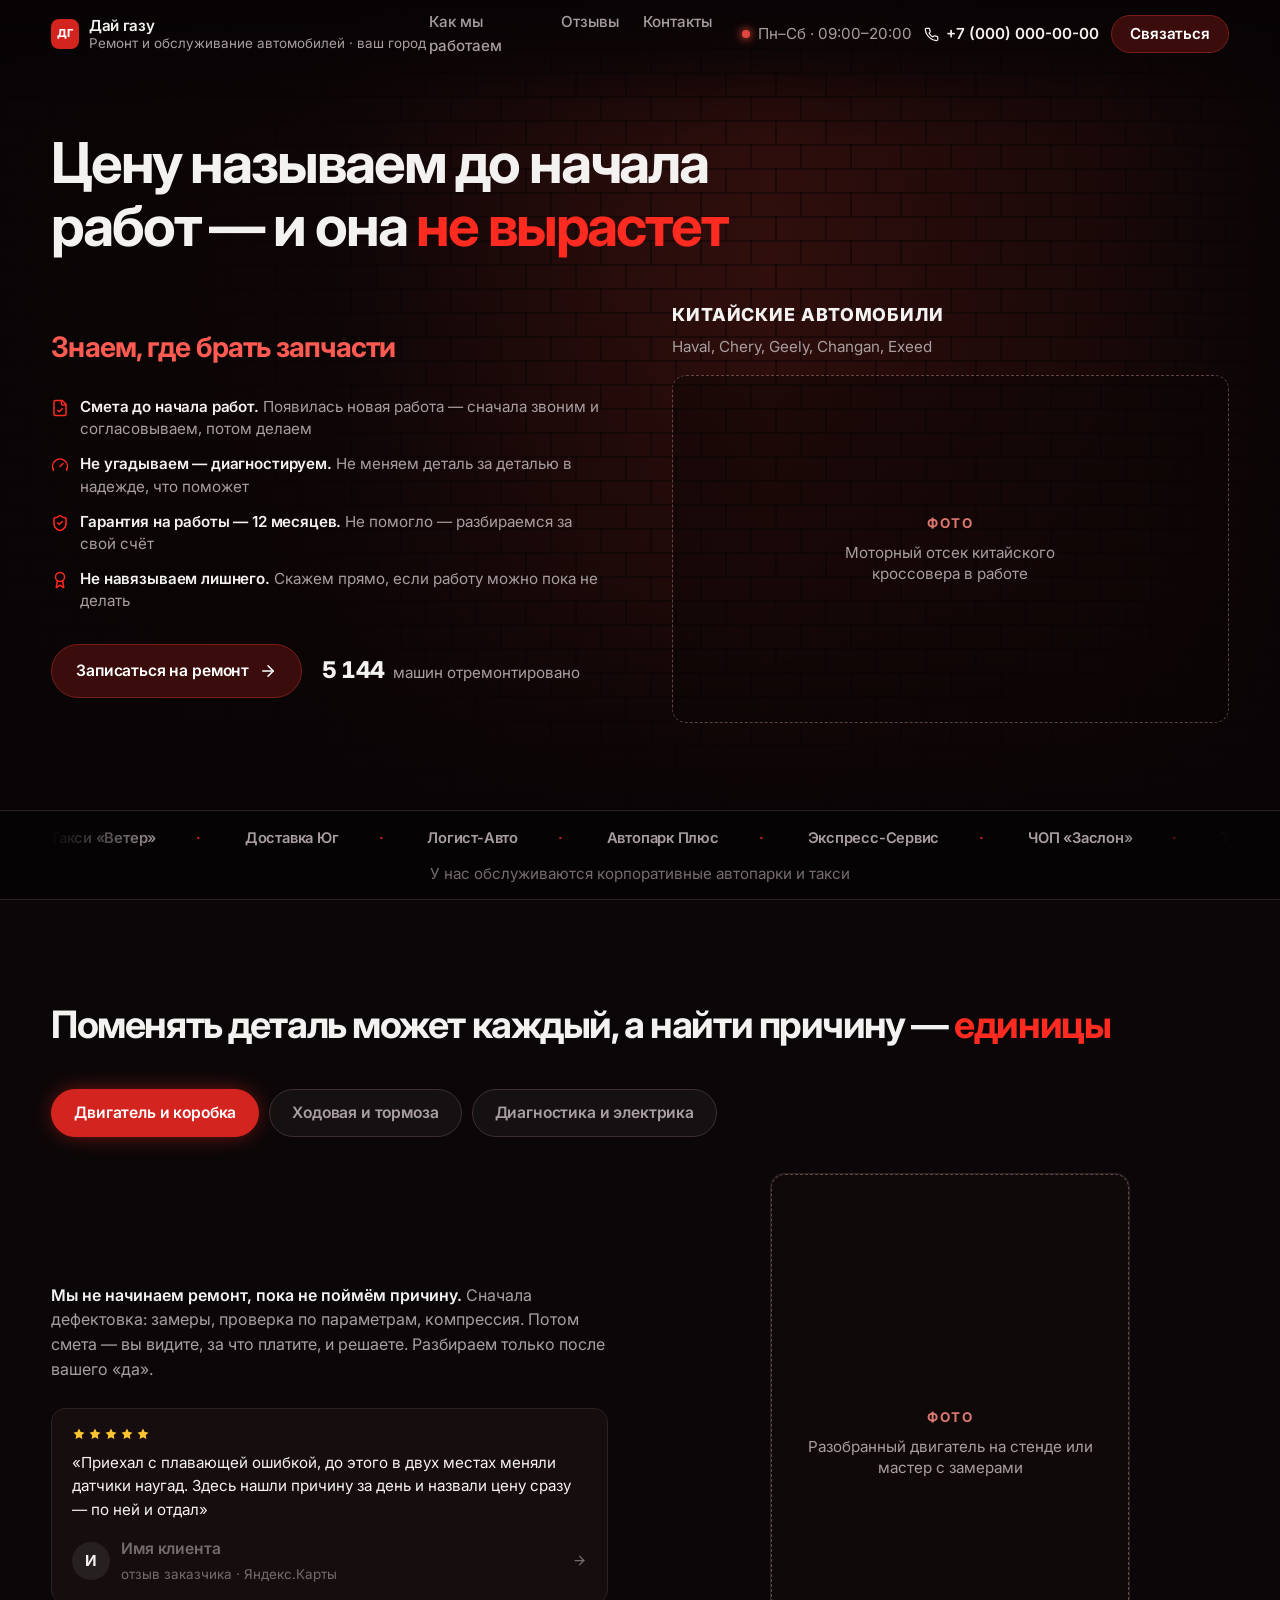
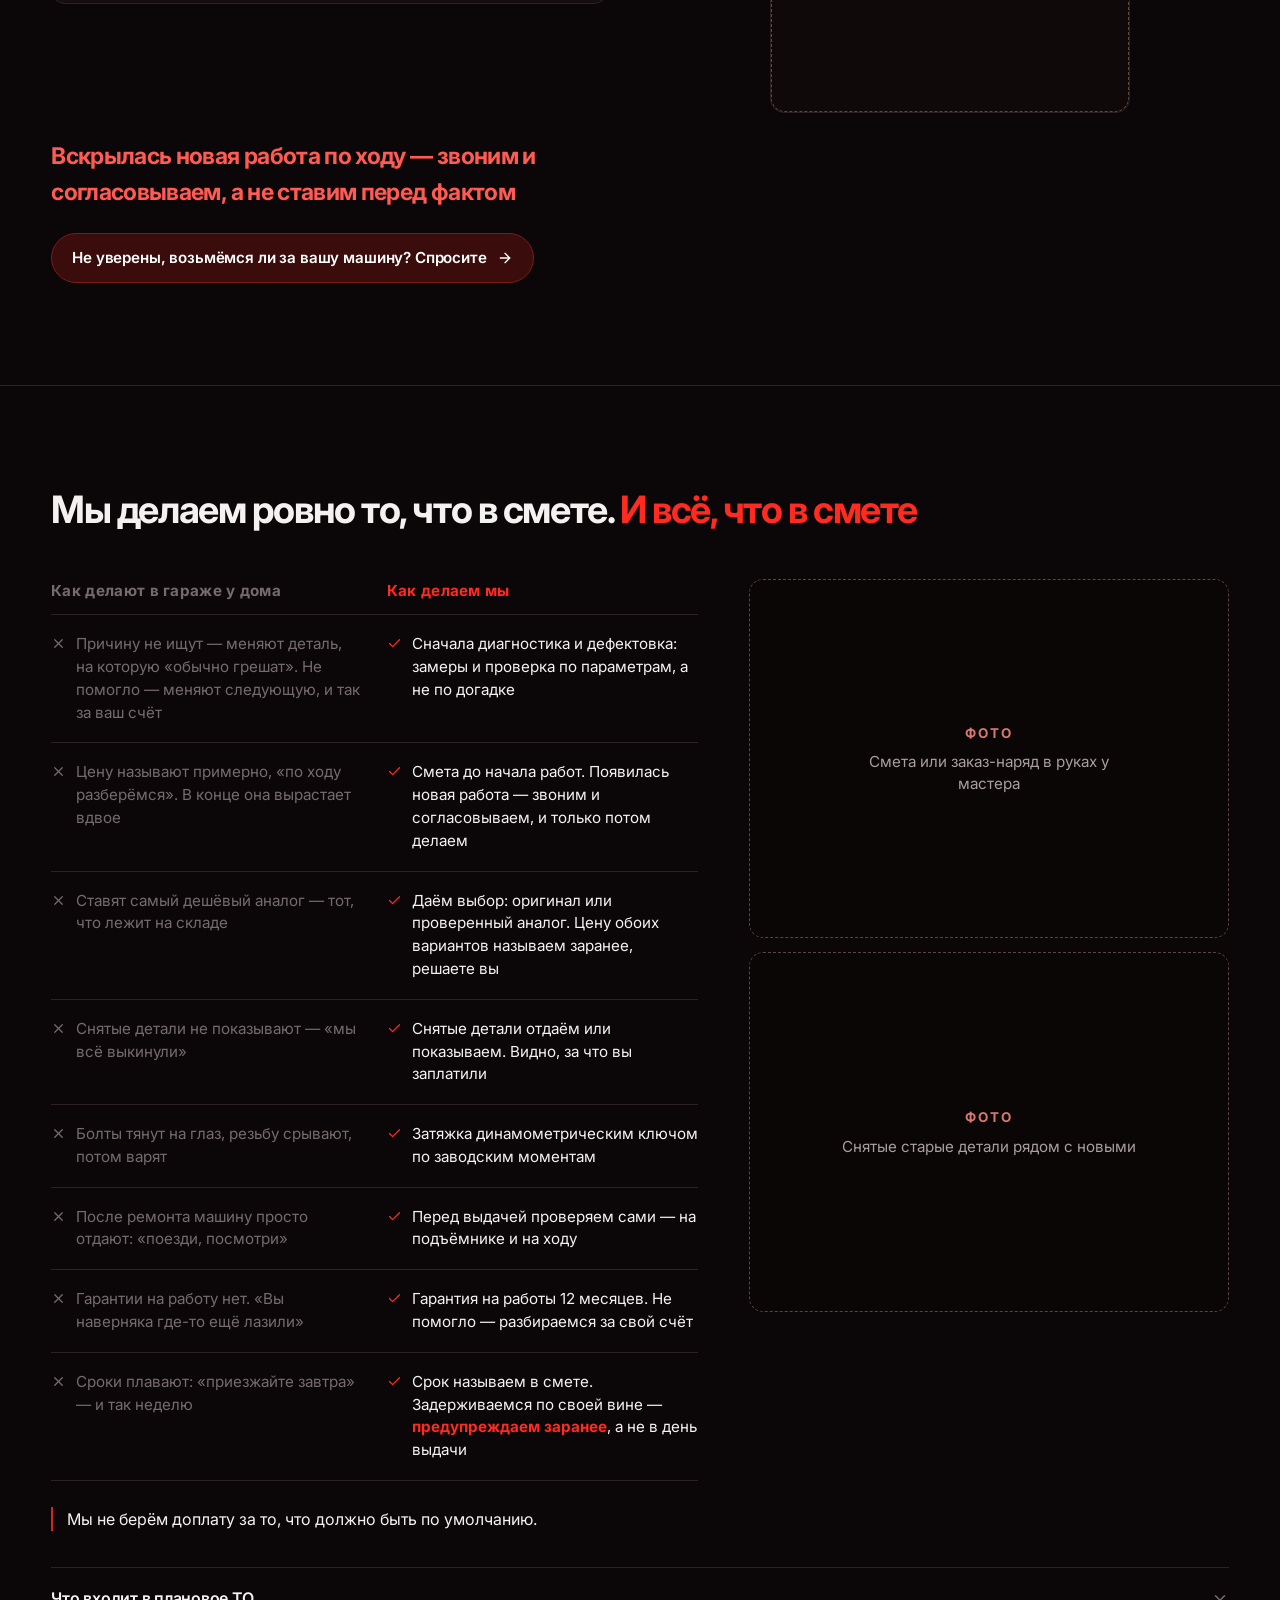
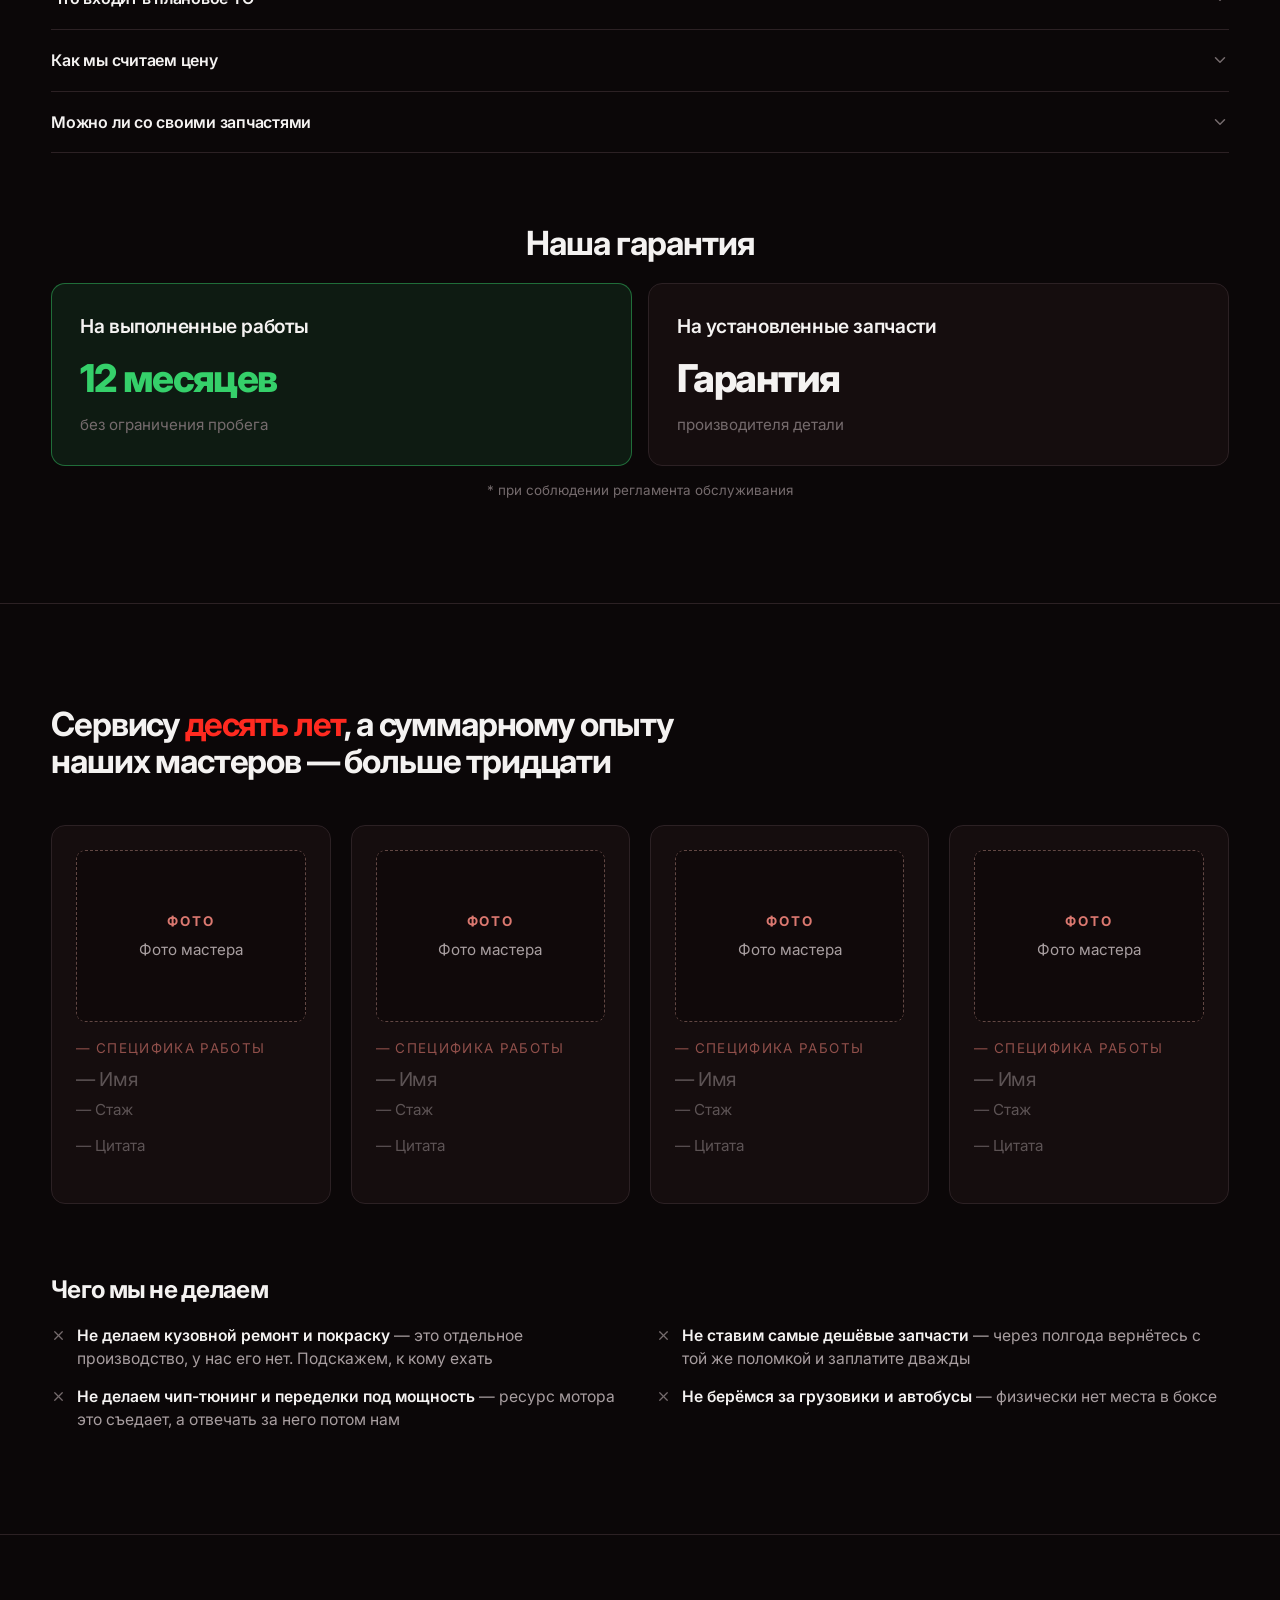
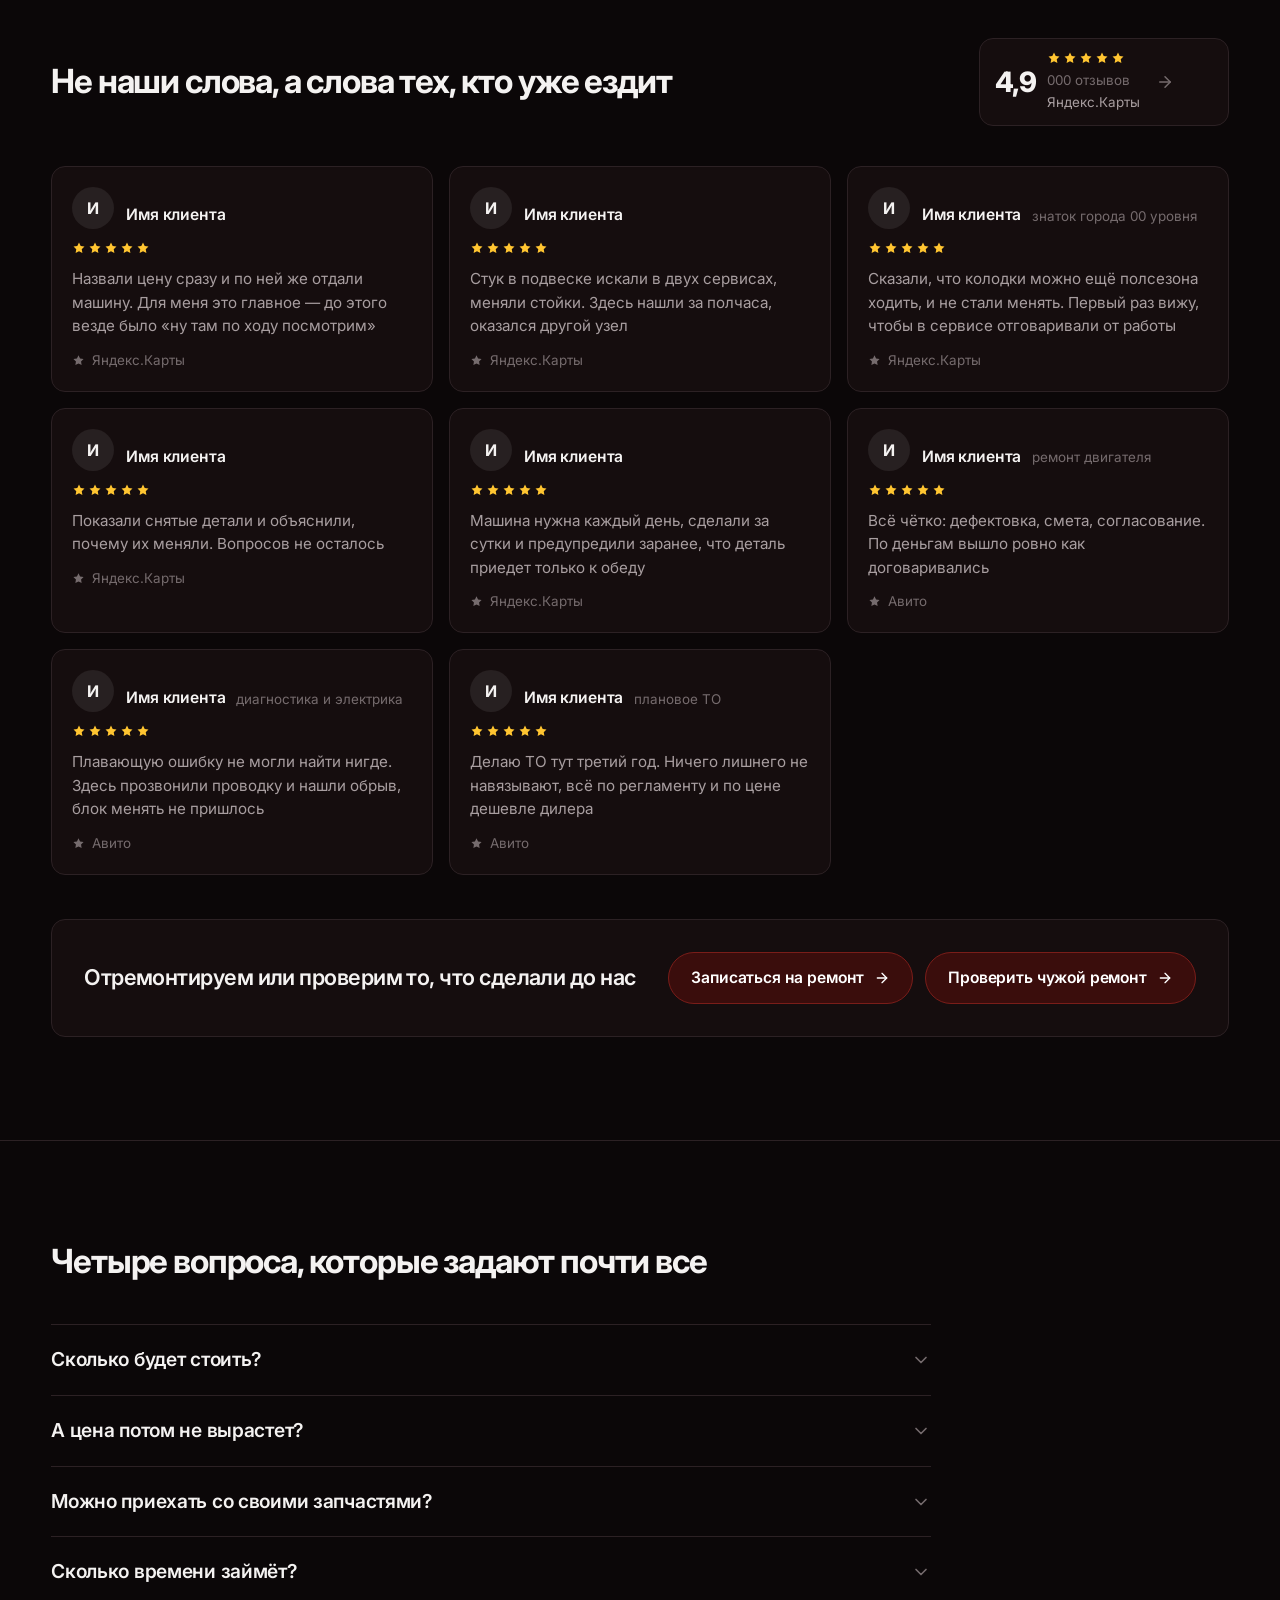
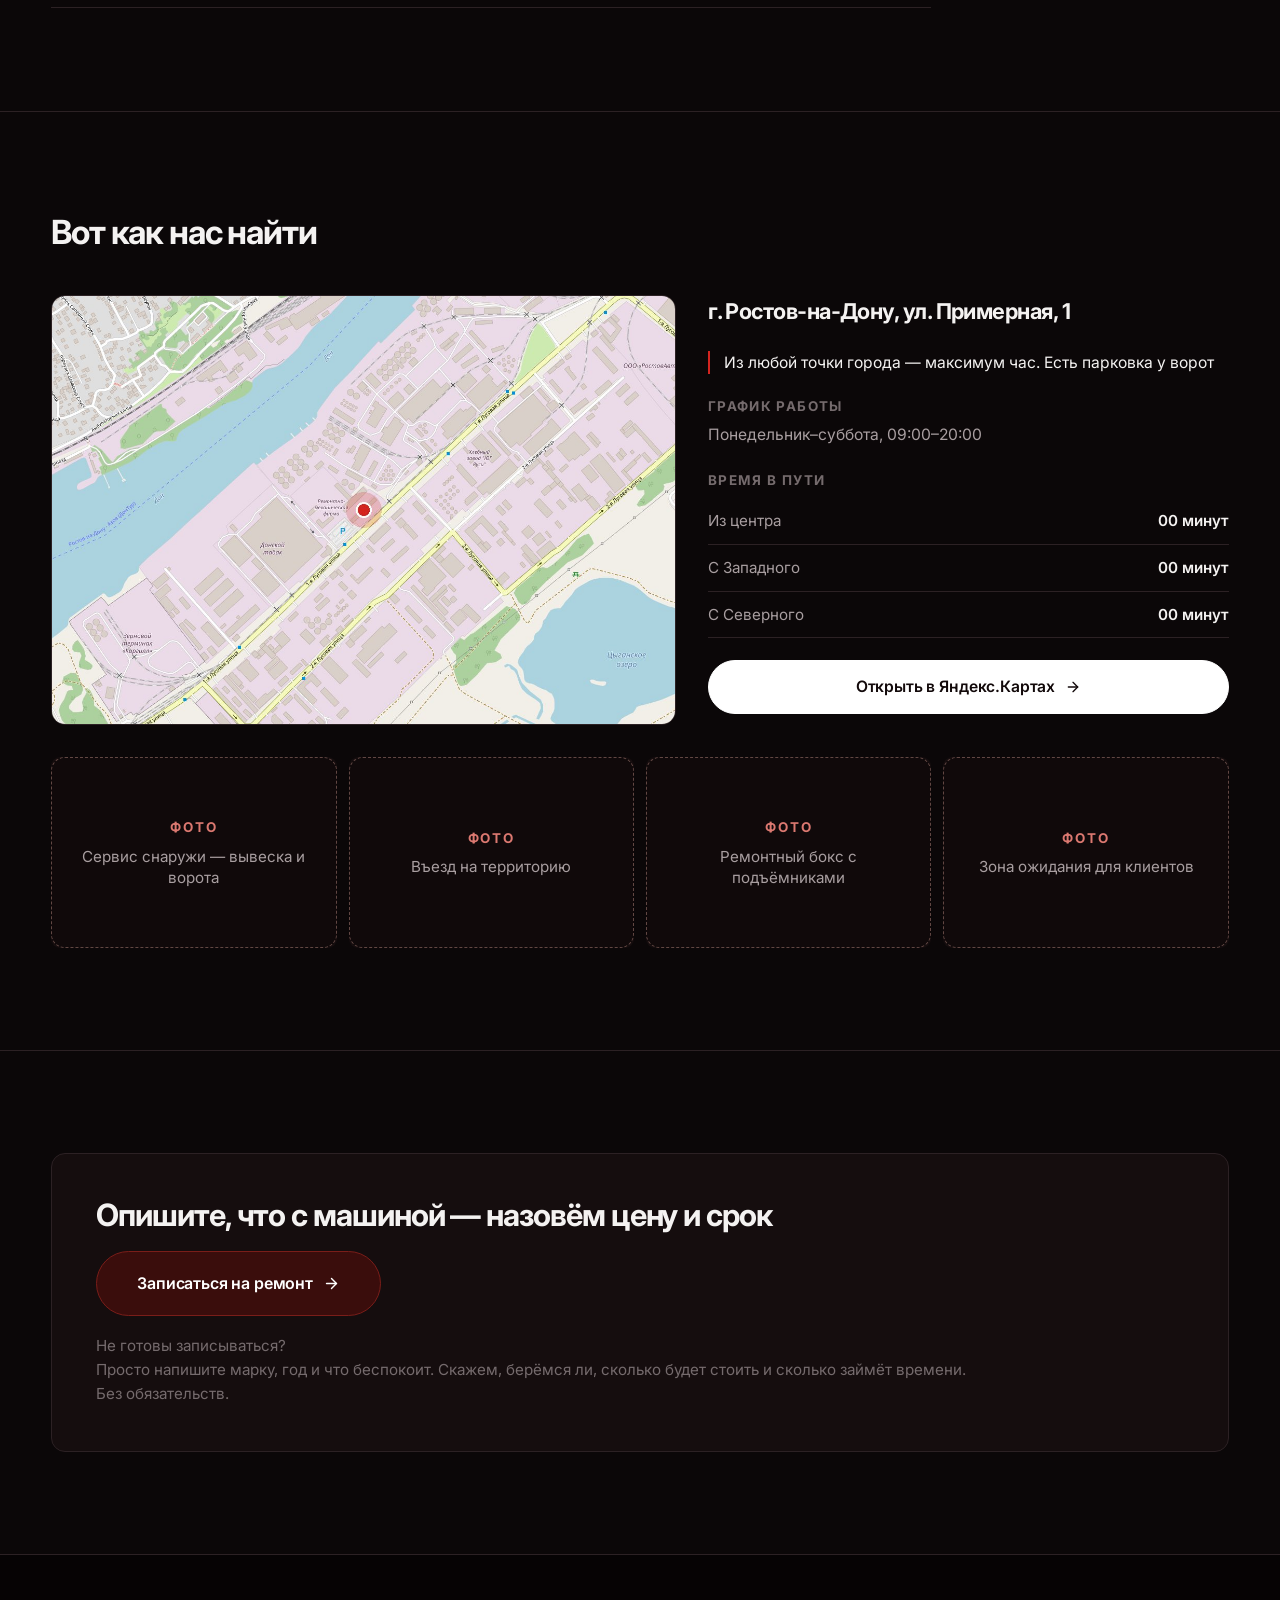
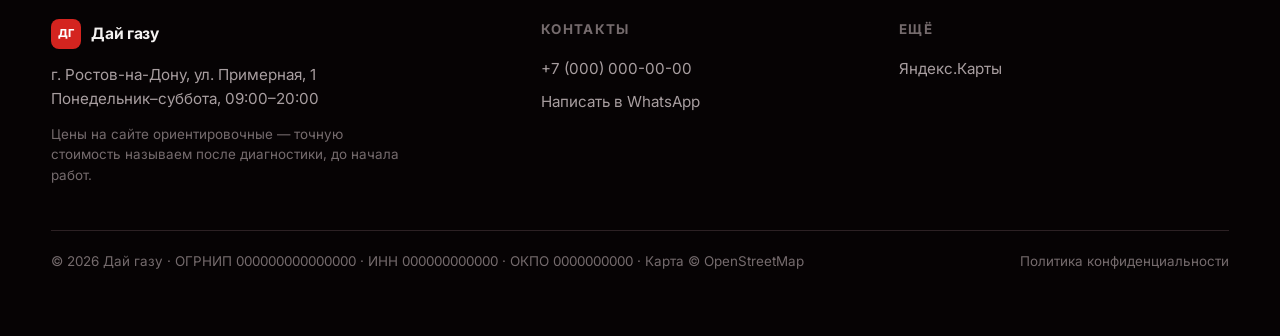
==== shablon-day-gazu/site/index.html @ addaffa5 "shablon-day-gazu: новый шаблон «Дай газу» на основе шаблона автосервиса Копия Shablon_Avtoservice с " ====
<!DOCTYPE html>
<html lang="ru">
<head>
  <meta charset="UTF-8">
  <meta name="viewport" content="width=device-width, initial-scale=1">
  <meta http-equiv="Cache-Control" content="no-cache, no-store, must-revalidate">

  <title>Ремонт и обслуживание автомобилей — Дай газу</title>
  <meta name="description" content="Цену ремонта называем до начала работ, и в конце она не вырастет. Сначала диагностика и дефектовка, потом смета. Гарантия на работы 12 месяцев.">

  <link rel="preconnect" href="https://fonts.googleapis.com">
  <link rel="preconnect" href="https://fonts.gstatic.com" crossorigin>
  <link rel="stylesheet" href="https://fonts.googleapis.com/css2?family=Inter:wght@400;600;800&display=swap">

  <link rel="stylesheet" href="theme.css?v=1789542797">
  <link rel="stylesheet" href="base.css?v=1789542797">
  <link rel="stylesheet" href="blocks.css?v=1789542797">
</head>
<body>
  <div id="app"></div>

  <noscript>
    <div style="max-width:620px;margin:48px auto;padding:0 20px;line-height:1.6">
      <h1>Дай газу — ремонт и обслуживание автомобилей</h1>
      <p>Для работы сайта нужен включённый JavaScript. Напишите нам в WhatsApp или Telegram.</p>
      <p>г. Ростов-на-Дону, ул. Примерная, 1. Понедельник–суббота, 09:00–20:00.</p>
    </div>
  </noscript>

  <script src="config.js?v=1789542797"></script>
  <script src="content.js?v=1789542797"></script>
  <script src="icons.js?v=1789542797"></script>
  <script src="app.js?v=1789542797"></script>
</body>
</html>
---- shablon-day-gazu/site/theme.css ----
/* =====================================================================
   ТЕМА — цвета, типографика, размеры.
   Правится только этот файл, если нужно поменять оформление целиком.
   ===================================================================== */
:root {
  /* --- Поверхности --- */
  --bg:            #0b0708;   /* фон страницы */
  --bg-elevated:   #150d0e;   /* карточки, панели */
  --line:          #2c2124;   /* линии и рамки */
  --line-strong:   #3d2e31;

  /* --- Текст --- */
  --text:          #f4f2f1;   /* основной */
  --text-muted:    #a89ea0;   /* второстепенный */
  --text-dim:      #756b6d;   /* сноски */

  /* --- Акцент --- */
  --accent:        #d4241f;   /* фирменный красный */
  --accent-hot:    #ff2a20;   /* ярко-красный: ховер кнопки */
  --accent-deep:   #3a0d0c;   /* тёмно-красный: кнопка в покое */
  --on-accent:     #ffffff;

  /* --- Зелёный: выгода и гарантия --- */
  --green:      #35d06a;
  --green-soft: rgba(53, 208, 106, .1);
  --green-line: rgba(53, 208, 106, .45);
  --green-dim:  #8fe3ae;

  /* --- Индикатор графика работы --- */
  --open:          #35d06a;
  --closed:        #e0483f;

  /* --- WhatsApp --- */
  --wa:            #25d366;
  --wa-hover:      #1fb855;

  /* --- Кирпичная стена гаража --- */
  --brick:         #571a15;   /* цвет кладки */
  --brick-deep:    #2a0c0a;   /* кладка в тени */

  /* --- Типографика --- */
  --font: 'Inter', system-ui, -apple-system, 'Segoe UI', Roboto, sans-serif;

  --fs-display: clamp(2.3rem, 4.4vw, 4.2rem);   /* h1 */
  --fs-lead:    clamp(1rem, 1.2vw, 1.18rem);
  --fs-body:    0.98rem;
  --fs-sm:      0.95rem;
  --fs-xs:      0.84rem;

  /* --- Ритм --- */
  --pad:       clamp(16px, 4vw, 64px);   /* отступ от края экрана, «резиновый» */
  --radius:    14px;
  --radius-sm: 9px;
  --radius-pill: 999px;

  --header-h: 68px;
}
---- shablon-day-gazu/site/base.css ----
/* =====================================================================
   БАЗА — сброс, типографика, кнопки, шапка, плавающая кнопка WhatsApp.
   Стили блоков — в blocks.css
   Никаких blur, blend и бесконечных анимаций: страница должна летать
   на телефоне.
   ===================================================================== */

/* ---------- сброс ---------- */
*, *::before, *::after { box-sizing: border-box; }
* { margin: 0; }
html {
  -webkit-text-size-adjust: 100%;
  scroll-behavior: smooth;
  scroll-padding-top: calc(var(--header-h) + 12px);
}
@media (prefers-reduced-motion: reduce) { html { scroll-behavior: auto; } }

body {
  background: var(--bg);
  color: var(--text);
  font-family: var(--font);
  font-size: var(--fs-body);
  line-height: 1.55;
  -webkit-font-smoothing: antialiased;
  -moz-osx-font-smoothing: grayscale;
  overflow-x: hidden;
}

img, svg, video { display: block; max-width: 100%; }
img { height: auto; }
button, input, select, textarea { font: inherit; color: inherit; }
button { background: none; border: 0; cursor: pointer; }
a { color: inherit; text-decoration: none; }
ul, ol { list-style: none; padding: 0; }
h1, h2, h3, h4 { font-weight: 700; line-height: 1.12; letter-spacing: -0.03em; }

:focus-visible { outline: 2px solid var(--accent-hot); outline-offset: 3px; border-radius: 4px; }

/* ---------- «резиновая» полоса на всю ширину экрана ---------- */
.wrap { width: 100%; padding-inline: var(--pad); }

/* ---------- кнопки ---------- */
.btn {
  display: inline-flex;
  align-items: center;
  justify-content: center;
  gap: 10px;
  height: 54px;
  padding-inline: 30px;
  border-radius: var(--radius-pill);
  font-size: var(--fs-body);
  font-weight: 600;
  letter-spacing: -0.01em;
  max-width: 100%;
  transition: background-color .2s ease, border-color .2s ease,
              box-shadow .2s ease, color .2s ease, transform .12s ease;
}
.btn:active { transform: translateY(1px); }
.btn svg { transition: transform .2s ease; }

/* Главная кнопка: в покое сдержанная тёмно-красная,
   на ховере заливается ярким красным. */
.btn--cta {
  background: var(--accent-deep);
  color: #fff;
  border: 1px solid #7a1d19;
}
.btn--cta:hover,
.btn--cta:focus-visible {
  background: var(--accent-hot);
  border-color: #ff7a72;
  color: #fff;
  text-shadow: 0 0 16px rgba(255, 255, 255, .85), 0 0 34px rgba(255, 255, 255, .4);
  box-shadow: 0 0 26px -4px rgba(255, 42, 32, .75);
}
.btn--cta:hover svg,
.btn--cta:focus-visible svg {
  transform: translateX(3px);
  filter: drop-shadow(0 0 6px rgba(255, 255, 255, .8));
}

.btn--sm { height: 38px; padding-inline: 18px; font-size: var(--fs-sm); }

/* Кнопка в шапке: в покое приглушённая, при наведении загорается. */
.btn--soft {
  background: var(--accent-deep);
  border: 1px solid #7a1d19;
  color: #fff;
}
.btn--soft:hover,
.btn--soft:focus-visible {
  background: var(--accent-hot);
  border-color: #ff7a72;
  color: #fff;
  text-shadow: 0 0 14px rgba(255, 255, 255, .8);
  box-shadow: 0 0 22px -4px rgba(255, 42, 32, .8);
}

/* Ссылка без номера телефона: выглядит как обычная кнопка,
   просто никуда не ведёт. Номер появится в config.js. */
a[data-no-phone] { cursor: default; }


/* ---------- белая кнопка (в стилистике Яндекс.Карт) ---------- */
.btn--map {
  background: #fff;
  color: #12090a;
  border: 1px solid #fff;
  font-weight: 600;
}
.btn--map svg { color: #12090a; }
.btn--map:hover,
.btn--map:focus-visible {
  background: #e9e6e4;
  border-color: #e9e6e4;
  color: #12090a;
}

/* ---------- телефон: кнопки записи всегда «горят» ----------
   На ПК подсветка появляется при наведении; на телефоне наводить нечем,
   поэтому там она включена постоянно. Только для сенсорных экранов. */
@media (hover: none), (pointer: coarse) {
  .btn--cta {
    background: var(--accent-hot);
    border-color: #ff7a72;
    color: #fff;
    text-shadow: 0 0 16px rgba(255, 255, 255, .85), 0 0 34px rgba(255, 255, 255, .4);
    box-shadow: 0 0 26px -4px rgba(255, 42, 32, .75);
  }
  .btn--cta svg { filter: drop-shadow(0 0 6px rgba(255, 255, 255, .8)); }
  .btn--soft {
    background: var(--accent-hot);
    border-color: #ff7a72;
    color: #fff;
    text-shadow: 0 0 14px rgba(255, 255, 255, .8);
    box-shadow: 0 0 22px -4px rgba(255, 42, 32, .8);
  }
  /* белая кнопка карты подсветку не получает */
  .btn--map, .btn--map:hover { background: #fff; color: #12090a; border-color: #fff; box-shadow: none; text-shadow: none; }
  .btn--map svg { filter: none; }
}

/* ---------- шапка ----------
   Висит поверх первого экрана. Своего фона нет — только мягкая
   растушёвка, чтобы не читалась отдельной панелью. Без backdrop-filter. */
.header {
  position: sticky;
  top: 0;
  z-index: 50;
  background: transparent;
}
.header::before {
  content: '';
  position: absolute;
  inset: 0 0 -30px 0;
  z-index: -1;
  pointer-events: none;
  background: linear-gradient(180deg, rgba(8,4,5,.88) 0%, rgba(8,4,5,.55) 48%, transparent 100%);
  transition: background .25s ease;
}
.header.is-scrolled::before {
  background: linear-gradient(180deg, rgba(8,4,5,.97) 0%, rgba(8,4,5,.9) 60%, rgba(8,4,5,.3) 100%);
}

.header__inner {
  position: relative;
  display: flex;
  align-items: center;
  gap: 14px;
  height: var(--header-h);
}
@media (min-width: 1080px) { .header__inner { gap: 30px; } }

.logo { display: flex; align-items: center; gap: 10px; min-width: 0; }
.logo__mark {
  display: grid; place-items: center;
  width: 30px; height: 30px;
  border-radius: 8px;
  background: var(--accent);
  color: var(--on-accent);
  font-size: 11px; font-weight: 800; letter-spacing: -0.02em;
}
.logo__name { display: flex; flex-direction: column; line-height: 1.25; min-width: 0; }
.logo__title { font-size: var(--fs-sm); font-weight: 600; letter-spacing: -0.02em; white-space: nowrap; }
.logo__sub { display: none; font-size: var(--fs-xs); color: var(--text-muted); white-space: nowrap; }
@media (min-width: 560px) { .logo__sub { display: block; } }

/* меню строго по центру шапки, независимо от ширины лого и правого блока */
.nav {
  display: none;
  align-items: center;
  gap: 26px;
  /* в потоке и с авто-полями: встаёт ровно посередине между названием
     сервиса и графиком работы, а не по центру всей шапки */
  margin-inline: auto;
}
.nav a { font-size: var(--fs-sm); font-weight: 500; color: var(--text-muted); transition: color .15s; }
.nav a:hover { color: var(--text); }

.header__side { display: flex; align-items: center; gap: 12px; margin-left: auto; flex-shrink: 0; }

.header__hours { display: none; align-items: center; gap: 8px; font-size: var(--fs-sm); color: var(--text-muted); }
.header__dot {
  width: 8px; height: 8px; border-radius: 50%;
  background: var(--closed); box-shadow: 0 0 9px 1px var(--closed);
  transition: background-color .3s, box-shadow .3s;
}
.header__hours.is-open .header__dot { background: var(--open); box-shadow: 0 0 9px 1px var(--open); }

.header__phone { display: none; align-items: center; gap: 7px; font-size: var(--fs-sm); font-weight: 600; }
.header__cta { display: none; }

.burger {
  display: grid; place-items: center; flex-shrink: 0;
  width: 40px; height: 40px;
  border: 1px solid var(--line-strong);
  border-radius: var(--radius-sm);
  color: var(--text);
}

@media (min-width: 700px)  { .header__phone { display: flex; } }
@media (min-width: 900px)  { .header__hours { display: flex; } .header__cta { display: inline-flex; } }
@media (min-width: 1080px) {
  .nav { display: flex; }
  .burger { display: none; }
  /* меню центрируется само — правой группе авто-поле больше не нужно,
     иначе меню уезжает влево от середины */
  .header__side { margin-left: 0; }
}

/* мобильное меню — раскрывается плавно, а не появляется рывком */
.mobile-menu {
  display: block;
  overflow: hidden;
  max-height: 0;
  opacity: 0;
  transform: translateY(-6px);
  border-top: 0 solid var(--line);
  background: var(--bg);
  padding: 0 var(--pad);
  transition: max-height .24s cubic-bezier(.22,.61,.36,1),
              padding .24s cubic-bezier(.22,.61,.36,1),
              opacity .16s ease,
              transform .24s cubic-bezier(.22,.61,.36,1);
}
.mobile-menu.is-open {
  max-height: 360px;
  opacity: 1;
  transform: translateY(0);
  border-top-width: 1px;
  padding: 12px var(--pad) 20px;
}
@media (min-width: 1080px) { .mobile-menu { display: none; } }
@media (prefers-reduced-motion: reduce) {
  .mobile-menu { transition: opacity .12s ease; transform: none; }
}
.mobile-menu a {
  display: block;
  padding: 11px 12px;
  border-radius: var(--radius-sm);
  font-size: var(--fs-body);
  font-weight: 500;
  color: var(--text-muted);
}
.mobile-menu a:hover { background: var(--bg-elevated); color: var(--text); }
.mobile-menu__cta { margin-top: 12px; width: 100%; }

/* ---------- плавающая кнопка WhatsApp (моб.) — ТЗ §3.4 ---------- */
.wa-float {
  position: fixed;
  right: 16px; bottom: 16px;
  z-index: 60;
  display: grid; place-items: center;
  width: 56px; height: 56px;
  border-radius: 50%;
  background: var(--wa);
  color: #fff;
  box-shadow: 0 8px 26px rgba(0,0,0,.5);
  transition: background-color .18s ease, transform .18s ease;
}
.wa-float:hover { background: var(--wa-hover); transform: scale(1.05); }
@media (min-width: 900px) { .wa-float { display: none; } }

.text-accent { color: var(--accent-hot); }

/* ---------- утилиты ---------- */
.visually-hidden {
  position: absolute; width: 1px; height: 1px;
  padding: 0; margin: -1px; overflow: hidden;
  clip: rect(0 0 0 0); white-space: nowrap; border: 0;
}
---- shablon-day-gazu/site/blocks.css ----
/* =====================================================================
   БЛОКИ. Растёт по мере согласования блоков ТЗ.
   ===================================================================== */

/* =====================================================================
   БЛОК 1 — Первый экран.
   Два слоя: сцена (кирпичная стена гаража) и контент.
   Света нет — только кладка и затемнение по краям.
   ===================================================================== */
.hero {
  position: relative;
  overflow: hidden;
  display: flex;
  align-items: center;
  min-height: 620px;
  margin-top: calc(-1 * var(--header-h));            /* сцена уходит под шапку */
  padding-block: calc(var(--header-h) + 32px) 56px;
}
@media (min-width: 1024px) {
  .hero { min-height: 90vh; padding-block: calc(var(--header-h) + 24px) 48px; }
}

/* ---------- сцена: кирпичная стена ----------
   Кладка — один тайл-SVG в data-URI: браузер размножает его сам,
   это один слой вместо четырёх градиентов с масками. */
.hero__scene { position: absolute; inset: 0; z-index: 0; pointer-events: none; }

.scene__wall {
  position: absolute;
  inset: 0;
  background-color: var(--brick-deep);
  background-image:
    url("data:image/svg+xml,%3Csvg xmlns='http://www.w3.org/2000/svg' width='100' height='48'%3E%3Cg fill='%23000' fill-opacity='0.42'%3E%3Crect width='100' height='2'/%3E%3Crect y='24' width='100' height='2'/%3E%3Crect width='2' height='24'/%3E%3Crect x='50' width='2' height='24'/%3E%3Crect x='25' y='24' width='2' height='24'/%3E%3Crect x='75' y='24' width='2' height='24'/%3E%3C/g%3E%3C/svg%3E"),
    radial-gradient(120% 90% at 50% 34%, var(--brick) 0%, #3d110e 46%, var(--brick-deep) 100%);
}

/* затемнение по краям — чтобы белый текст читался */
.scene__shade {
  position: absolute;
  inset: 0;
  background:
    linear-gradient(90deg, rgba(8,4,5,.96) 0%, rgba(8,4,5,.88) 26%, rgba(8,4,5,.55) 44%, rgba(8,4,5,.3) 60%, rgba(8,4,5,.62) 86%, rgba(8,4,5,.95) 100%),
    linear-gradient(180deg, rgba(8,4,5,.88) 0%, rgba(8,4,5,.2) 18%, rgba(8,4,5,.28) 72%, rgba(8,4,5,.96) 100%);
}

/* ---------- контент: заголовок на всю ширину, под ним текст и фото ---------- */
.hero__inner {
  position: relative;
  z-index: 1;
  width: 100%;
  display: grid;
  gap: clamp(28px, 4vw, 44px);
}
.hero__body {
  display: grid;
  gap: 40px;
  align-items: center;
}
@media (min-width: 1024px) {
  .hero__body { grid-template-columns: 1fr 1fr; gap: clamp(32px, 5vw, 88px); }
}

/* ---------- заголовок ---------- */
.hero__title { font-size: var(--fs-display); letter-spacing: -0.038em; text-wrap: balance; }
.hero__engines {
  display: block;
  margin-top: 16px;
  font-size: var(--fs-lead);
  font-weight: 500;
  letter-spacing: -0.01em;
  color: var(--text-muted);
}

/* Телефон: заголовок и строка впрыска по центру, впрыск — одной строкой */
@media (max-width: 1023px) {
  .hero__title,
  .hero__engines { text-align: center; }
  .hero__engines {
    font-size: clamp(0.82rem, 3.05vw, 1.05rem);
  }
}

/* плашка срока — переключается «роликом» */
.hero__term {
  margin-top: 0;
  font-size: clamp(1.4rem, 2.2vw, 2rem);
  font-weight: 700;
  letter-spacing: -0.028em;
  color: #ff5b52;
}
.hero__term a { color: inherit; border-bottom: 1px solid rgba(255, 91, 82, .42); }
.hero__term a:hover { border-bottom-color: #ff5b52; }

/* мини-хуки */
.hero__hooks { display: grid; gap: 13px; margin-top: 26px; }
.hero__hook { display: flex; gap: 11px; align-items: flex-start; }
.hero__hook svg { flex-shrink: 0; margin-top: 3px; color: var(--accent-hot); }
.hero__hook b { font-weight: 600; letter-spacing: -0.01em; }
.hero__hook span { color: var(--text-muted); }
.hero__hook p { font-size: var(--fs-sm); line-height: 1.45; }

/* кнопка и счётчик — в одну строку */
.hero__actions {
  display: flex;
  flex-wrap: wrap;
  align-items: center;
  gap: 14px 20px;
  margin-top: 32px;
}
.hero__actions .btn--cta { padding-inline: 24px; }
.hero__counter { display: flex; align-items: baseline; gap: 9px; flex-wrap: nowrap; }
.hero__counter b {
  font-size: clamp(1.4rem, 1.8vw, 1.7rem);
  font-weight: 800;
  letter-spacing: -0.035em;
  font-variant-numeric: tabular-nums;
}
.hero__counter span { font-size: var(--fs-sm); color: var(--text-muted); white-space: nowrap; }

/* ---------- правая колонка: надпись + фото одним блоком ---------- */
.hero__media { display: grid; gap: 16px; }

.hero__caption-title {
  display: block;
  font-size: clamp(1rem, 1.4vw, 1.22rem);
  font-weight: 800;
  letter-spacing: .05em;
  text-transform: uppercase;
}
.hero__caption-sub { display: block; margin-top: 6px; font-size: var(--fs-sm); color: var(--text-muted); }

.hero__photo {
  position: relative;
  aspect-ratio: 16 / 10;
  border-radius: var(--radius);
  overflow: hidden;
}
/* Переход между кадрами: растворение с микрозумом. Приходящий кадр
   чуть наезжает и успокаивается, уходящий чуть раздаётся и тает.
   Двигаются только opacity и transform — идёт на видеокарте. */
.hero__slide {
  position: absolute; inset: 0;
  opacity: 0;
  transform: scale(1.05);
  transition: opacity .55s ease, transform .9s cubic-bezier(.22, .61, .36, 1);
  will-change: opacity, transform;
}
.hero__slide.is-active { opacity: 1; transform: scale(1); }
.hero__slide img { width: 100%; height: 100%; object-fit: cover; }

/* заглушка вместо реального фото (ТЗ §3.1) */
.photo-stub {
  display: grid;
  place-items: center;
  align-content: center;
  gap: 8px;
  width: 100%; height: 100%;
  padding: 24px;
  border: 1px dashed rgba(255, 190, 180, .34);
  border-radius: var(--radius);
  background: rgba(10, 5, 6, .42);
  text-align: center;
}
.photo-stub__tag {
  font-size: var(--fs-xs); font-weight: 700; letter-spacing: .14em;
  text-transform: uppercase; color: rgba(255, 140, 130, .85);
}
.photo-stub__text { font-size: var(--fs-sm); line-height: 1.4; max-width: 30ch; color: var(--text-muted); }

/* =====================================================================
   Смена текста «роликом»: старая строка уезжает вверх, новая приходит
   снизу. Обе строки в одной ячейке grid — вёрстка не дёргается.
   Двигаем только transform и opacity: работает на композиторе.
   ===================================================================== */
.roll { display: grid; position: relative; overflow: hidden; }
.roll__line {
  grid-area: 1 / 1;
  display: block;
  transition: transform .55s cubic-bezier(.22,.61,.36,1), opacity .42s ease;
}
.roll__line--enter { transform: translateY(108%); opacity: 0; }
.roll__line--leave { transform: translateY(-108%); opacity: 0; }

@media (prefers-reduced-motion: reduce) {
  .roll__line, .hero__slide { transition: none; }
  .hero__slide { transform: none; }
}

/* =====================================================================
   БЛОК 2 — Бегущая строка: корпоративные клиенты
   Едет через transform: это идёт на видеокарте и почти ничего не стоит.
   За экраном и при выключенных анимациях останавливается.
   ===================================================================== */
.clients {
  border-block: 1px solid var(--line);
  padding-block: 16px 14px;
  background: #060304;
}
.clients__strip {
  width: 100%;
  max-width: 1180px;
  margin-inline: auto;
  overflow: hidden;
  -webkit-mask-image: linear-gradient(90deg, transparent, #000 10%, #000 90%, transparent);
  mask-image: linear-gradient(90deg, transparent, #000 10%, #000 90%, transparent);
}
.clients__track {
  display: flex;
  width: max-content;
  animation: clients-run 42s linear infinite;
}
/* Две одинаковые группы. Сдвиг на -50% = ровно одна группа,
   поэтому лента идёт по кругу без разрыва и пустоты. */
.clients__group { display: flex; align-items: center; gap: 44px; padding-right: 44px; }
.clients__strip:hover .clients__track,
.clients__track.is-paused { animation-play-state: paused; }
.clients__item {
  display: flex; align-items: center; gap: 40px;
  font-size: clamp(0.9rem, 1.15vw, 1.05rem);
  font-weight: 600;
  letter-spacing: -0.015em;
  color: var(--text-muted);
  white-space: nowrap;
}
.clients__item::after { content: '·'; color: var(--accent); }
.clients__note {
  margin-top: 12px;
  text-align: center;
  font-size: var(--fs-sm);
  color: var(--text-dim);
}
@keyframes clients-run { to { transform: translateX(-50%); } }
@media (prefers-reduced-motion: reduce) { .clients__track { animation: none; } }

/* =====================================================================
   БЛОК 3 — Что мы делаем. Три переключаемых подблока.
   Фон чёрный, без кирпича.
   ===================================================================== */
.tuning { background: var(--bg); padding-block: clamp(56px, 8vw, 104px); }

.tuning__title {
  font-size: clamp(1.5rem, 2.95vw, 3.4rem);
  letter-spacing: -0.038em;
  text-wrap: balance;
}
@media (min-width: 1024px) { .tuning__title { white-space: nowrap; } }

/* ---------- плашки-переключатели ---------- */
.tabs { display: flex; flex-wrap: wrap; gap: 10px; margin-top: clamp(28px, 4vw, 44px); }
.tab {
  height: 48px;
  padding-inline: 22px;
  border: 1px solid var(--line-strong);
  border-radius: var(--radius-pill);
  background: rgba(255,255,255,.04);
  color: var(--text-muted);
  font-size: var(--fs-body);
  font-weight: 600;
  letter-spacing: -0.01em;
  transition: background-color .2s, color .2s, border-color .2s, box-shadow .2s;
}
.tab:hover { color: var(--text); border-color: var(--text-dim); }
.tab.is-active {
  background: var(--accent);
  border-color: var(--accent);
  color: #fff;
  box-shadow: 0 0 24px -6px rgba(212,36,31,.85);
}

/* ---------- сцена подблока ---------- */
.tuning__stage { position: relative; margin-top: clamp(24px, 3vw, 36px); }

.tuning__arrow {
  position: absolute;
  top: 50%;
  translate: 0 -50%;
  z-index: 2;
  display: none;
  place-items: center;
  width: 40px; height: 56px;
  color: var(--text-muted);
  opacity: .4;
  transition: opacity .2s, color .2s, transform .2s;
}
.tuning__arrow svg { stroke-width: 1.5; }
.tuning__arrow:hover { opacity: 1; color: var(--text); }
.tuning__arrow--prev:hover { transform: translateX(-3px); }
.tuning__arrow--next:hover { transform: translateX(3px); }
.tuning__arrow--prev { left: calc(-1 * var(--pad) + 4px); }
.tuning__arrow--next { right: calc(-1 * var(--pad) + 4px); }
@media (min-width: 1320px) { .tuning__arrow { display: grid; } }

/* ---------- содержимое подблока: слева текст, справа фото ---------- */
.panel { display: grid; row-gap: 26px; column-gap: clamp(32px, 5vw, 88px); align-items: start; }
/* без этого содержимое колонок вылезает за край подблока: у элемента сетки
   минимальная ширина по умолчанию равна ширине содержимого, а не нулю */
.panel > * { min-width: 0; }
@media (min-width: 1024px) {
  .panel { grid-template-columns: 1fr 1fr; align-items: center; }
  /* строка-вывод и сноска идут во всю ширину — чтобы влезали в одну строку */
  .panel__foot { grid-column: 1 / -1; }
  /* подблок с панелями: слева плашки с текстом, справа фото */
  .panel--cards .panel__cards-wrap { grid-column: 1; grid-row: 1; }
  .panel--cards .panel__media      { grid-column: 2; grid-row: 1; }

  /* Подблоки с фото (не с панелями): вывод и кнопка остаются в левой
     колонке, на уровне с фотографией. Раньше они уходили во всю ширину
     под высокое фото — слева зиял пустой кусок, страница растягивалась. */
  .panel--shots .panel__foot { grid-column: 1; }
  /* фото стоит по центру своей колонки, не прижимаясь ни к тексту, ни к краю.
     Центрируем саму ленту, а не колонку: justify-self схлопывал колонку
     до ширины содержимого, и кадры сжимались почти в ноль. */
  .panel--shots .panel__media { justify-self: stretch; }
}

.panel__heading {
  font-size: clamp(1.3rem, 2vw, 1.75rem);
  letter-spacing: -0.03em;
  margin-bottom: 22px;
}
.panel__group + .panel__group { margin-top: 24px; }
.panel__h {
  display: block;
  font-size: clamp(1.1rem, 1.6vw, 1.35rem);
  font-weight: 700;
  letter-spacing: -0.025em;
  margin-bottom: 8px;
}
/* приглушённый текст, ключевая мысль — белым */
.panel__text { font-size: var(--fs-lead); line-height: 1.55; color: var(--text-muted); }
.panel__text b { font-weight: 600; color: var(--text); }

/* ---------- две панели «тип впрыска» вместо сплошных абзацев ---------- */
.panel__cards-wrap { display: grid; gap: 16px; }
.panel__cards-lead {
  font-size: var(--fs-xs);
  font-weight: 700;
  letter-spacing: .12em;
  text-transform: uppercase;
  color: var(--text-dim);
}
.panel__cards { display: grid; gap: 14px; align-items: start; }
/* одна под другой — так задал заказчик */

.panel__card {
  display: grid;
  gap: 8px;
  align-content: start;
  padding: clamp(18px, 2.4vw, 24px);
  border: 1px solid var(--line);
  border-radius: var(--radius);
  background: var(--bg-elevated);
}
.panel__card-h {
  font-size: clamp(1rem, 1.35vw, 1.15rem);
  font-weight: 700;
  letter-spacing: -0.02em;
  color: var(--text);
}
.panel__card-sub {
  font-size: var(--fs-xs);
  font-weight: 600;
  letter-spacing: .04em;
  color: var(--accent-hot);
}
.panel__card-text { font-size: var(--fs-sm); line-height: 1.6; color: var(--text-muted); }
.panel__card-text b { font-weight: 600; color: var(--text); }
.panel__card-note { font-size: var(--fs-xs); line-height: 1.5; color: var(--text); }
.panel__count {
  margin-top: 4px;
  padding-top: 12px;
  border-top: 1px solid var(--line);
  font-size: var(--fs-sm);
  font-weight: 700;
  letter-spacing: -0.015em;
  color: var(--text);
}
.panel__cards-out {
  font-size: var(--fs-sm);
  font-style: italic;
  line-height: 1.5;
  color: var(--text-muted);
}

/* ---------- термин со всплывающей подсказкой ----------
   На компьютере открывается наведением, на телефоне — тапом (класс is-open).
   Никаких модалок и библиотек: одна плашка на CSS. */
.term {
  position: relative;
  display: inline;
  padding: 0;
  font: inherit;
  color: var(--text);
  font-weight: 600;
  border-bottom: 1px dashed var(--accent-hot);
  cursor: help;
}
.term__tip {
  position: absolute;
  left: 0;
  bottom: calc(100% + 10px);
  z-index: 20;
  width: max-content;
  max-width: min(280px, 78vw);
  padding: 11px 14px;
  border: 1px solid var(--line-strong);
  border-radius: var(--radius-sm);
  background: #150d0e;
  box-shadow: 0 14px 34px rgba(0, 0, 0, .55);
  font-size: var(--fs-xs);
  font-weight: 400;
  line-height: 1.45;
  text-align: left;
  white-space: normal;
  color: var(--text-muted);
  opacity: 0;
  visibility: hidden;
  transform: translateY(4px);
  transition: opacity .16s ease, transform .16s ease, visibility .16s;
}
.term.is-open .term__tip,
.term:focus-visible .term__tip { opacity: 1; visibility: visible; transform: translateY(0); }
@media (hover: hover) and (pointer: fine) {
  .term:hover .term__tip { opacity: 1; visibility: visible; transform: translateY(0); }
}
@media (prefers-reduced-motion: reduce) { .term__tip { transition: none; } }


.panel__note {
  margin-top: 0;
  padding-left: 14px;
  border-left: 2px solid var(--accent);
  font-size: var(--fs-lead);
  line-height: 1.5;
  color: var(--text);           /* видимая строка перед кнопкой, а не серая сноска */
}

.panel__foot { display: grid; gap: 18px; justify-items: start; }
.panel__accent {
  margin-top: 0;
  font-size: clamp(1.15rem, 1.8vw, 1.5rem);
  font-weight: 700;
  letter-spacing: -0.028em;
  color: #ff5b52;
}

/* отзыв карточкой */
.panel__review {
  margin-top: 26px;
  padding: 18px 20px;
  border: 1px solid var(--line);
  border-radius: var(--radius);
  background: var(--bg-elevated);
}
.review__stars { display: flex; gap: 2px; color: #ffc531; }
.review__text { margin-top: 10px; font-size: var(--fs-sm); line-height: 1.55; }
.review__who { display: flex; align-items: center; gap: 11px; margin-top: 14px; }
/* .panel__review — иначе более общее правило .review__who span (блок 7)
   перебивает по специфичности и роняет букву в угол кружка */
.panel__review .review__avatar {
  display: flex; align-items: center; justify-content: center;
  width: 38px; height: 38px; flex-shrink: 0;
  border-radius: 50%;
  background: rgba(255,255,255,.08);
  font-size: 0.95rem; font-weight: 700; line-height: 1;
  color: var(--text);
  text-transform: uppercase;
}
.review__name { display: block; font-size: var(--fs-sm); font-weight: 600; }
.review__meta { display: block; font-size: var(--fs-xs); color: var(--text-dim); }

.panel__ctas { display: flex; flex-wrap: wrap; gap: 12px; margin-top: 4px; }
.panel__ctas .btn {
  height: auto;
  min-height: 50px;
  padding: 13px 20px;
  font-size: clamp(0.76rem, 2.5vw, var(--fs-sm));
  white-space: normal;      /* длинную подпись переносим, а не обрезаем */
  line-height: 1.3;
  text-align: center;
}
.panel__ctas .btn { max-width: 100%; }

/* ---------- фото в скруглённых плашках (блок 3) ----------
   Плашка скруглена так же, как заглушка и кадр на первом экране.
   Кадры вертикальные, пропорция 2/3 — ближе всего к исходникам,
   поэтому object-fit подрезает минимально. */
.shots { display: grid; gap: 14px; width: 100%; }
.shots--2 { grid-template-columns: 1fr 1fr; }
/* одиночный кадр не растягиваем на всю колонку и ставим по её центру */
.shots--1 { max-width: 360px; margin-inline: auto; }

.shot { margin: 0; display: grid; gap: 8px; }
.shot__frame {
  display: block;
  aspect-ratio: 2 / 3;
  border-radius: var(--radius);
  overflow: hidden;
  background: var(--bg-elevated);
  border: 1px solid var(--line);
}
.shot__frame img { width: 100%; height: 100%; object-fit: cover; display: block; }
.shot__cap {
  font-size: var(--fs-xs);
  font-weight: 700;
  letter-spacing: .1em;
  text-transform: uppercase;
  color: var(--text-dim);
  text-align: center;
}

/* телефон: плашки одна под другой, чтобы кадры было видно крупно */
@media (max-width: 700px) {
  .shots--2 { grid-template-columns: 1fr; }
  .shots--1 { max-width: none; }
  .shot__frame { aspect-ratio: 4 / 5; }
}

/* правая колонка */
.panel__media { display: grid; gap: 16px; }
.panel__figure {
  position: relative;
  aspect-ratio: 16 / 10;
  max-height: 360px;
  border-radius: var(--radius);
  overflow: hidden;
}
.panel__figure img { width: 100%; height: 100%; object-fit: cover; }

.panel__figure .photo-stub { width: 100%; height: 100%; }

/* смена подблока — мягкое проявление */
.panel { animation: panel-in .35s ease both; }
@keyframes panel-in { from { opacity: 0; transform: translateY(10px); } }
@media (prefers-reduced-motion: reduce) { .panel { animation: none; } }

/* карточка отзыва как ссылка на Яндекс.Карты */
.panel__review.is-link { display: block; transition: border-color .2s, background-color .2s; }
.panel__review.is-link:hover { border-color: var(--text-dim); background: #1b1214; }
.review__go { margin-left: auto; color: var(--text-dim); transition: color .2s, transform .2s; }
.panel__review.is-link:hover .review__go { color: var(--text); transform: translateX(3px); }

/* =====================================================================
   БЛОК 4 — Сравнение подходов.
   Слева таблица «как делают все / как делаем мы», справа фото работ.
   ===================================================================== */
.compare { background: var(--bg); padding-block: clamp(56px, 8vw, 104px); border-top: 1px solid var(--line); }

.compare__title {
  font-size: clamp(1.5rem, 2.95vw, 3.4rem);
  letter-spacing: -0.038em;
  text-wrap: balance;
}
@media (min-width: 1024px) { .compare__title { white-space: nowrap; } }

.compare__grid { display: grid; gap: clamp(28px, 4vw, 56px); margin-top: clamp(28px, 4vw, 48px); }
@media (min-width: 1180px) { .compare__grid { grid-template-columns: 1.35fr 1fr; align-items: start; } }

/* ---------- таблица ---------- */
.compare__head { display: none; }
@media (min-width: 720px) {
  .compare__head {
    display: grid;
    grid-template-columns: 1fr 1fr;
    gap: 24px;
    padding-bottom: 12px;
    border-bottom: 1px solid var(--line);
  }
}
.compare__head span { font-size: var(--fs-sm); font-weight: 700; letter-spacing: .02em; }
.compare__head span:first-child { color: var(--text-dim); }
.compare__head span:last-child  { color: var(--accent-hot); }

.compare__row {
  display: grid;
  gap: 10px 24px;
  padding-block: 18px;
  border-bottom: 1px solid var(--line);
}
@media (min-width: 720px) { .compare__row { grid-template-columns: 1fr 1fr; gap: 24px; } }

.compare__them,
.compare__us { display: flex; gap: 10px; font-size: var(--fs-sm); line-height: 1.5; }
.compare__them { color: var(--text-dim); }
.compare__us   { color: var(--text); }
.compare__them svg { flex-shrink: 0; margin-top: 3px; color: var(--text-dim); }
.compare__us   svg { flex-shrink: 0; margin-top: 3px; color: var(--accent-hot); }
.compare__us b { font-weight: 700; color: var(--accent-hot); }

/* на телефоне колонки идут друг под другом — подписываем, где чей подход */
@media (max-width: 719px) {
  .compare__them, .compare__us { display: grid; grid-template-columns: auto 1fr; column-gap: 10px; }
  .compare__head + .compare__row .compare__them::before,
  .compare__head + .compare__row .compare__us::before {
    content: attr(data-label);
    grid-column: 1 / -1;
    margin-bottom: 4px;
    font-size: var(--fs-xs);
    font-weight: 700;
    letter-spacing: .04em;
    text-transform: uppercase;
  }
  .compare__them::before { color: var(--text-dim); }
  .compare__us::before   { color: var(--accent-hot); }
}

.compare__closing {
  margin-top: 26px;
  padding-left: 14px;
  border-left: 2px solid var(--accent);
  font-size: var(--fs-lead);
  line-height: 1.5;
  color: var(--text);
}

/* ---------- фото работ ---------- */
.compare__photos { display: grid; gap: 14px; }
@media (min-width: 560px) and (max-width: 1179px) { .compare__photos { grid-template-columns: 1fr 1fr; } }
.compare__figure {
  position: relative;
  aspect-ratio: 4 / 3;
  border-radius: var(--radius);
  overflow: hidden;
}
.compare__figure img { width: 100%; height: 100%; object-fit: cover; }
.compare__figure .photo-stub { width: 100%; height: 100%; }

/* ---------- телефон: фото наслаиваются при прокрутке ----------
   Эффект из «золотого репо» (липкие карточки с уменьшением), переписанный
   на чистый CSS: стопку даёт position: sticky — без единой строчки JS,
   уменьшение — скролл-анимация. Где браузер её не понимает, карточки
   просто останутся стопкой, блок не сломается. */
@media (max-width: 700px) {
  .compare__photos {
    display: block;
    padding-bottom: 26vh;          /* запас, чтобы последний кадр успел приклеиться */
  }
  .compare__figure {
    position: sticky;
    aspect-ratio: 4 / 5;           /* все кадры одного размера */
    margin-bottom: 20px;
    transform-origin: top center;
    box-shadow: 0 -18px 34px rgba(0, 0, 0, .6);
    border: 1px solid var(--line);
  }
  .compare__figure:nth-child(1) { top: calc(var(--header-h) + 14px); }
  .compare__figure:nth-child(2) { top: calc(var(--header-h) + 28px); }
  .compare__figure:nth-child(3) { top: calc(var(--header-h) + 42px); }
  .compare__figure:nth-child(4) { top: calc(var(--header-h) + 56px); }

  @supports (animation-timeline: view()) {
    .compare__figure {
      animation: shot-shrink linear both;
      animation-timeline: view();
      animation-range: exit-crossing 0% exit-crossing 100%;
    }
    @keyframes shot-shrink { to { transform: scale(.9); } }
  }
}

@media (prefers-reduced-motion: reduce) {
  .compare__figure { animation: none; position: static; }
}

/* =====================================================================
   БЛОК 5 — Калькулятор, гарантия, состав комплекта
   ===================================================================== */
/* Калькулятор из шаблона убран: нормо-часы клиенту ни о чём не говорят.
   Раскрывающиеся пункты и гарантия переехали в блок сравнения. */

.acc { margin-top: clamp(24px, 3vw, 36px); border-top: 1px solid var(--line); }
.acc__item { border-bottom: 1px solid var(--line); }
.acc__head {
  display: flex; align-items: center; justify-content: space-between; gap: 14px;
  width: 100%;
  padding: 18px 0;
  text-align: left;
  font-size: var(--fs-lead);
  font-weight: 600;
  letter-spacing: -0.015em;
  color: var(--text);
  transition: color .2s;
}
.acc__head:hover { color: var(--accent-hot); }
.acc__head svg { flex-shrink: 0; color: var(--text-dim); transition: transform .25s, color .2s; }
.acc__item.is-open .acc__head svg { transform: rotate(180deg); color: var(--accent-hot); }
.acc__panel { overflow: hidden; max-height: 0; transition: max-height .3s ease; }
.acc__inner { padding-bottom: 22px; display: grid; gap: 12px; }
.acc__list { display: grid; gap: 10px; }
.acc__list li { display: flex; gap: 10px; font-size: var(--fs-sm); line-height: 1.5; color: var(--text-muted); }
.acc__list svg { flex-shrink: 0; margin-top: 3px; color: var(--accent-hot); }
.acc__list b { color: var(--text); font-weight: 600; }
.acc__text { font-size: var(--fs-sm); line-height: 1.6; color: var(--text-muted); }
.acc__closing {
  padding-left: 14px;
  border-left: 2px solid var(--accent);
  font-size: var(--fs-sm);
  line-height: 1.5;
  color: var(--text);
}
@media (prefers-reduced-motion: reduce) { .acc__panel { transition: none; } }

/* ---------- гарантия ---------- */
.warranty { margin-top: clamp(40px, 6vw, 72px); }
.warranty__title {
  font-size: clamp(1.55rem, 2.6vw, 2.15rem);
  letter-spacing: -0.03em;
  text-align: center;
  margin-bottom: 20px;
}
.warranty__note {
  margin-top: 14px;
  font-size: var(--fs-xs);
  color: var(--text-dim);
  text-align: center;
}
.warranty__cards { display: grid; gap: 16px; }
@media (min-width: 720px) { .warranty__cards { grid-template-columns: 1fr 1fr; } }
.warranty__card {
  padding: clamp(20px, 3vw, 28px);
  border: 1px solid var(--line);
  border-radius: var(--radius);
  background: var(--bg-elevated);
}
.warranty__card.is-good { border-color: var(--green-line); background: var(--green-soft); }
.warranty__type { display: block; font-size: clamp(1.05rem, 1.5vw, 1.25rem); font-weight: 600; letter-spacing: -0.02em; color: var(--text); }
.warranty__km {
  display: block; margin-top: 8px;
  font-size: clamp(1.8rem, 3vw, 2.5rem);
  font-weight: 800; letter-spacing: -0.04em;
}
.warranty__card.is-good .warranty__km { color: var(--green); }
.warranty__or { display: block; margin-top: 4px; font-size: var(--fs-sm); color: var(--text-dim); }


/* =====================================================================
   БЛОК 6 — Мастера и «Чего мы не делаем»
   ===================================================================== */
.team { background: var(--bg); padding-block: clamp(56px, 8vw, 104px); border-top: 1px solid var(--line); }

.team__title {
  font-size: clamp(1.5rem, 2.6vw, 2.7rem);
  letter-spacing: -0.035em;
  text-wrap: balance;
}

.team__grid { display: grid; gap: 20px; margin-top: clamp(28px, 4vw, 44px); }
@media (min-width: 620px) {
  .team__grid { grid-template-columns: repeat(2, 1fr); }
}
@media (min-width: 1024px) {
  /* все мастера в одну строку, а не в две */
  .team__grid { grid-template-columns: repeat(4, 1fr); gap: clamp(14px, 1.6vw, 20px); }
}

.person {
  display: grid;
  gap: 16px;
  padding: clamp(18px, 2.5vw, 24px);
  border: 1px solid var(--line);
  border-radius: var(--radius);
  background: var(--bg-elevated);
}
.person__figure {
  position: relative;
  aspect-ratio: 4 / 3;
  max-height: 240px;
  border-radius: var(--radius-sm);
  overflow: hidden;
}
.person__figure img { width: 100%; height: 100%; object-fit: cover; }
.person__figure .photo-stub { width: 100%; height: 100%; border-radius: var(--radius-sm); }
.person__role { display: block; min-height: 1.2em; font-size: var(--fs-xs); font-weight: 700; letter-spacing: .1em; text-transform: uppercase; color: var(--accent-hot); }
.person__name { display: block; margin-top: 6px; min-height: 1.4em; font-size: 1.2rem; font-weight: 700; letter-spacing: -0.02em; }
.person__years { display: block; margin-top: 4px; min-height: 1.4em; font-size: var(--fs-sm); color: var(--text-muted); }
.person__slot {
  font-style: normal;
  font-weight: 400;
  color: var(--text-dim);
  opacity: .75;
}
.person__slot::before { content: '— '; }
.person--empty .person__role .person__slot { color: rgba(255,140,130,.7); }
.person__quote { margin-top: 12px; min-height: 3em; font-size: var(--fs-sm); line-height: 1.55; color: var(--text-muted); }

/* ---------- чего мы не делаем ---------- */
.not { margin-top: clamp(40px, 6vw, 72px); }
.not__title {
  font-size: clamp(1.25rem, 1.9vw, 1.7rem);
  letter-spacing: -0.03em;
}
.not__list { display: grid; gap: 14px; margin-top: 20px; }
@media (min-width: 900px) { .not__list { grid-template-columns: 1fr 1fr; gap: 14px 32px; } }
.not__item { display: flex; gap: 11px; align-items: flex-start; font-size: var(--fs-body); line-height: 1.5; }
.not__item svg { flex-shrink: 0; margin-top: 4px; color: var(--text-dim); }
.not__item b { font-weight: 600; color: var(--text); }
.not__item span { color: var(--text-muted); }
.not__item a { color: var(--accent-hot); border-bottom: 1px solid rgba(255,42,32,.4); }
.not__item a:hover { border-bottom-color: var(--accent-hot); }

/* =====================================================================
   БЛОК 7 — Отзывы. Оформление под Яндекс.Карты.
   ===================================================================== */
.reviews { background: var(--bg); padding-block: clamp(56px, 8vw, 104px); border-top: 1px solid var(--line); }

.reviews__head { display: grid; gap: 20px; }
@media (min-width: 1000px) {
  .reviews__head { grid-template-columns: 1fr auto; align-items: center; gap: 28px; }
  /* Яндекс слева, Авито справа — строго в одну линию, не друг под другом */
  .reviews__ratings { flex-wrap: nowrap; }
  .reviews__ratings .rating { flex: 0 0 auto; width: 250px; max-width: none; }
}
.reviews__lead {
  font-size: clamp(1.5rem, 2.6vw, 2.6rem);
  font-weight: 700;
  letter-spacing: -0.035em;
  text-wrap: balance;
}

/* две плашки рейтинга (сначала Яндекс, затем Авито) — в один ряд справа от заголовка */
.reviews__ratings { display: flex; flex-wrap: wrap; gap: 10px; }
.reviews__ratings .rating { flex: 1 1 210px; max-width: 280px; }

/* карточка рейтинга — как в карточке организации */
.rating {
  display: flex; align-items: center; gap: 12px;
  padding: 12px 15px;
  border: 1px solid var(--line);
  border-radius: var(--radius);
  background: var(--bg-elevated);
  transition: border-color .2s, background-color .2s;
}
a.rating:hover { border-color: var(--text-dim); background: #1b1214; }
.rating__value { font-size: 1.75rem; font-weight: 800; letter-spacing: -0.04em; line-height: 1; }
.rating__stars { display: flex; gap: 2px; color: #ffc531; }
.rating__counts { display: block; margin-top: 5px; font-size: var(--fs-xs); color: var(--text-dim); }
.rating__src { display: block; margin-top: 2px; font-size: var(--fs-xs); color: var(--text-muted); }
.rating__go { margin-left: 4px; color: var(--text-dim); transition: color .2s, transform .2s; }
a.rating:hover .rating__go { color: var(--text); transform: translateX(3px); }

/* сетка отзывов */
.reviews__grid { display: grid; gap: 16px; margin-top: clamp(26px, 3.5vw, 40px); }
@media (min-width: 700px)  { .reviews__grid { grid-template-columns: 1fr 1fr; } }
@media (min-width: 1180px) { .reviews__grid { grid-template-columns: repeat(3, 1fr); } }

.review {
  display: grid;
  gap: 12px;
  align-content: start;
  padding: 20px;
  border: 1px solid var(--line);
  border-radius: var(--radius);
  background: var(--bg-elevated);
  transition: border-color .2s, background-color .2s;
}
a.review:hover { border-color: var(--text-dim); background: #1b1214; }
.review__top { display: flex; align-items: center; gap: 12px; }
.review__ava {
  display: flex; align-items: center; justify-content: center;
  width: 42px; height: 42px; flex-shrink: 0;
  border-radius: 50%;
  background: rgba(255,255,255,.08);
  font-size: 1rem; font-weight: 700; line-height: 1;
  text-transform: uppercase;
}
.review__who b { display: block; font-size: var(--fs-body); font-weight: 600; letter-spacing: -0.01em; }
.review__who span { display: block; margin-top: 2px; font-size: var(--fs-xs); color: var(--text-dim); }
.review__body { font-size: var(--fs-sm); line-height: 1.55; color: var(--text-muted); }
.review__foot { display: flex; align-items: center; gap: 7px; font-size: var(--fs-xs); color: var(--text-dim); }
.review__foot svg { color: var(--text-dim); }
a.review:hover .review__foot { color: var(--text-muted); }


/* CTA после отзывов */
.reviews__cta {
  display: grid; gap: 16px;
  margin-top: clamp(28px, 4vw, 44px);
  padding: clamp(22px, 3vw, 32px);
  border: 1px solid var(--line);
  border-radius: var(--radius);
  background: var(--bg-elevated);
}
@media (min-width: 900px) { .reviews__cta { grid-template-columns: 1fr auto; align-items: center; } }
.reviews__cta p { font-size: clamp(1.1rem, 1.7vw, 1.4rem); font-weight: 600; letter-spacing: -0.025em; }
.reviews__buttons { display: flex; flex-wrap: wrap; gap: 12px; }
.reviews__buttons .btn { height: auto; min-height: 52px; padding: 13px 22px; white-space: normal; text-align: center; }

/* =====================================================================
   БЛОК 8 — Частые вопросы. Открытые карточки вопрос-ответ.
   ===================================================================== */
.faq { background: var(--bg); padding-block: clamp(56px, 8vw, 104px); border-top: 1px solid var(--line); }

.faq__lead {
  font-size: clamp(1.5rem, 2.6vw, 2.6rem);
  font-weight: 700;
  letter-spacing: -0.035em;
  text-wrap: balance;
}

/* Список-«гармошка»: вопрос виден всегда, ответ раскрывается по клику
   на строку. Поведение и стрелка — общие с блоком 5 (класс .acc). */
.faq__acc {
  max-width: 880px;
  margin-top: clamp(28px, 4vw, 44px);
}
.faq__acc .acc__head {
  gap: 20px;
  padding: 20px 0;
  font-size: clamp(1.05rem, 1.5vw, 1.25rem);
  font-weight: 600;
}
.faq__acc .acc__head > span { flex: 1; }
.faq__acc .acc__text { font-size: var(--fs-body); line-height: 1.65; }
.faq__acc .acc__inner { padding-bottom: 24px; gap: 16px; }

/* фото к вопросу про багажник — лента внутри раскрытого ответа */
.faq__acc .strip { margin-top: 4px; }

/* =====================================================================
   БЛОК 9 — Как доехать
   ===================================================================== */
.loc { background: var(--bg); padding-block: clamp(56px, 8vw, 104px); border-top: 1px solid var(--line); }

.loc__lead {
  font-size: clamp(1.5rem, 2.6vw, 2.6rem);
  font-weight: 700;
  letter-spacing: -0.035em;
  text-wrap: balance;
}

.loc__grid { display: grid; gap: clamp(20px, 3vw, 32px); margin-top: clamp(28px, 4vw, 44px); }
@media (min-width: 1000px) { .loc__grid { grid-template-columns: 1.2fr 1fr; align-items: start; } }

/* Карта — статичная картинка (OpenStreetMap) со ссылкой на Яндекс.Карты.
   Встраиваемый iframe Яндекса не отрисовывался, поэтому здесь картинка:
   она видна всегда, а по клику открывается настоящая карта. */
.loc__map {
  position: relative;
  display: block;
  border: 1px solid var(--line);
  border-radius: var(--radius);
  overflow: hidden;
  background: var(--bg-elevated);
}
.loc__map-img { display: block; width: 100%; height: auto; }
.loc__map:hover { border-color: var(--text-dim); }

/* ---------- лента фото (блок 9 и блок 8): листается влево-вправо ---------- */
.strip { position: relative; margin-top: 14px; }
.strip__track {
  display: flex;
  gap: 10px;
  overflow-x: auto;
  scroll-snap-type: x mandatory;
  scrollbar-width: thin;
  -webkit-overflow-scrolling: touch;
  padding-bottom: 2px;
}
.strip__track::-webkit-scrollbar { height: 6px; }
.strip__track::-webkit-scrollbar-thumb { background: var(--line-strong); border-radius: 3px; }
.strip__item {
  flex: 0 0 auto;
  scroll-snap-align: start;
  border-radius: var(--radius-sm);
  overflow: hidden;
  background: var(--bg-elevated);
}
.strip__item img {
  display: block;
  width: 100%;
  height: 100%;
  object-fit: cover;   /* кадры одного размера — фото аккуратно подрезаются */
}
.strip__item .photo-stub { width: 100%; height: 100%; }

/* пропорции плиток под каждый блок */
.strip--faq .strip__item { width: clamp(132px, 30%, 158px); aspect-ratio: 3 / 4; }

/* стрелки — на десктопе; на телефоне листаем свайпом */
.strip__nav {
  position: absolute; top: 50%; transform: translateY(-50%);
  z-index: 2;
  display: none;
  place-items: center;
  width: 40px; height: 40px;
  border-radius: 50%;
  border: 1px solid var(--line-strong);
  background: rgba(11, 7, 8, .82);
  color: var(--text);
  cursor: pointer;
  transition: background-color .2s, border-color .2s;
}
.strip__nav:hover { background: var(--accent); border-color: var(--accent); }
.strip__nav--prev { left: 8px; }
.strip__nav--next { right: 8px; }
@media (hover: hover) and (pointer: fine) {
  .strip__nav:not([hidden]) { display: grid; }
}

/* правая колонка */
.loc__info { display: grid; gap: 22px; align-content: start; }
.loc__addr {
  font-size: clamp(1.15rem, 1.7vw, 1.4rem);
  font-weight: 700;
  letter-spacing: -0.025em;
}
.loc__note {
  padding-left: 14px;
  border-left: 2px solid var(--accent);
  font-size: var(--fs-body);
  line-height: 1.5;
  color: var(--text);
}
.loc__block b { display: block; font-size: var(--fs-xs); font-weight: 700; letter-spacing: .1em; text-transform: uppercase; color: var(--text-dim); }
.loc__hours { margin-top: 6px; font-size: var(--fs-body); color: var(--text-muted); }

.loc__routes { margin-top: 8px; display: grid; gap: 0; }
.loc__route {
  display: flex; justify-content: space-between; gap: 12px;
  padding-block: 11px;
  border-bottom: 1px solid var(--line);
  font-size: var(--fs-sm);
}
.loc__route span:first-child { color: var(--text-muted); }
.loc__route span:last-child { color: var(--text); font-weight: 600; }
.loc__route span:last-child:empty::before { content: '— мин'; color: var(--text-dim); font-weight: 400; }


/* фото гаража — во всю ширину блока, все четыре сразу видно */
.loc__gallery {
  display: grid;
  gap: 12px;
  grid-template-columns: 1fr 1fr;
  margin-top: clamp(20px, 3vw, 32px);
}
@media (min-width: 860px) { .loc__gallery { grid-template-columns: repeat(4, 1fr); } }
.loc__shot {
  aspect-ratio: 3 / 2;
  border-radius: var(--radius-sm);
  overflow: hidden;
  background: var(--bg-elevated);
}
.loc__shot img { display: block; width: 100%; height: 100%; object-fit: cover; }
.loc__shot .photo-stub { width: 100%; height: 100%; }

/* =====================================================================
   БЛОК 10 — Форма записи. Одна плашка, чуть уже основного экрана.
   ===================================================================== */
.form { background: var(--bg); padding-block: clamp(56px, 8vw, 104px); border-top: 1px solid var(--line); }

.form__card {
  max-width: 1180px;
  margin-inline: auto;
  padding: clamp(26px, 4vw, 44px);
  border: 1px solid var(--line);
  border-radius: var(--radius);
  background: var(--bg-elevated);
  display: grid;
  gap: 18px;
  justify-items: start;
}
.form__lead {
  font-size: clamp(1.4rem, 2.4vw, 2.4rem);
  font-weight: 700;
  letter-spacing: -0.035em;
}
@media (min-width: 760px) { .form__lead { white-space: nowrap; } }

.form__submit {
  height: auto; min-height: 62px;
  padding: 19px 40px;
  font-size: 1rem;
  justify-content: center;
  text-align: center;
  white-space: nowrap;      /* «Записаться на установку» — одной строкой */
}
@media (max-width: 400px) {
  .form__submit { padding-inline: 22px; font-size: .95rem; }
}

.form__note {
  font-size: var(--fs-sm);
  line-height: 1.6;
  color: var(--text-dim);
}

/* =====================================================================
   БЛОК 11 — Подвал
   ===================================================================== */
.footer { background: #060304; border-top: 1px solid var(--line); padding-block: clamp(40px, 6vw, 64px); }

.footer__grid { display: grid; gap: 28px; }
@media (min-width: 720px) { .footer__grid { grid-template-columns: 1.4fr 1fr 1fr; } }

.footer__brand { display: flex; align-items: center; gap: 10px; }
.footer__brand .logo__mark { width: 30px; height: 30px; }
.footer__brand b { font-size: var(--fs-body); font-weight: 700; letter-spacing: -0.02em; }
.footer__addr { margin-top: 14px; font-size: var(--fs-sm); line-height: 1.6; color: var(--text-muted); }
.footer__disc { margin-top: 12px; font-size: var(--fs-xs); line-height: 1.55; color: var(--text-dim); max-width: 44ch; }

.footer__col b { display: block; font-size: var(--fs-xs); font-weight: 700; letter-spacing: .1em; text-transform: uppercase; color: var(--text-dim); margin-bottom: 12px; }
.footer__col a, .footer__col span { display: block; font-size: var(--fs-sm); color: var(--text-muted); padding-block: 5px; }
.footer__col a { transition: color .15s; }
.footer__col a:hover { color: var(--text); }

.footer__bottom {
  margin-top: clamp(28px, 4vw, 44px);
  padding-top: 20px;
  border-top: 1px solid var(--line);
  display: flex; flex-wrap: wrap; gap: 8px 20px; justify-content: space-between;
  font-size: var(--fs-xs);
  color: var(--text-dim);
}
.footer__bottom a { color: var(--text-dim); transition: color .15s; }
.footer__bottom a:hover { color: var(--text-muted); }
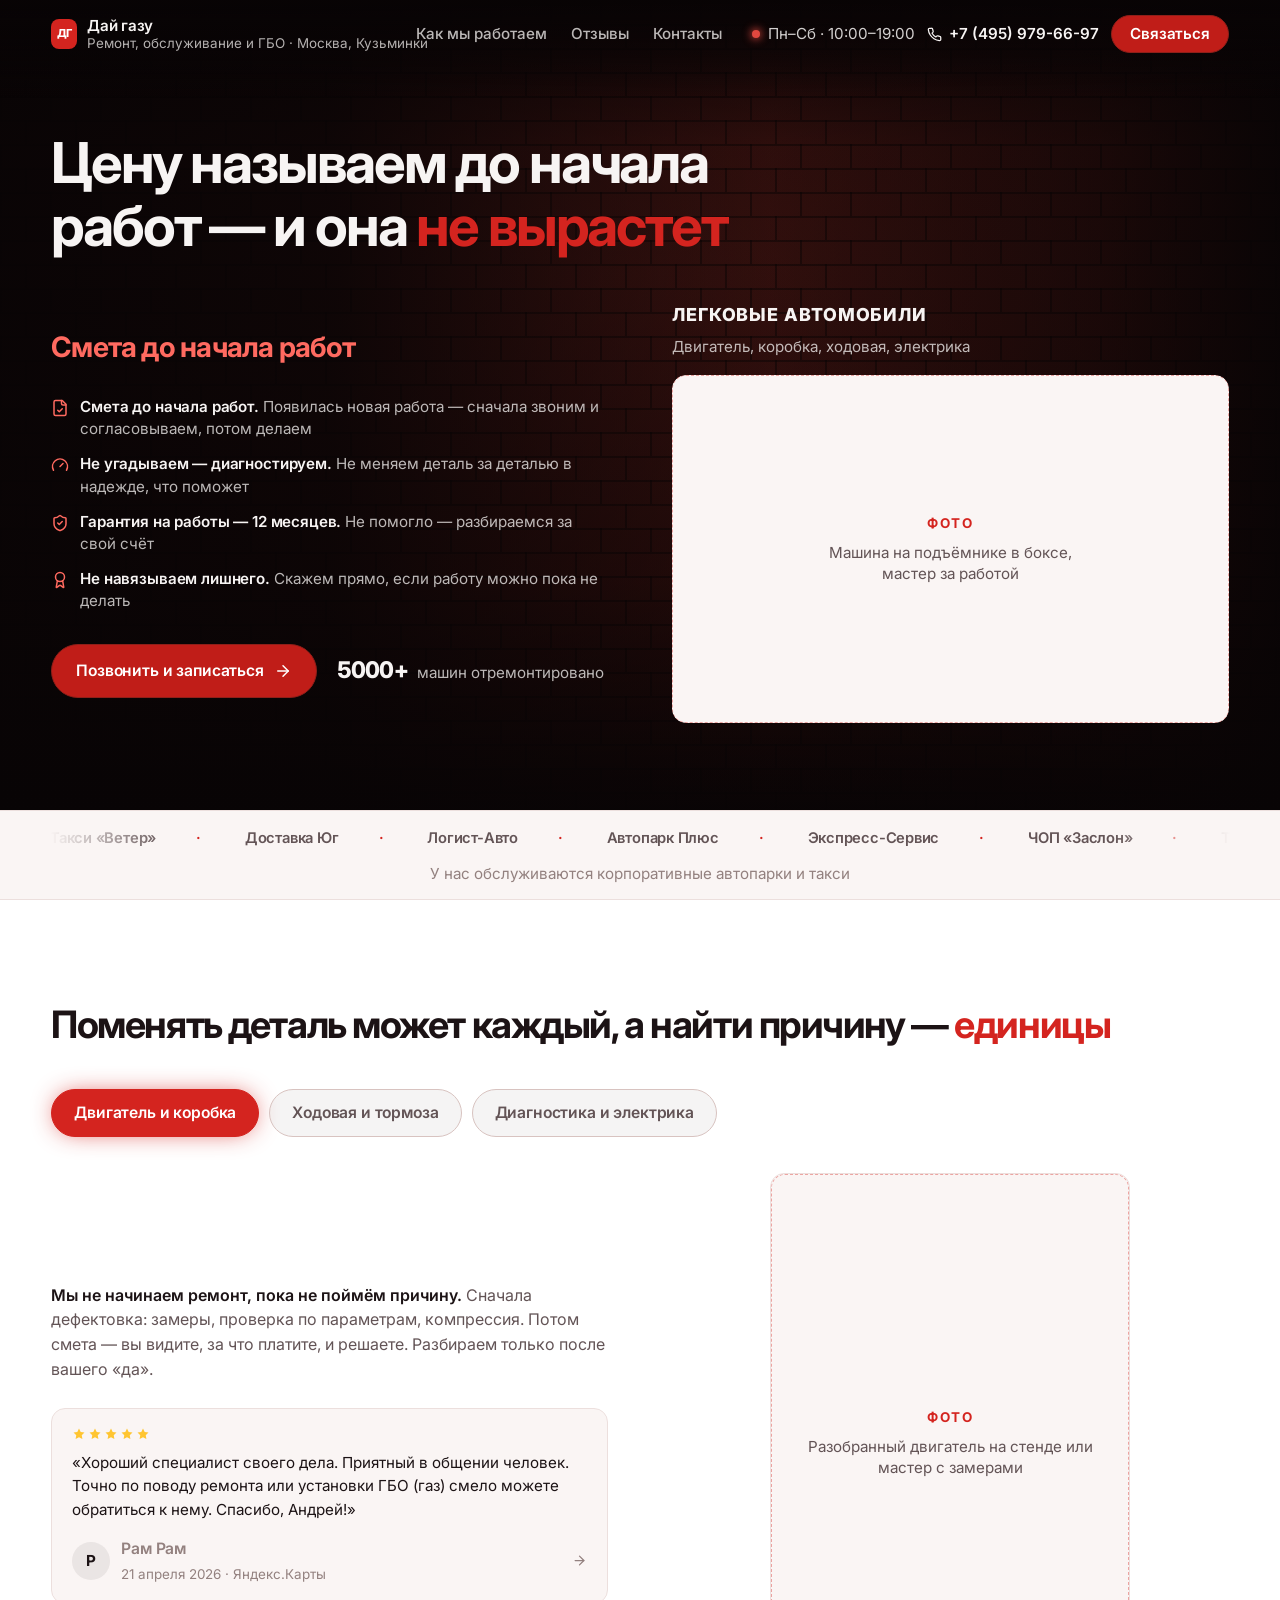
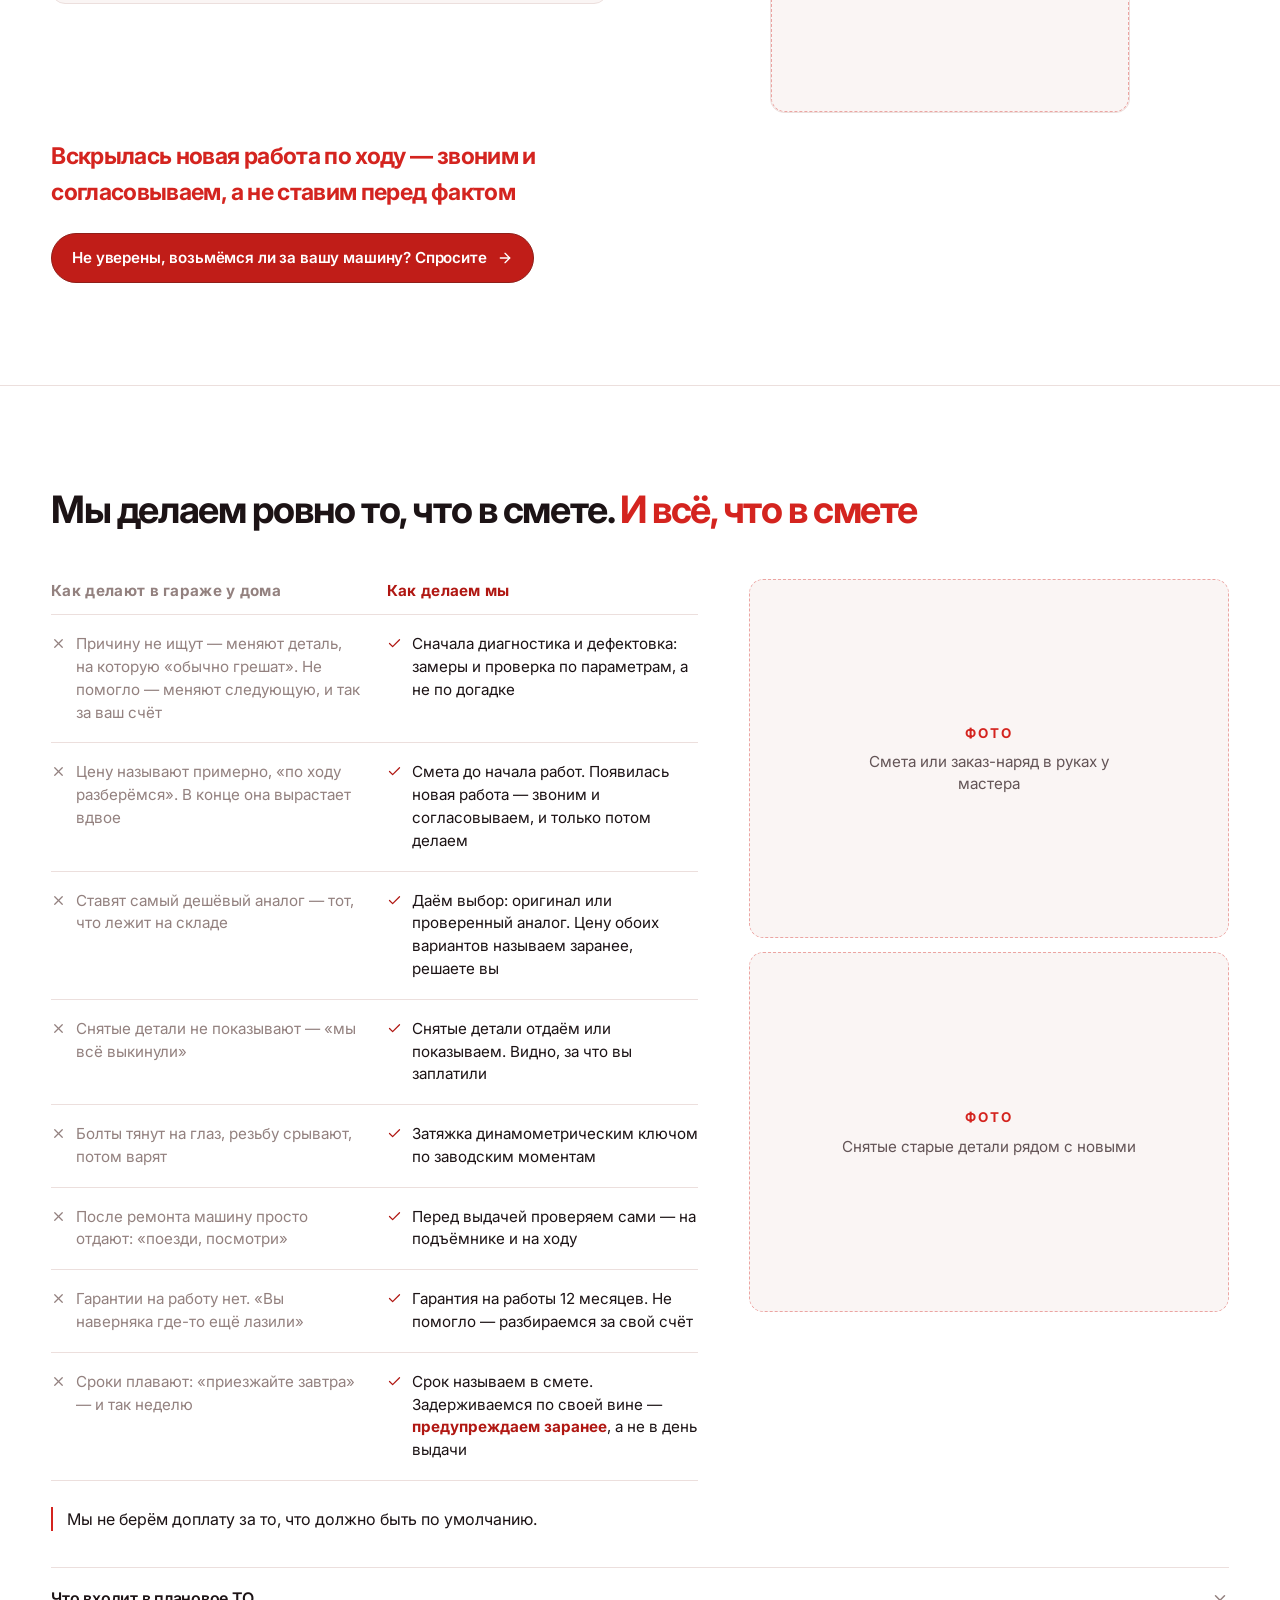
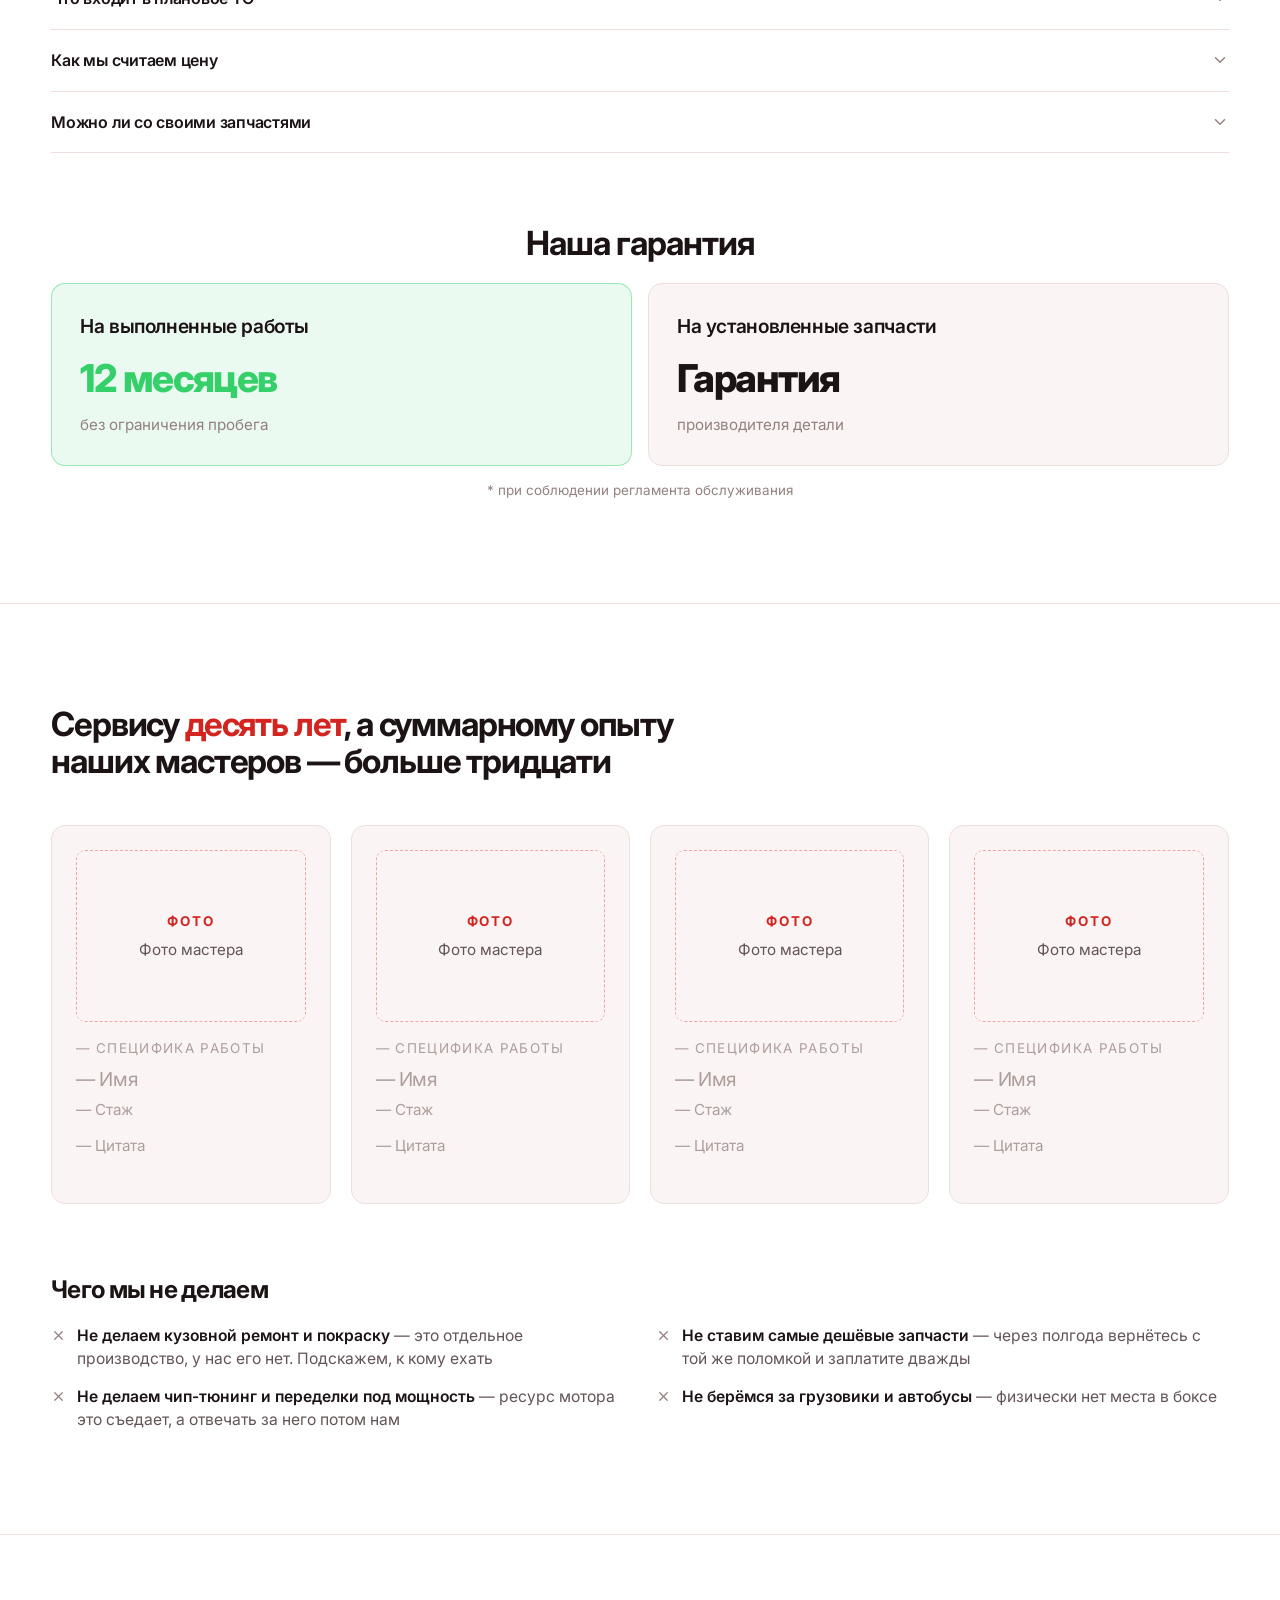
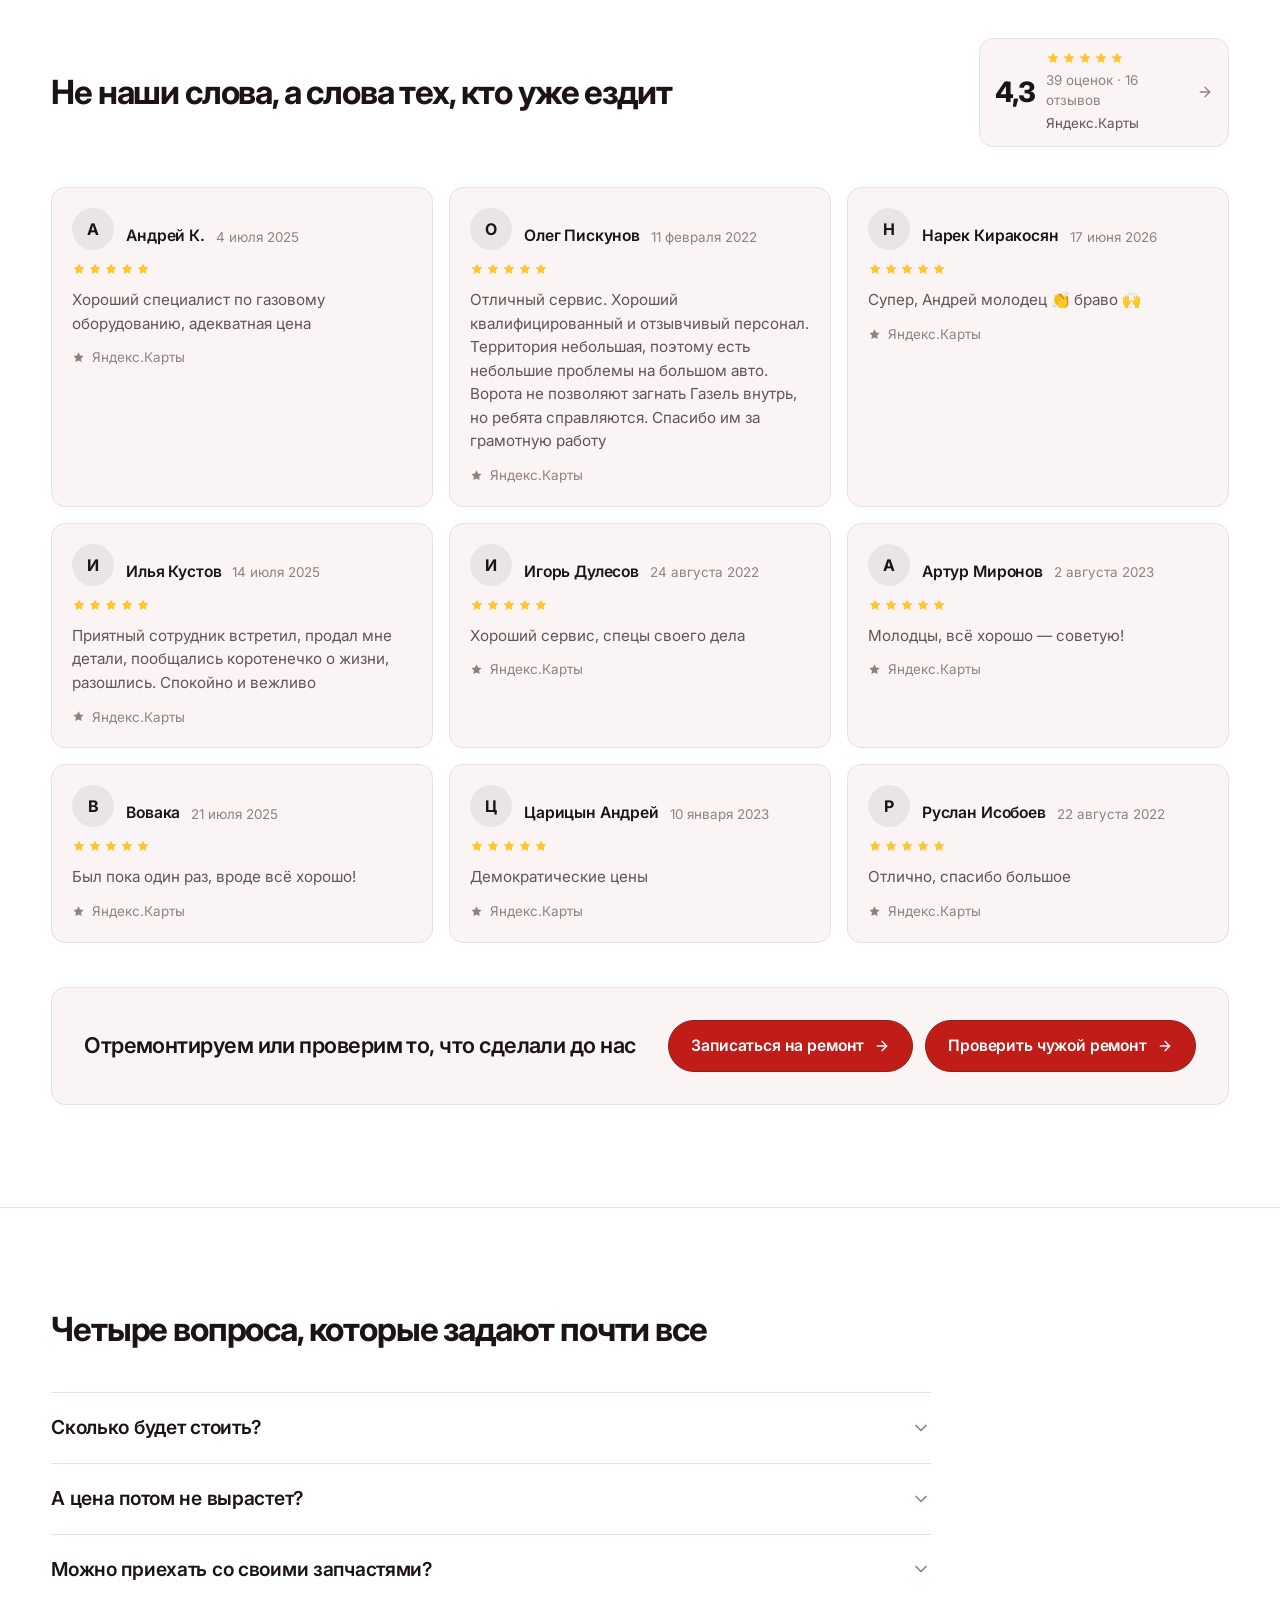
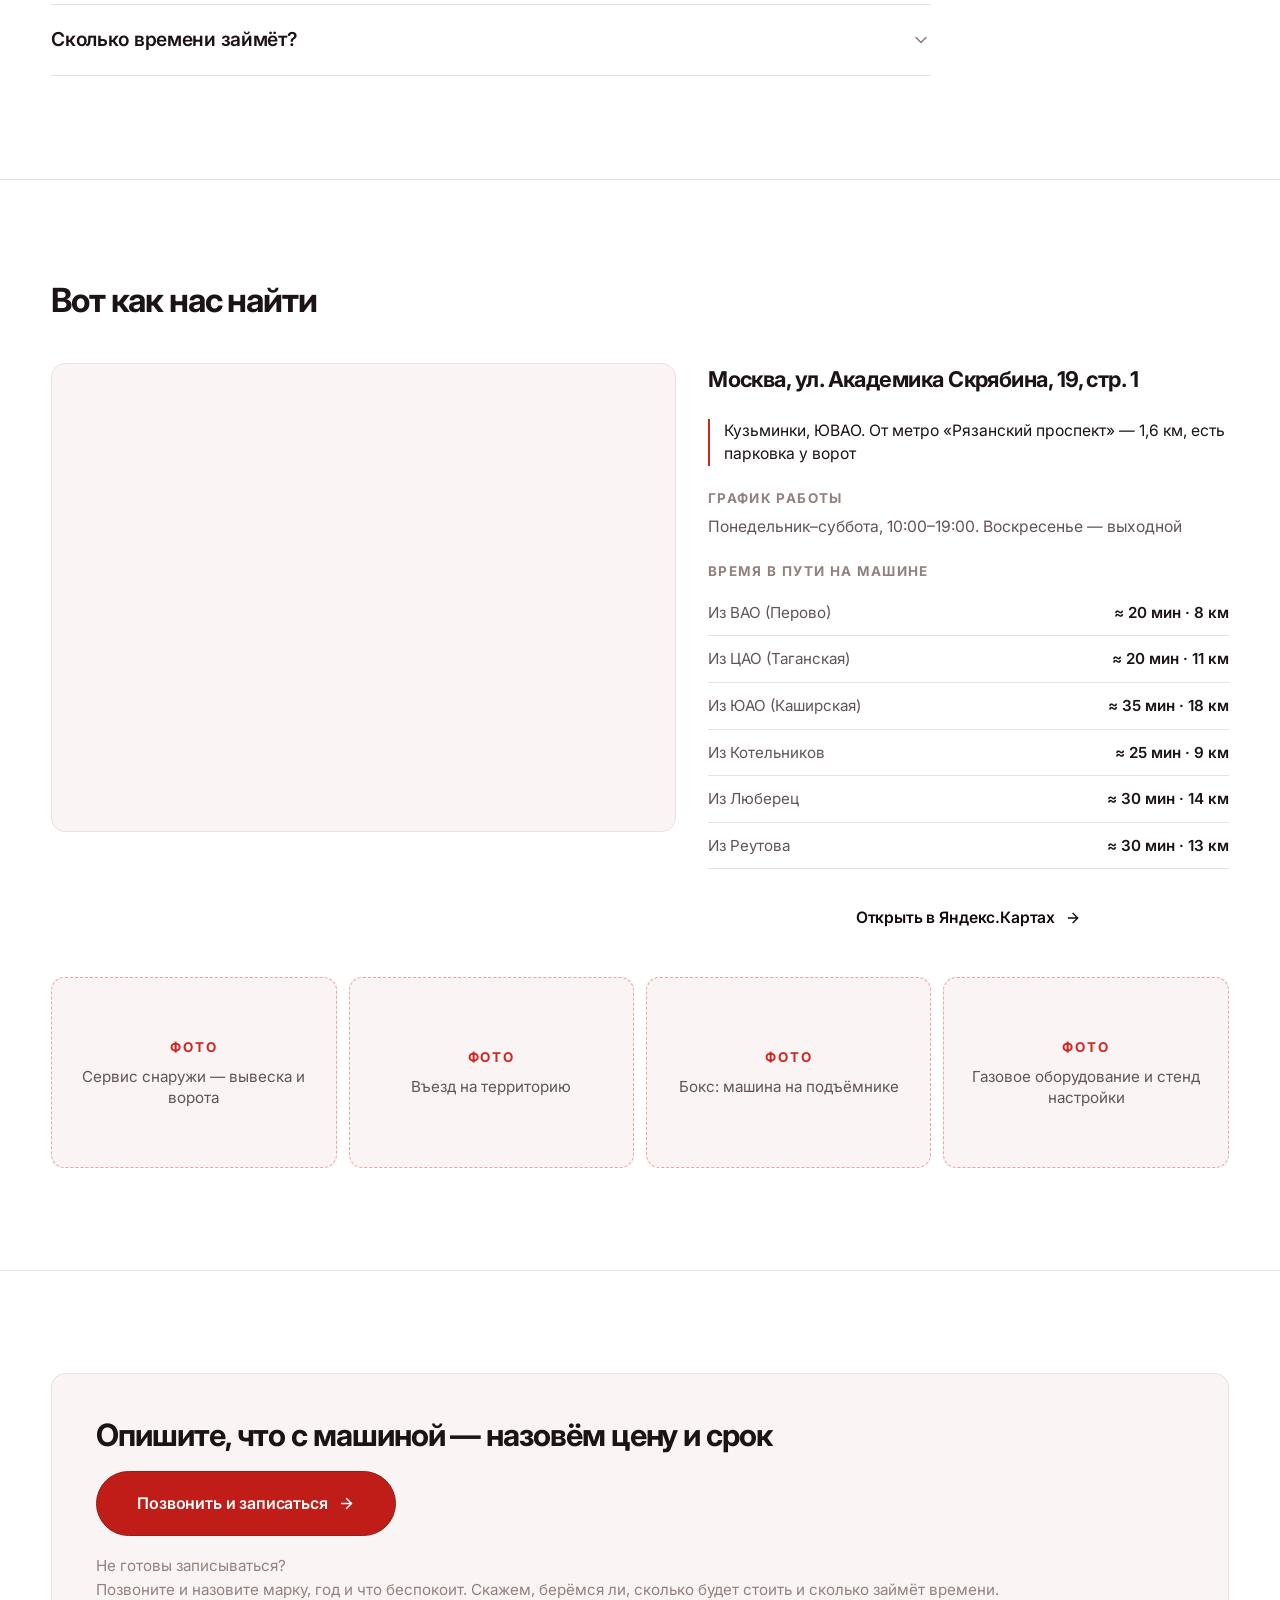
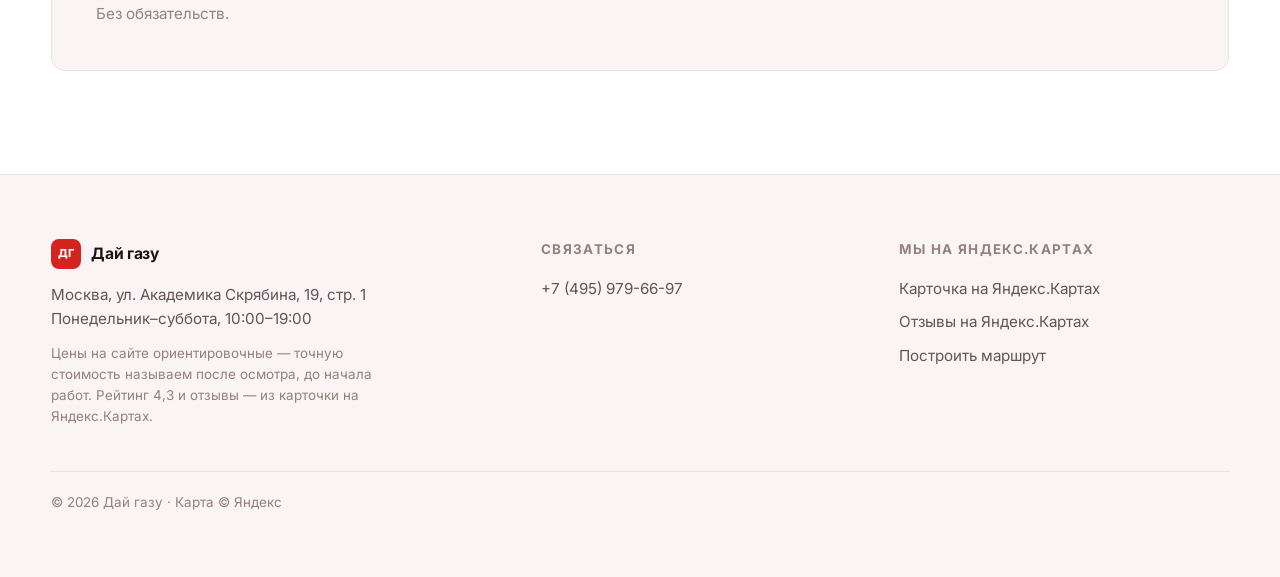
==== commit a21e36d1: "shablon-day-gazu: белая тема и реальные данные «Дай газу» с Яндекс.Карт - светлая тема (белый фон, к" ====
--- a/shablon-day-gazu/site/index.html
+++ b/shablon-day-gazu/site/index.html
@@ -5,31 +5,31 @@
   <meta name="viewport" content="width=device-width, initial-scale=1">
   <meta http-equiv="Cache-Control" content="no-cache, no-store, must-revalidate">
 
-  <title>Ремонт и обслуживание автомобилей — Дай газу</title>
-  <meta name="description" content="Цену ремонта называем до начала работ, и в конце она не вырастет. Сначала диагностика и дефектовка, потом смета. Гарантия на работы 12 месяцев.">
+  <title>Дай газу — ремонт, обслуживание и ГБО · Москва, Кузьминки</title>
+  <meta name="description" content="Цену называем до начала работ, и в конце она не вырастет. Москва, ул. Академика Скрябина, 19, стр. 1. Пн–Сб 10:00–19:00. Рейтинг 4,3 на Яндекс.Картах, 39 оценок.">
 
   <link rel="preconnect" href="https://fonts.googleapis.com">
   <link rel="preconnect" href="https://fonts.gstatic.com" crossorigin>
   <link rel="stylesheet" href="https://fonts.googleapis.com/css2?family=Inter:wght@400;600;800&display=swap">
 
-  <link rel="stylesheet" href="theme.css?v=1789542797">
-  <link rel="stylesheet" href="base.css?v=1789542797">
-  <link rel="stylesheet" href="blocks.css?v=1789542797">
+  <link rel="stylesheet" href="theme.css?v=1789544426">
+  <link rel="stylesheet" href="base.css?v=1789544426">
+  <link rel="stylesheet" href="blocks.css?v=1789544426">
 </head>
 <body>
   <div id="app"></div>
 
   <noscript>
     <div style="max-width:620px;margin:48px auto;padding:0 20px;line-height:1.6">
-      <h1>Дай газу — ремонт и обслуживание автомобилей</h1>
-      <p>Для работы сайта нужен включённый JavaScript. Напишите нам в WhatsApp или Telegram.</p>
-      <p>г. Ростов-на-Дону, ул. Примерная, 1. Понедельник–суббота, 09:00–20:00.</p>
+      <h1>Дай газу — ремонт, обслуживание и ГБО</h1>
+      <p>Для работы сайта нужен включённый JavaScript. Позвоните нам: <a href="tel:+74959796697">+7 (495) 979-66-97</a>.</p>
+      <p>Москва, ул. Академика Скрябина, 19, стр. 1. Понедельник–суббота, 10:00–19:00.</p>
     </div>
   </noscript>
 
-  <script src="config.js?v=1789542797"></script>
-  <script src="content.js?v=1789542797"></script>
-  <script src="icons.js?v=1789542797"></script>
-  <script src="app.js?v=1789542797"></script>
+  <script src="config.js?v=1789544426"></script>
+  <script src="content.js?v=1789544426"></script>
+  <script src="icons.js?v=1789544426"></script>
+  <script src="app.js?v=1789544426"></script>
 </body>
 </html>
--- a/shablon-day-gazu/site/theme.css
+++ b/shablon-day-gazu/site/theme.css
@@ -4,20 +4,20 @@
    ===================================================================== */
 :root {
   /* --- Поверхности --- */
-  --bg:            #0b0708;   /* фон страницы */
-  --bg-elevated:   #150d0e;   /* карточки, панели */
-  --line:          #2c2124;   /* линии и рамки */
-  --line-strong:   #3d2e31;
+  --bg:            #ffffff;   /* фон страницы */
+  --bg-elevated:   #faf5f4;   /* карточки, панели */
+  --line:          #ecdfdd;   /* линии и рамки */
+  --line-strong:   #d8c3c0;
 
   /* --- Текст --- */
-  --text:          #f4f2f1;   /* основной */
-  --text-muted:    #a89ea0;   /* второстепенный */
-  --text-dim:      #756b6d;   /* сноски */
+  --text:          #1c1315;   /* основной */
+  --text-muted:    #635456;   /* второстепенный */
+  --text-dim:      #93817f;   /* сноски */
 
   /* --- Акцент --- */
   --accent:        #d4241f;   /* фирменный красный */
-  --accent-hot:    #ff2a20;   /* ярко-красный: ховер кнопки */
-  --accent-deep:   #3a0d0c;   /* тёмно-красный: кнопка в покое */
+  --accent-hot:    #b01712;   /* ярко-красный: ховер кнопки */
+  --accent-deep:   #c01d18;   /* тёмно-красный: кнопка в покое */
   --on-accent:     #ffffff;
 
   /* --- Зелёный: выгода и гарантия --- */
@@ -34,7 +34,7 @@
   --wa:            #25d366;
   --wa-hover:      #1fb855;
 
-  /* --- Кирпичная стена гаража --- */
+  /* --- Стена бокса --- */
   --brick:         #571a15;   /* цвет кладки */
   --brick-deep:    #2a0c0a;   /* кладка в тени */
 
--- a/shablon-day-gazu/site/base.css
+++ b/shablon-day-gazu/site/base.css
@@ -63,15 +63,15 @@
 .btn--cta {
   background: var(--accent-deep);
   color: #fff;
-  border: 1px solid #7a1d19;
+  border: 1px solid #8f1f19;
 }
 .btn--cta:hover,
 .btn--cta:focus-visible {
   background: var(--accent-hot);
-  border-color: #ff7a72;
+  border-color: #ff8a82;
   color: #fff;
   text-shadow: 0 0 16px rgba(255, 255, 255, .85), 0 0 34px rgba(255, 255, 255, .4);
-  box-shadow: 0 0 26px -4px rgba(255, 42, 32, .75);
+  box-shadow: 0 0 26px -4px rgba(212, 36, 31, .75);
 }
 .btn--cta:hover svg,
 .btn--cta:focus-visible svg {
@@ -84,16 +84,16 @@
 /* Кнопка в шапке: в покое приглушённая, при наведении загорается. */
 .btn--soft {
   background: var(--accent-deep);
-  border: 1px solid #7a1d19;
+  border: 1px solid #8f1f19;
   color: #fff;
 }
 .btn--soft:hover,
 .btn--soft:focus-visible {
   background: var(--accent-hot);
-  border-color: #ff7a72;
+  border-color: #ff8a82;
   color: #fff;
   text-shadow: 0 0 14px rgba(255, 255, 255, .8);
-  box-shadow: 0 0 22px -4px rgba(255, 42, 32, .8);
+  box-shadow: 0 0 22px -4px rgba(212, 36, 31, .8);
 }
 
 /* Ссылка без номера телефона: выглядит как обычная кнопка,
@@ -122,18 +122,18 @@
 @media (hover: none), (pointer: coarse) {
   .btn--cta {
     background: var(--accent-hot);
-    border-color: #ff7a72;
+    border-color: #ff8a82;
     color: #fff;
     text-shadow: 0 0 16px rgba(255, 255, 255, .85), 0 0 34px rgba(255, 255, 255, .4);
-    box-shadow: 0 0 26px -4px rgba(255, 42, 32, .75);
+    box-shadow: 0 0 26px -4px rgba(212, 36, 31, .75);
   }
   .btn--cta svg { filter: drop-shadow(0 0 6px rgba(255, 255, 255, .8)); }
   .btn--soft {
     background: var(--accent-hot);
-    border-color: #ff7a72;
+    border-color: #ff8a82;
     color: #fff;
     text-shadow: 0 0 14px rgba(255, 255, 255, .8);
-    box-shadow: 0 0 22px -4px rgba(255, 42, 32, .8);
+    box-shadow: 0 0 22px -4px rgba(212, 36, 31, .8);
   }
   /* белая кнопка карты подсветку не получает */
   .btn--map, .btn--map:hover { background: #fff; color: #12090a; border-color: #fff; box-shadow: none; text-shadow: none; }
@@ -181,8 +181,11 @@
   font-size: 11px; font-weight: 800; letter-spacing: -0.02em;
 }
 .logo__name { display: flex; flex-direction: column; line-height: 1.25; min-width: 0; }
-.logo__title { font-size: var(--fs-sm); font-weight: 600; letter-spacing: -0.02em; white-space: nowrap; }
-.logo__sub { display: none; font-size: var(--fs-xs); color: var(--text-muted); white-space: nowrap; }
+/* Шапка всегда лежит на собственной тёмной подложке (.header::before),
+   даже когда фон страницы светлый — поэтому текст в ней светлый всегда,
+   а не через var(--text)/var(--text-muted), которые зависят от темы. */
+.logo__title { font-size: var(--fs-sm); font-weight: 600; letter-spacing: -0.02em; white-space: nowrap; color: #f7f4f3; }
+.logo__sub { display: none; font-size: var(--fs-xs); color: rgba(247, 244, 243, .72); white-space: nowrap; }
 @media (min-width: 560px) { .logo__sub { display: block; } }
 
 /* меню строго по центру шапки, независимо от ширины лого и правого блока */
@@ -194,12 +197,12 @@
      сервиса и графиком работы, а не по центру всей шапки */
   margin-inline: auto;
 }
-.nav a { font-size: var(--fs-sm); font-weight: 500; color: var(--text-muted); transition: color .15s; }
-.nav a:hover { color: var(--text); }
+.nav a { font-size: var(--fs-sm); font-weight: 500; white-space: nowrap; color: rgba(247, 244, 243, .75); transition: color .15s; }
+.nav a:hover { color: #fff; }
 
 .header__side { display: flex; align-items: center; gap: 12px; margin-left: auto; flex-shrink: 0; }
 
-.header__hours { display: none; align-items: center; gap: 8px; font-size: var(--fs-sm); color: var(--text-muted); }
+.header__hours { display: none; align-items: center; gap: 8px; font-size: var(--fs-sm); color: rgba(247, 244, 243, .85); }
 .header__dot {
   width: 8px; height: 8px; border-radius: 50%;
   background: var(--closed); box-shadow: 0 0 9px 1px var(--closed);
@@ -207,15 +210,15 @@
 }
 .header__hours.is-open .header__dot { background: var(--open); box-shadow: 0 0 9px 1px var(--open); }
 
-.header__phone { display: none; align-items: center; gap: 7px; font-size: var(--fs-sm); font-weight: 600; }
+.header__phone { display: none; align-items: center; gap: 7px; font-size: var(--fs-sm); font-weight: 600; color: #f7f4f3; }
 .header__cta { display: none; }
 
 .burger {
   display: grid; place-items: center; flex-shrink: 0;
   width: 40px; height: 40px;
-  border: 1px solid var(--line-strong);
+  border: 1px solid rgba(247, 244, 243, .3);
   border-radius: var(--radius-sm);
-  color: var(--text);
+  color: #f7f4f3;
 }
 
 @media (min-width: 700px)  { .header__phone { display: flex; } }
@@ -263,7 +266,15 @@
   color: var(--text-muted);
 }
 .mobile-menu a:hover { background: var(--bg-elevated); color: var(--text); }
+/* Кнопка связи в мобильном меню — это .btn--cta, но правило
+   «.mobile-menu a» выше перебивает её цвет, и на светлой теме текст
+   получался серым по красному. Возвращаем белый явно. */
 .mobile-menu__cta { margin-top: 12px; width: 100%; }
+/* Селектор именно «a.mobile-menu__cta»: правило «.mobile-menu a» выше
+   специфичнее одного класса и перебивало цвет кнопки — на светлой теме
+   текст получался серым по красному. */
+.mobile-menu a.mobile-menu__cta,
+.mobile-menu a.mobile-menu__cta:hover { color: var(--on-accent); }
 
 /* ---------- плавающая кнопка WhatsApp (моб.) — ТЗ §3.4 ---------- */
 .wa-float {
@@ -279,9 +290,14 @@
   transition: background-color .18s ease, transform .18s ease;
 }
 .wa-float:hover { background: var(--wa-hover); transform: scale(1.05); }
+
+/* Тот же кружок, но для звонка — фирменным красным, чтобы его не
+   принимали за WhatsApp, которого на городском номере нет. */
+.wa-float--call { background: var(--accent); box-shadow: 0 8px 26px rgba(212, 36, 31, .35); }
+.wa-float--call:hover { background: var(--accent-hot); }
 @media (min-width: 900px) { .wa-float { display: none; } }
 
-.text-accent { color: var(--accent-hot); }
+.text-accent { color: var(--accent); }
 
 /* ---------- утилиты ---------- */
 .visually-hidden {
--- a/shablon-day-gazu/site/blocks.css
+++ b/shablon-day-gazu/site/blocks.css
@@ -60,15 +60,19 @@
   .hero__body { grid-template-columns: 1fr 1fr; gap: clamp(32px, 5vw, 88px); }
 }
 
-/* ---------- заголовок ---------- */
-.hero__title { font-size: var(--fs-display); letter-spacing: -0.038em; text-wrap: balance; }
+/* ---------- заголовок ----------
+   Первый экран всегда лежит на своей тёмной сцене (кирпичная стена +
+   затемнение), даже когда фон страницы светлый — поэтому весь текст
+   в hero фиксированно светлый, а не через var(--text)/var(--text-muted),
+   которые зависят от темы. */
+.hero__title { font-size: var(--fs-display); letter-spacing: -0.038em; text-wrap: balance; color: #f7f4f3; }
 .hero__engines {
   display: block;
   margin-top: 16px;
   font-size: var(--fs-lead);
   font-weight: 500;
   letter-spacing: -0.01em;
-  color: var(--text-muted);
+  color: rgba(247, 244, 243, .75);
 }
 
 /* Телефон: заголовок и строка впрыска по центру, впрыск — одной строкой */
@@ -86,17 +90,17 @@
   font-size: clamp(1.4rem, 2.2vw, 2rem);
   font-weight: 700;
   letter-spacing: -0.028em;
-  color: #ff5b52;
-}
-.hero__term a { color: inherit; border-bottom: 1px solid rgba(255, 91, 82, .42); }
-.hero__term a:hover { border-bottom-color: #ff5b52; }
+  color: #ff6a60;
+}
+.hero__term a { color: inherit; border-bottom: 1px solid rgba(255, 106, 96, .42); }
+.hero__term a:hover { border-bottom-color: #ff6a60; }
 
 /* мини-хуки */
 .hero__hooks { display: grid; gap: 13px; margin-top: 26px; }
 .hero__hook { display: flex; gap: 11px; align-items: flex-start; }
-.hero__hook svg { flex-shrink: 0; margin-top: 3px; color: var(--accent-hot); }
-.hero__hook b { font-weight: 600; letter-spacing: -0.01em; }
-.hero__hook span { color: var(--text-muted); }
+.hero__hook svg { flex-shrink: 0; margin-top: 3px; color: #ff6a60; }
+.hero__hook b { font-weight: 600; letter-spacing: -0.01em; color: #f7f4f3; }
+.hero__hook span { color: rgba(247, 244, 243, .75); }
 .hero__hook p { font-size: var(--fs-sm); line-height: 1.45; }
 
 /* кнопка и счётчик — в одну строку */
@@ -114,8 +118,9 @@
   font-weight: 800;
   letter-spacing: -0.035em;
   font-variant-numeric: tabular-nums;
-}
-.hero__counter span { font-size: var(--fs-sm); color: var(--text-muted); white-space: nowrap; }
+  color: #f7f4f3;
+}
+.hero__counter span { font-size: var(--fs-sm); color: rgba(247, 244, 243, .75); white-space: nowrap; }
 
 /* ---------- правая колонка: надпись + фото одним блоком ---------- */
 .hero__media { display: grid; gap: 16px; }
@@ -126,8 +131,9 @@
   font-weight: 800;
   letter-spacing: .05em;
   text-transform: uppercase;
-}
-.hero__caption-sub { display: block; margin-top: 6px; font-size: var(--fs-sm); color: var(--text-muted); }
+  color: #f7f4f3;
+}
+.hero__caption-sub { display: block; margin-top: 6px; font-size: var(--fs-sm); color: rgba(247, 244, 243, .75); }
 
 .hero__photo {
   position: relative;
@@ -156,14 +162,14 @@
   gap: 8px;
   width: 100%; height: 100%;
   padding: 24px;
-  border: 1px dashed rgba(255, 190, 180, .34);
-  border-radius: var(--radius);
-  background: rgba(10, 5, 6, .42);
+  border: 1px dashed rgba(212, 36, 31, .38);
+  border-radius: var(--radius);
+  background: var(--bg-elevated);
   text-align: center;
 }
 .photo-stub__tag {
   font-size: var(--fs-xs); font-weight: 700; letter-spacing: .14em;
-  text-transform: uppercase; color: rgba(255, 140, 130, .85);
+  text-transform: uppercase; color: var(--accent);
 }
 .photo-stub__text { font-size: var(--fs-sm); line-height: 1.4; max-width: 30ch; color: var(--text-muted); }
 
@@ -194,7 +200,7 @@
 .clients {
   border-block: 1px solid var(--line);
   padding-block: 16px 14px;
-  background: #060304;
+  background: var(--bg-elevated);
 }
 .clients__strip {
   width: 100%;
@@ -252,7 +258,7 @@
   padding-inline: 22px;
   border: 1px solid var(--line-strong);
   border-radius: var(--radius-pill);
-  background: rgba(255,255,255,.04);
+  background: rgba(28, 19, 21, .045);
   color: var(--text-muted);
   font-size: var(--fs-body);
   font-weight: 600;
@@ -405,14 +411,16 @@
   padding: 11px 14px;
   border: 1px solid var(--line-strong);
   border-radius: var(--radius-sm);
-  background: #150d0e;
-  box-shadow: 0 14px 34px rgba(0, 0, 0, .55);
+  background: #1c1214;
+  box-shadow: 0 14px 34px rgba(0, 0, 0, .35);
   font-size: var(--fs-xs);
   font-weight: 400;
   line-height: 1.45;
   text-align: left;
   white-space: normal;
-  color: var(--text-muted);
+  /* подсказка всегда тёмная (как нативный тултип), поэтому текст
+     фиксированно светлый — не зависит от темы страницы */
+  color: #cfbcbd;
   opacity: 0;
   visibility: hidden;
   transform: translateY(4px);
@@ -441,7 +449,7 @@
   font-size: clamp(1.15rem, 1.8vw, 1.5rem);
   font-weight: 700;
   letter-spacing: -0.028em;
-  color: #ff5b52;
+  color: var(--accent);
 }
 
 /* отзыв карточкой */
@@ -461,7 +469,7 @@
   display: flex; align-items: center; justify-content: center;
   width: 38px; height: 38px; flex-shrink: 0;
   border-radius: 50%;
-  background: rgba(255,255,255,.08);
+  background: rgba(28, 19, 21, .07);
   font-size: 0.95rem; font-weight: 700; line-height: 1;
   color: var(--text);
   text-transform: uppercase;
@@ -536,7 +544,7 @@
 
 /* карточка отзыва как ссылка на Яндекс.Карты */
 .panel__review.is-link { display: block; transition: border-color .2s, background-color .2s; }
-.panel__review.is-link:hover { border-color: var(--text-dim); background: #1b1214; }
+.panel__review.is-link:hover { border-color: var(--text-dim); background: var(--bg-elevated); }
 .review__go { margin-left: auto; color: var(--text-dim); transition: color .2s, transform .2s; }
 .panel__review.is-link:hover .review__go { color: var(--text); transform: translateX(3px); }
 
@@ -780,7 +788,7 @@
   opacity: .75;
 }
 .person__slot::before { content: '— '; }
-.person--empty .person__role .person__slot { color: rgba(255,140,130,.7); }
+.person--empty .person__role .person__slot { color: var(--text-dim); }
 .person__quote { margin-top: 12px; min-height: 3em; font-size: var(--fs-sm); line-height: 1.55; color: var(--text-muted); }
 
 /* ---------- чего мы не делаем ---------- */
@@ -795,7 +803,7 @@
 .not__item svg { flex-shrink: 0; margin-top: 4px; color: var(--text-dim); }
 .not__item b { font-weight: 600; color: var(--text); }
 .not__item span { color: var(--text-muted); }
-.not__item a { color: var(--accent-hot); border-bottom: 1px solid rgba(255,42,32,.4); }
+.not__item a { color: var(--accent-hot); border-bottom: 1px solid rgba(255,106,96,.4); }
 .not__item a:hover { border-bottom-color: var(--accent-hot); }
 
 /* =====================================================================
@@ -830,7 +838,7 @@
   background: var(--bg-elevated);
   transition: border-color .2s, background-color .2s;
 }
-a.rating:hover { border-color: var(--text-dim); background: #1b1214; }
+a.rating:hover { border-color: var(--text-dim); background: var(--bg-elevated); }
 .rating__value { font-size: 1.75rem; font-weight: 800; letter-spacing: -0.04em; line-height: 1; }
 .rating__stars { display: flex; gap: 2px; color: #ffc531; }
 .rating__counts { display: block; margin-top: 5px; font-size: var(--fs-xs); color: var(--text-dim); }
@@ -853,13 +861,13 @@
   background: var(--bg-elevated);
   transition: border-color .2s, background-color .2s;
 }
-a.review:hover { border-color: var(--text-dim); background: #1b1214; }
+a.review:hover { border-color: var(--text-dim); background: var(--bg-elevated); }
 .review__top { display: flex; align-items: center; gap: 12px; }
 .review__ava {
   display: flex; align-items: center; justify-content: center;
   width: 42px; height: 42px; flex-shrink: 0;
   border-radius: 50%;
-  background: rgba(255,255,255,.08);
+  background: rgba(28, 19, 21, .07);
   font-size: 1rem; font-weight: 700; line-height: 1;
   text-transform: uppercase;
 }
@@ -945,8 +953,16 @@
 .loc__map-img { display: block; width: 100%; height: auto; }
 .loc__map:hover { border-color: var(--text-dim); }
 
-/* ---------- лента фото (блок 9 и блок 8): листается влево-вправо ---------- */
-.strip { position: relative; margin-top: 14px; }
+/* Живая карта Яндекса. aspect-ratio держит высоту до загрузки виджета,
+   иначе при появлении карты страница прыгает. */
+.loc__map--live { aspect-ratio: 4 / 3; }
+.loc__map--live iframe { display: block; width: 100%; height: 100%; border: 0; }
+
+/* ---------- лента фото (блок 9 и блок 8): листается влево-вправо ----------
+   min-width: 0 обязателен — иначе внутри грид-ячейки (аккордеон вопросов)
+   .strip растягивается по контенту шире колонки и вылезает за край экрана
+   на телефоне, поэтому не совпадает с обещанием листать свайпом. */
+.strip { position: relative; margin-top: 14px; min-width: 0; }
 .strip__track {
   display: flex;
   gap: 10px;
@@ -955,6 +971,7 @@
   scrollbar-width: thin;
   -webkit-overflow-scrolling: touch;
   padding-bottom: 2px;
+  min-width: 0;
 }
 .strip__track::-webkit-scrollbar { height: 6px; }
 .strip__track::-webkit-scrollbar-thumb { background: var(--line-strong); border-radius: 3px; }
@@ -985,7 +1002,7 @@
   width: 40px; height: 40px;
   border-radius: 50%;
   border: 1px solid var(--line-strong);
-  background: rgba(11, 7, 8, .82);
+  background: rgba(8, 4, 5, .82);
   color: var(--text);
   cursor: pointer;
   transition: background-color .2s, border-color .2s;
@@ -1087,7 +1104,7 @@
 /* =====================================================================
    БЛОК 11 — Подвал
    ===================================================================== */
-.footer { background: #060304; border-top: 1px solid var(--line); padding-block: clamp(40px, 6vw, 64px); }
+.footer { background: var(--bg-elevated); border-top: 1px solid var(--line); padding-block: clamp(40px, 6vw, 64px); }
 
 .footer__grid { display: grid; gap: 28px; }
 @media (min-width: 720px) { .footer__grid { grid-template-columns: 1.4fr 1fr 1fr; } }
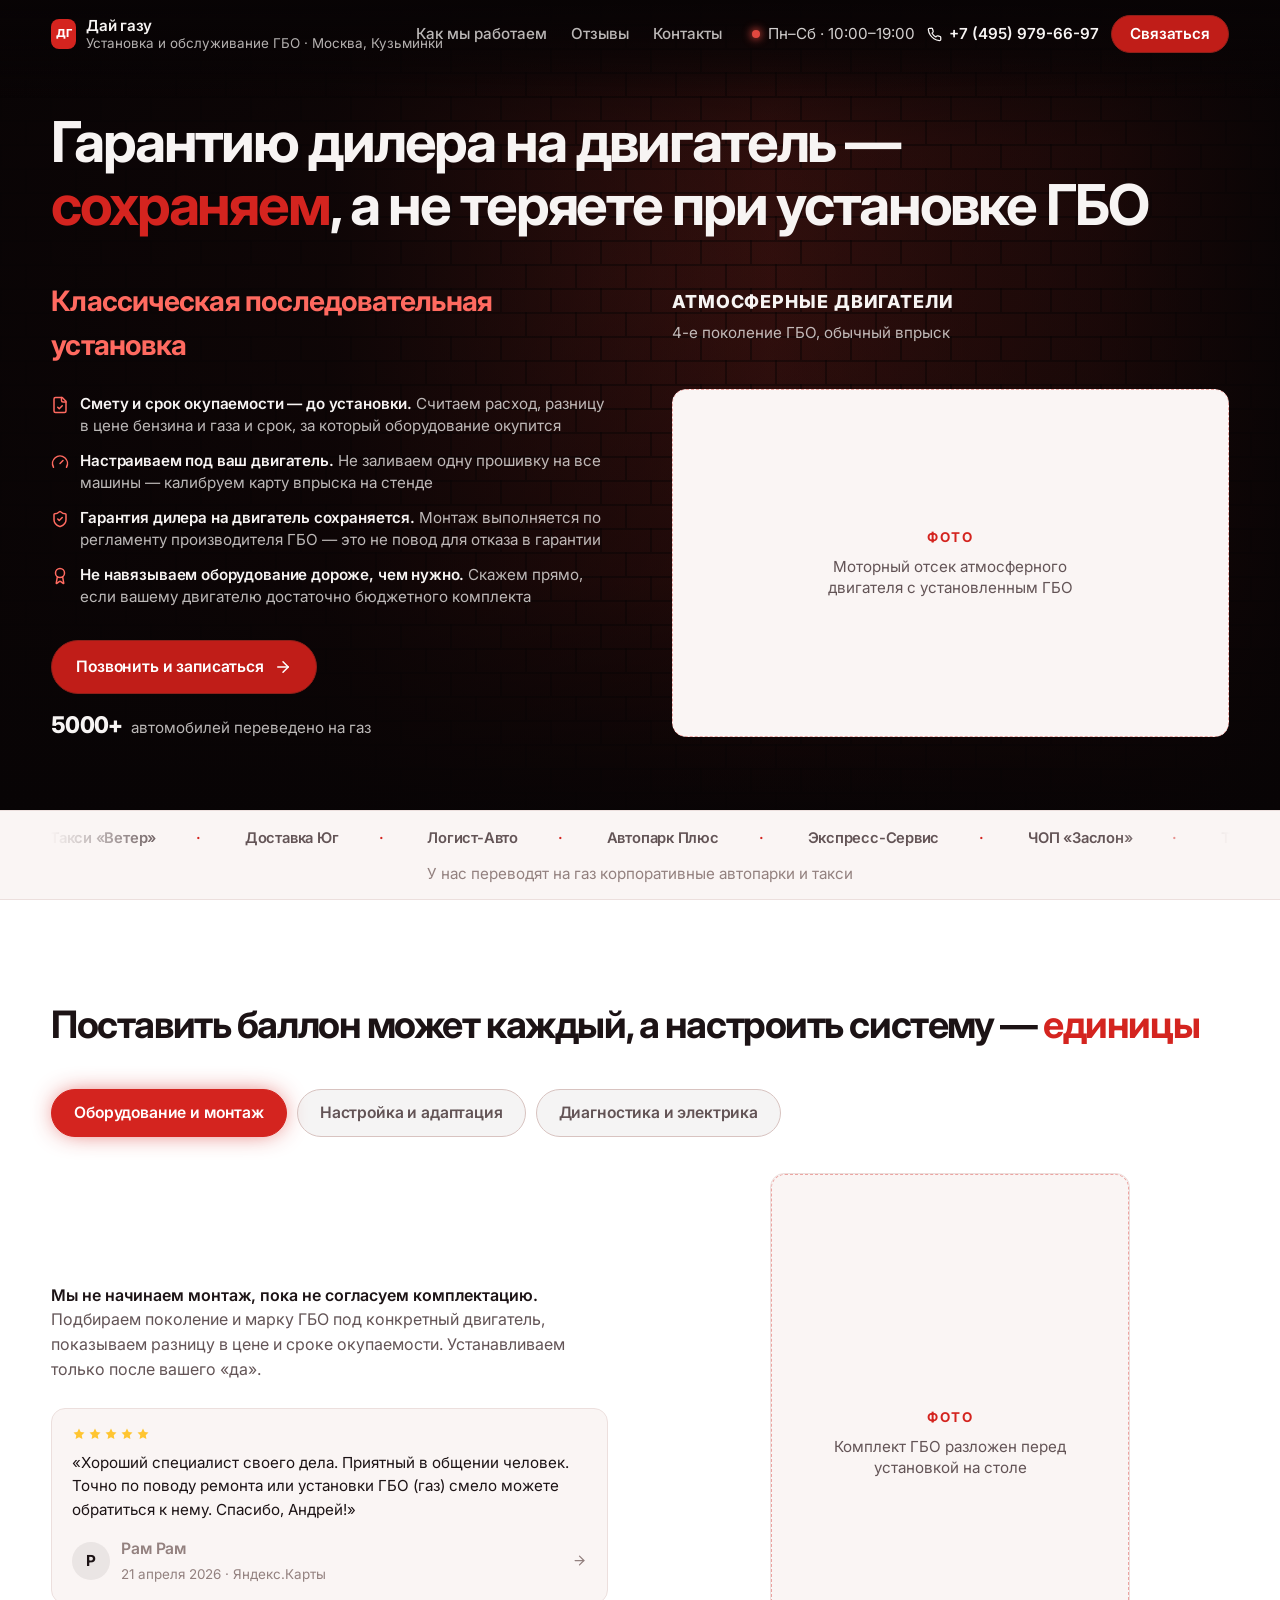
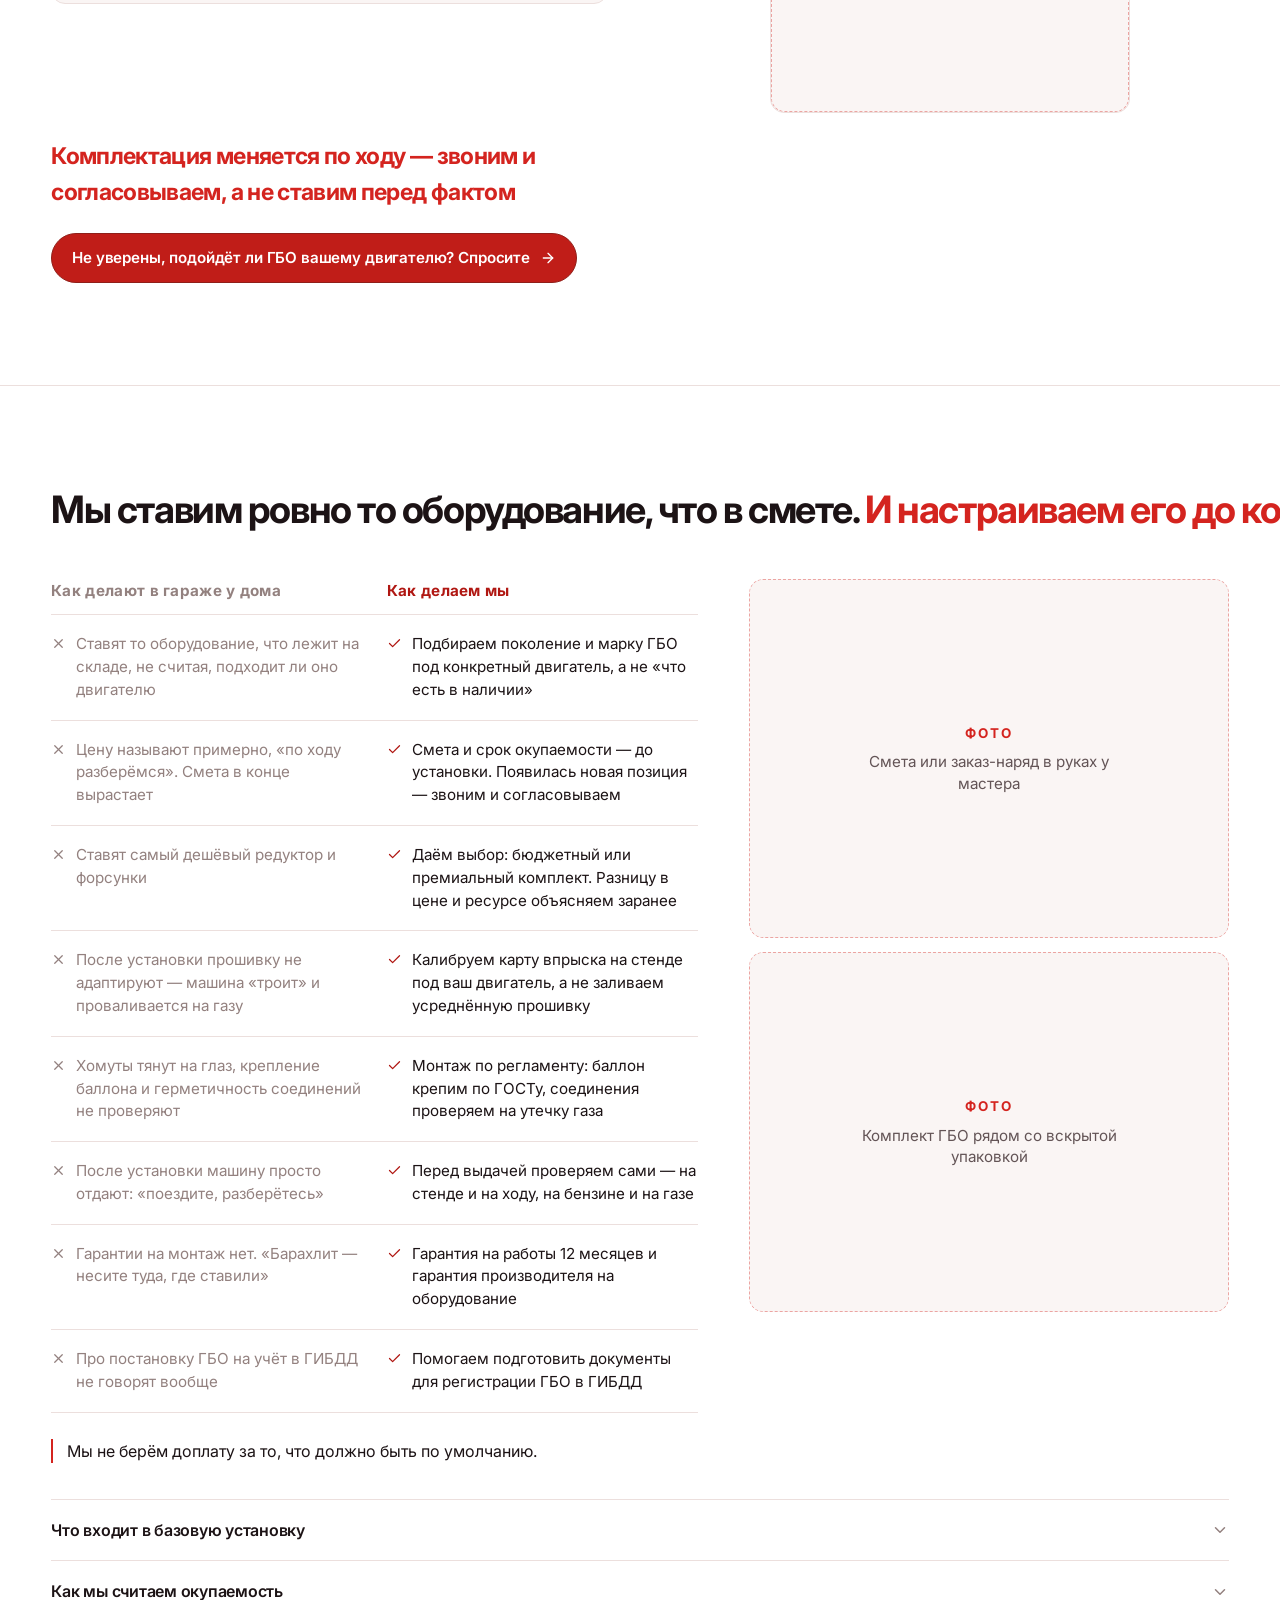
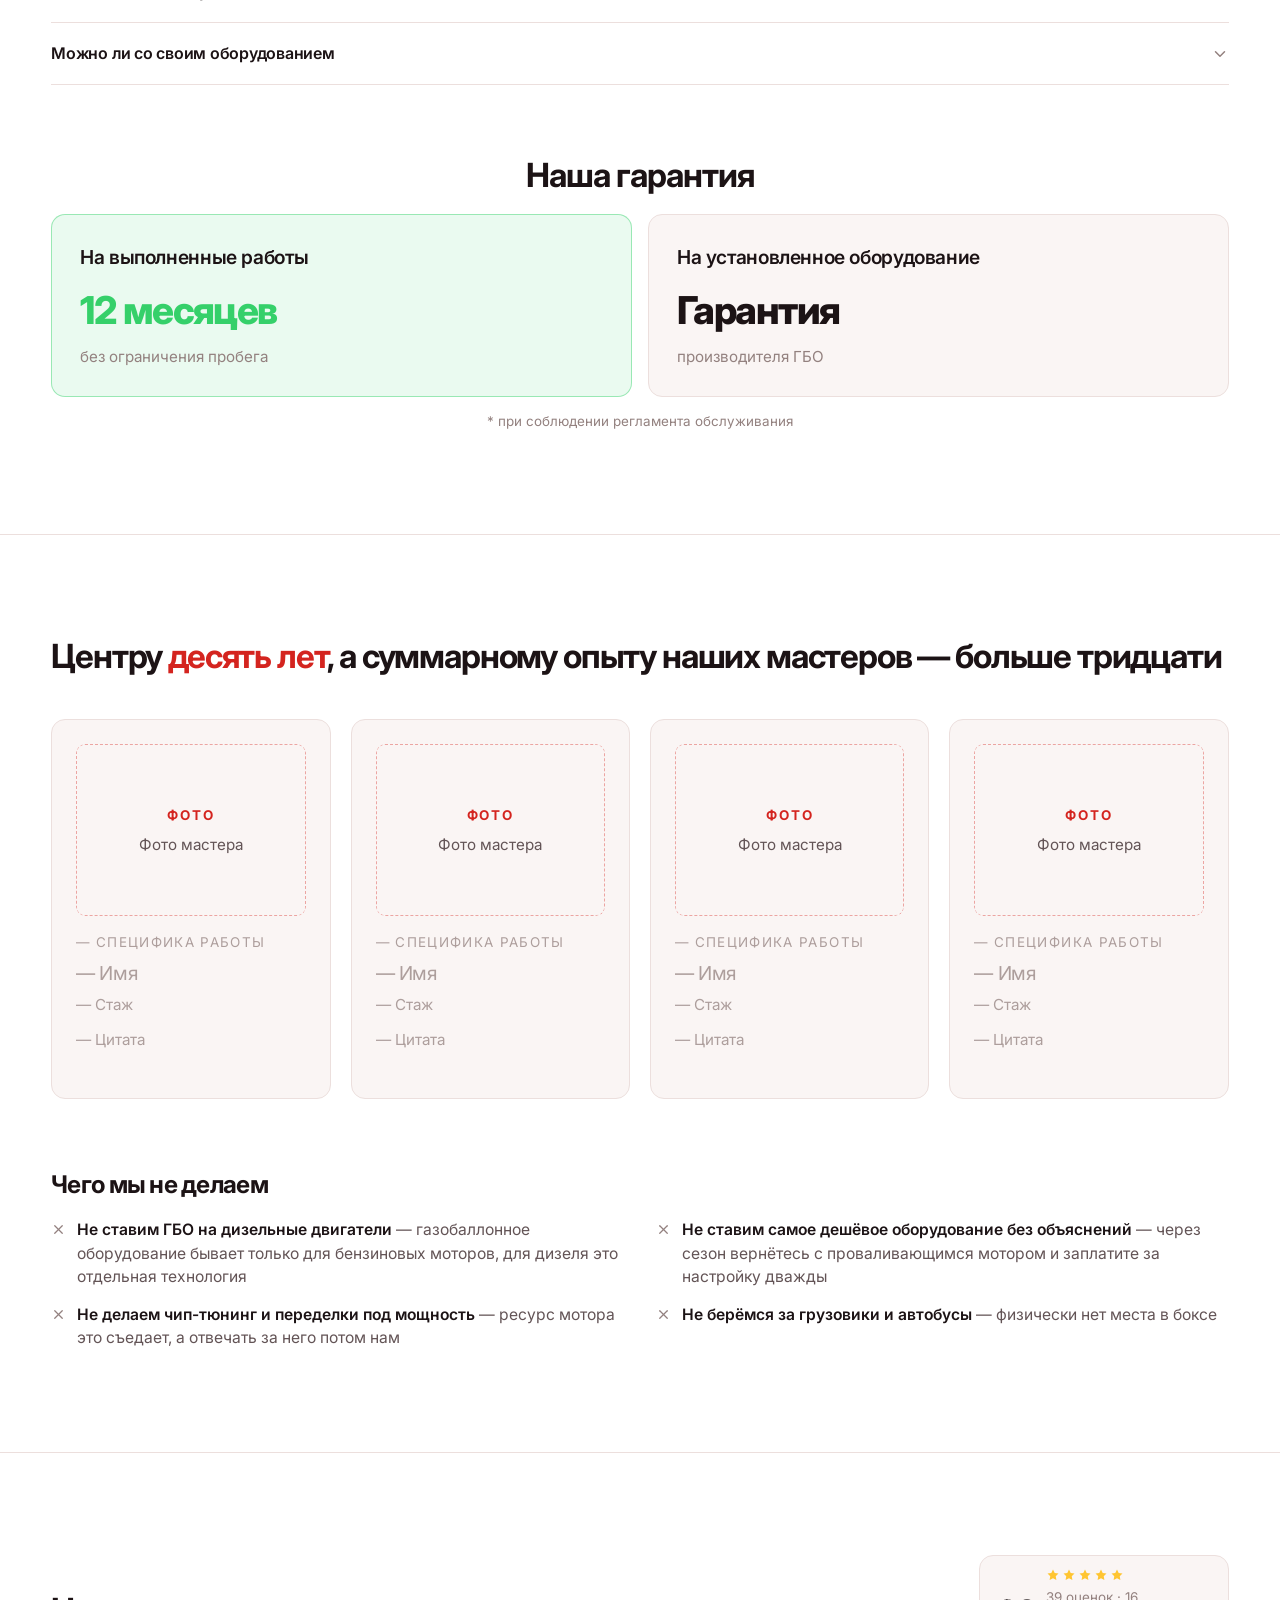
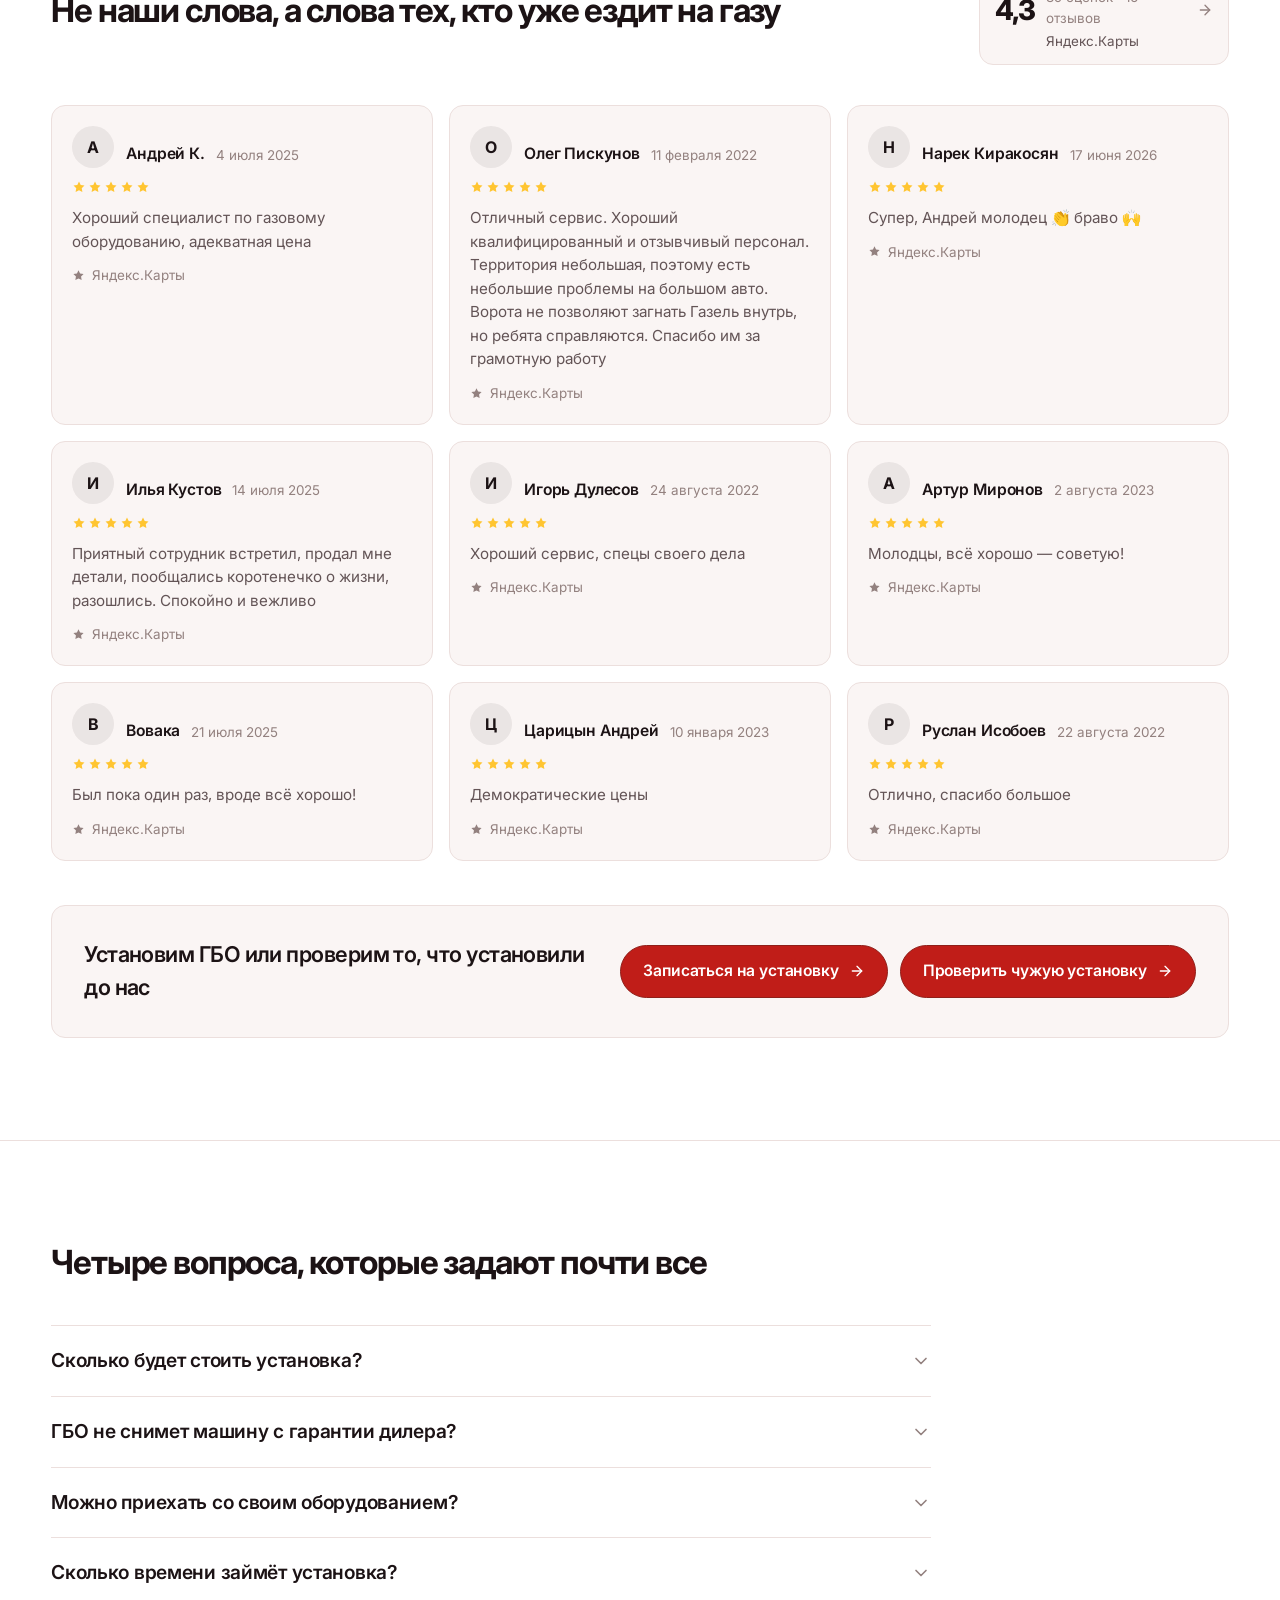
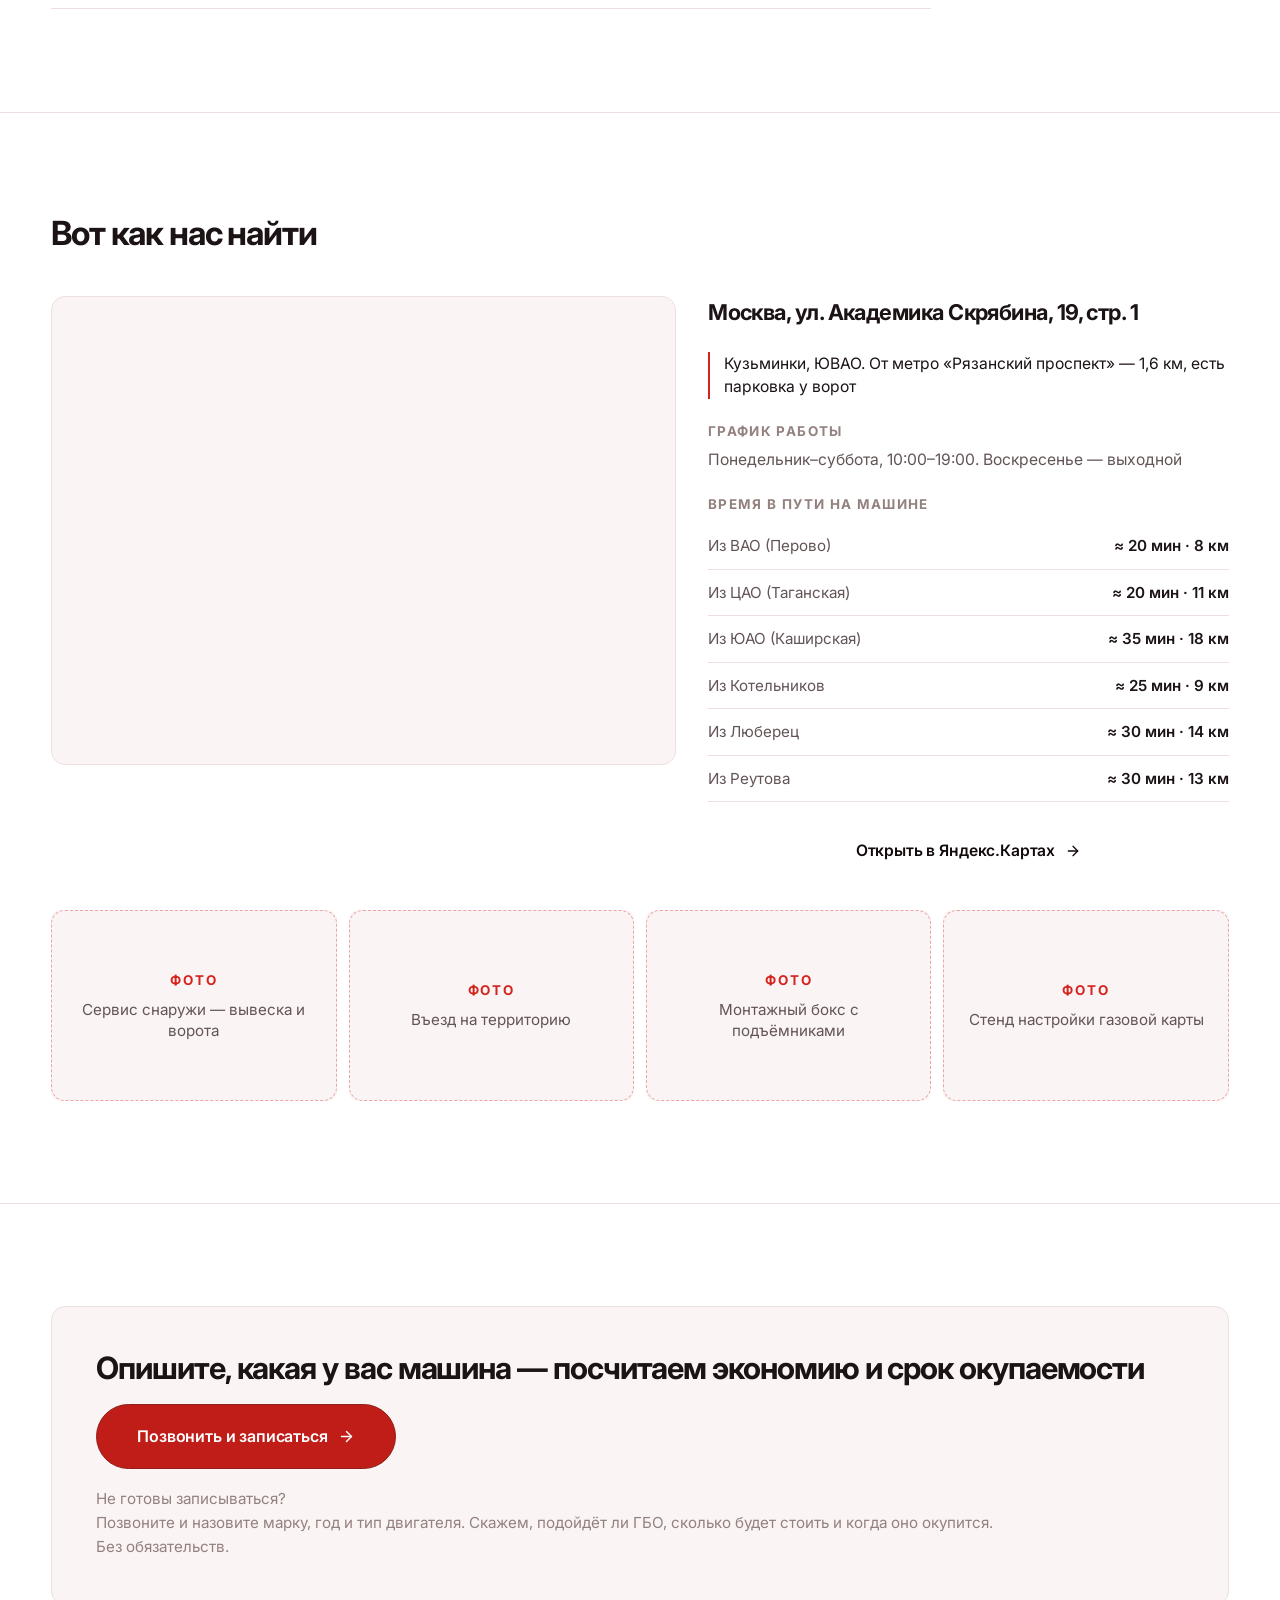
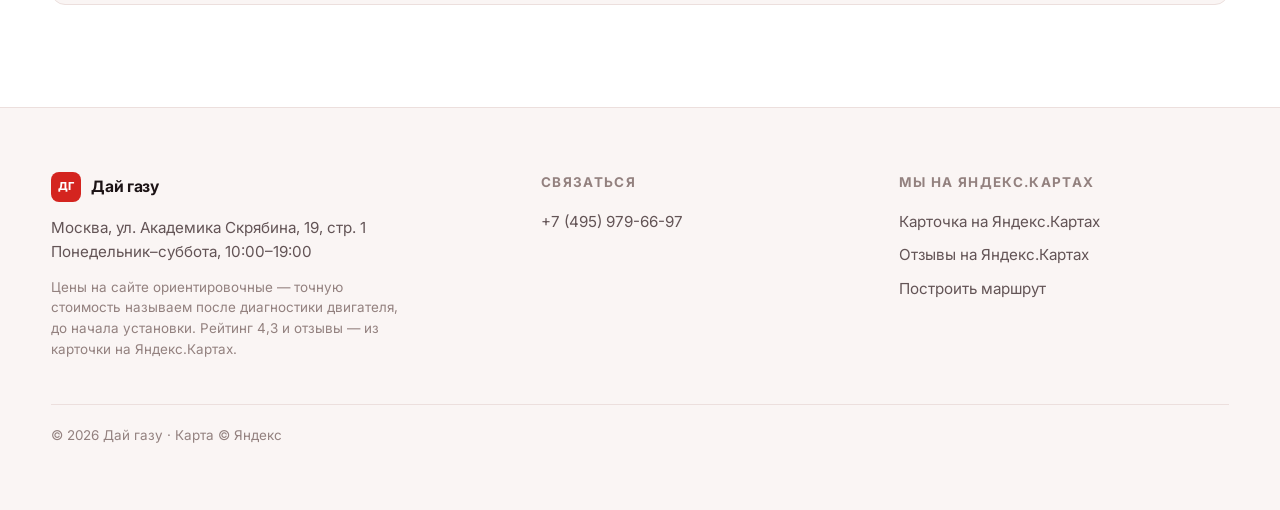
==== commit 16c39a6d: "shablon-day-gazu: тексты блоков — с сайта «Центр ГБО» (СПб) У сервисов один профиль работ, поэтому c" ====
--- a/shablon-day-gazu/site/index.html
+++ b/shablon-day-gazu/site/index.html
@@ -5,31 +5,31 @@
   <meta name="viewport" content="width=device-width, initial-scale=1">
   <meta http-equiv="Cache-Control" content="no-cache, no-store, must-revalidate">
 
-  <title>Дай газу — ремонт, обслуживание и ГБО · Москва, Кузьминки</title>
-  <meta name="description" content="Цену называем до начала работ, и в конце она не вырастет. Москва, ул. Академика Скрябина, 19, стр. 1. Пн–Сб 10:00–19:00. Рейтинг 4,3 на Яндекс.Картах, 39 оценок.">
+  <title>Установка и обслуживание ГБО — Дай газу, Москва</title>
+  <meta name="description" content="Экономию и срок окупаемости считаем до установки. Настраиваем систему под конкретный двигатель на стенде. Гарантия дилера на двигатель сохраняется. Москва, ул. Академика Скрябина, 19, стр. 1. Пн–Сб 10:00–19:00.">
 
   <link rel="preconnect" href="https://fonts.googleapis.com">
   <link rel="preconnect" href="https://fonts.gstatic.com" crossorigin>
   <link rel="stylesheet" href="https://fonts.googleapis.com/css2?family=Inter:wght@400;600;800&display=swap">
 
-  <link rel="stylesheet" href="theme.css?v=1789544426">
-  <link rel="stylesheet" href="base.css?v=1789544426">
-  <link rel="stylesheet" href="blocks.css?v=1789544426">
+  <link rel="stylesheet" href="theme.css?v=1789544974">
+  <link rel="stylesheet" href="base.css?v=1789544974">
+  <link rel="stylesheet" href="blocks.css?v=1789544974">
 </head>
 <body>
   <div id="app"></div>
 
   <noscript>
     <div style="max-width:620px;margin:48px auto;padding:0 20px;line-height:1.6">
-      <h1>Дай газу — ремонт, обслуживание и ГБО</h1>
+      <h1>Дай газу — установка и обслуживание ГБО</h1>
       <p>Для работы сайта нужен включённый JavaScript. Позвоните нам: <a href="tel:+74959796697">+7 (495) 979-66-97</a>.</p>
       <p>Москва, ул. Академика Скрябина, 19, стр. 1. Понедельник–суббота, 10:00–19:00.</p>
     </div>
   </noscript>
 
-  <script src="config.js?v=1789544426"></script>
-  <script src="content.js?v=1789544426"></script>
-  <script src="icons.js?v=1789544426"></script>
-  <script src="app.js?v=1789544426"></script>
+  <script src="config.js?v=1789544974"></script>
+  <script src="content.js?v=1789544974"></script>
+  <script src="icons.js?v=1789544974"></script>
+  <script src="app.js?v=1789544974"></script>
 </body>
 </html>
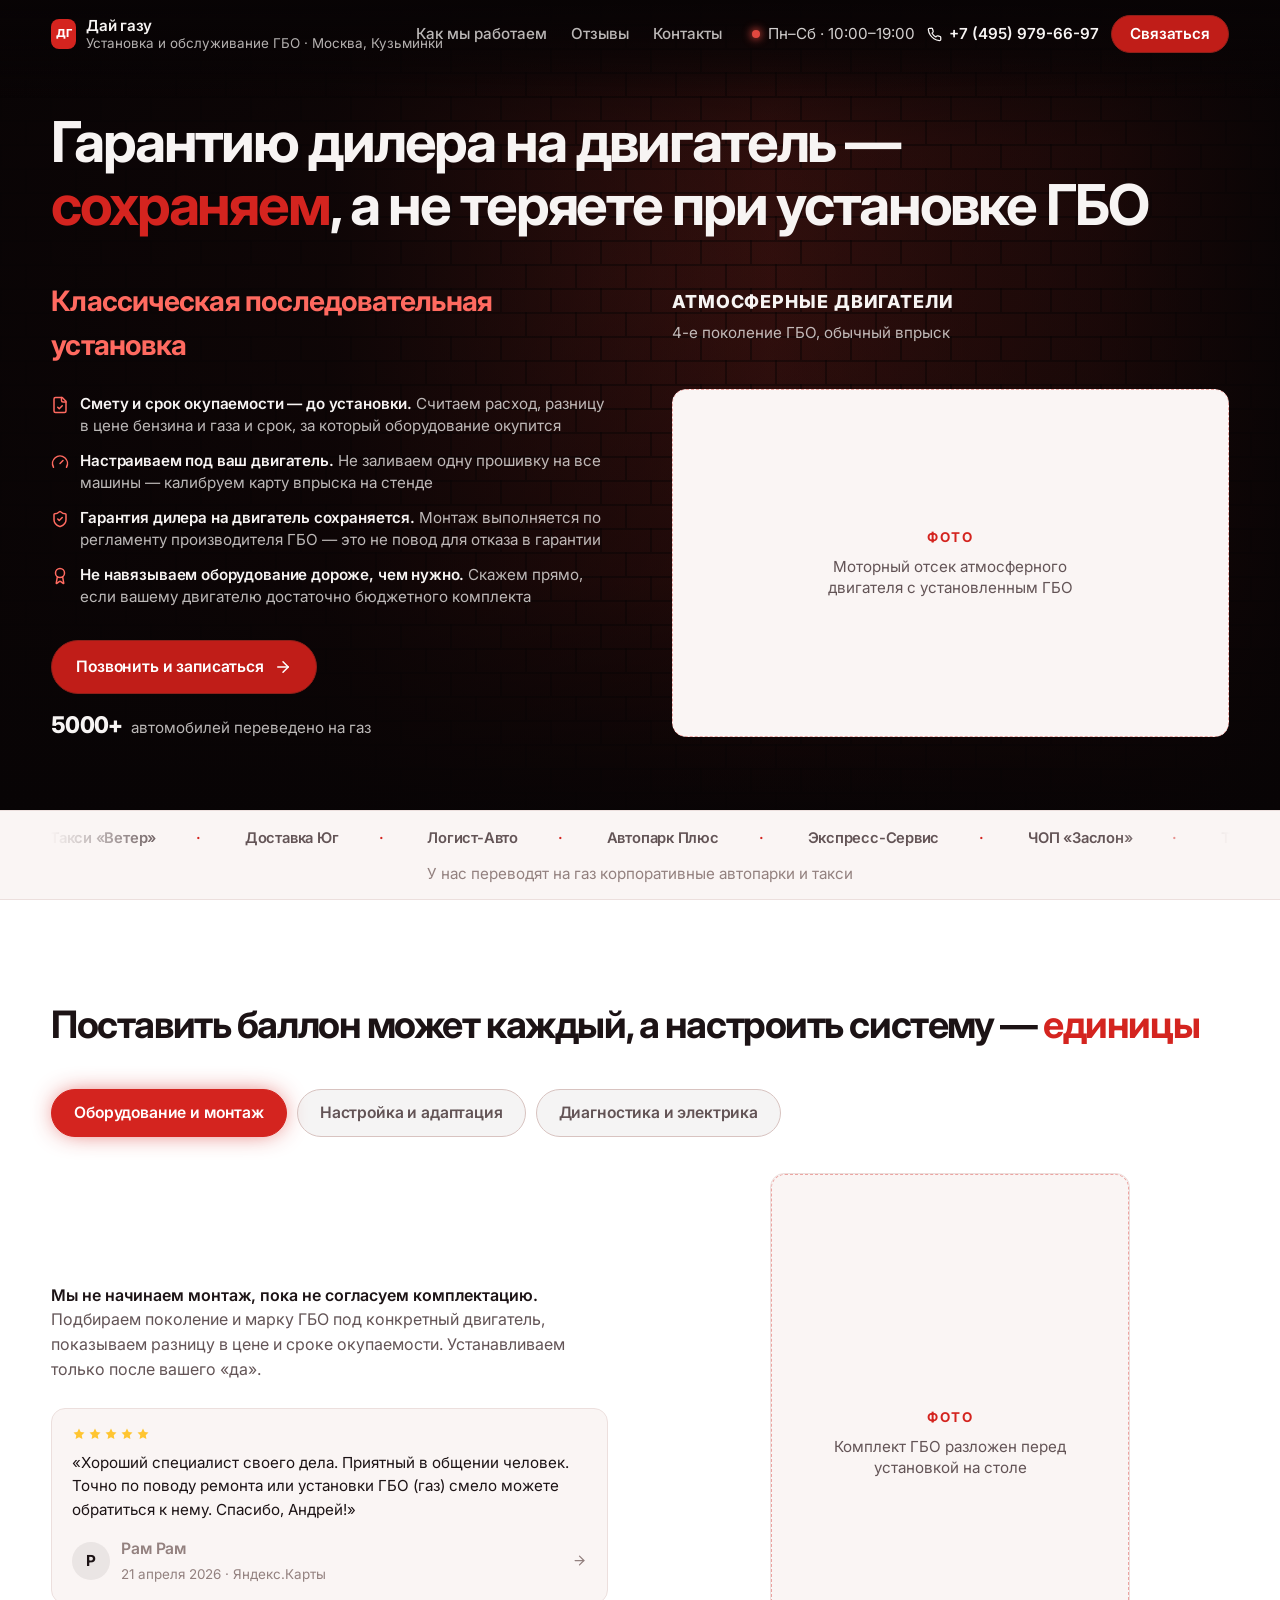
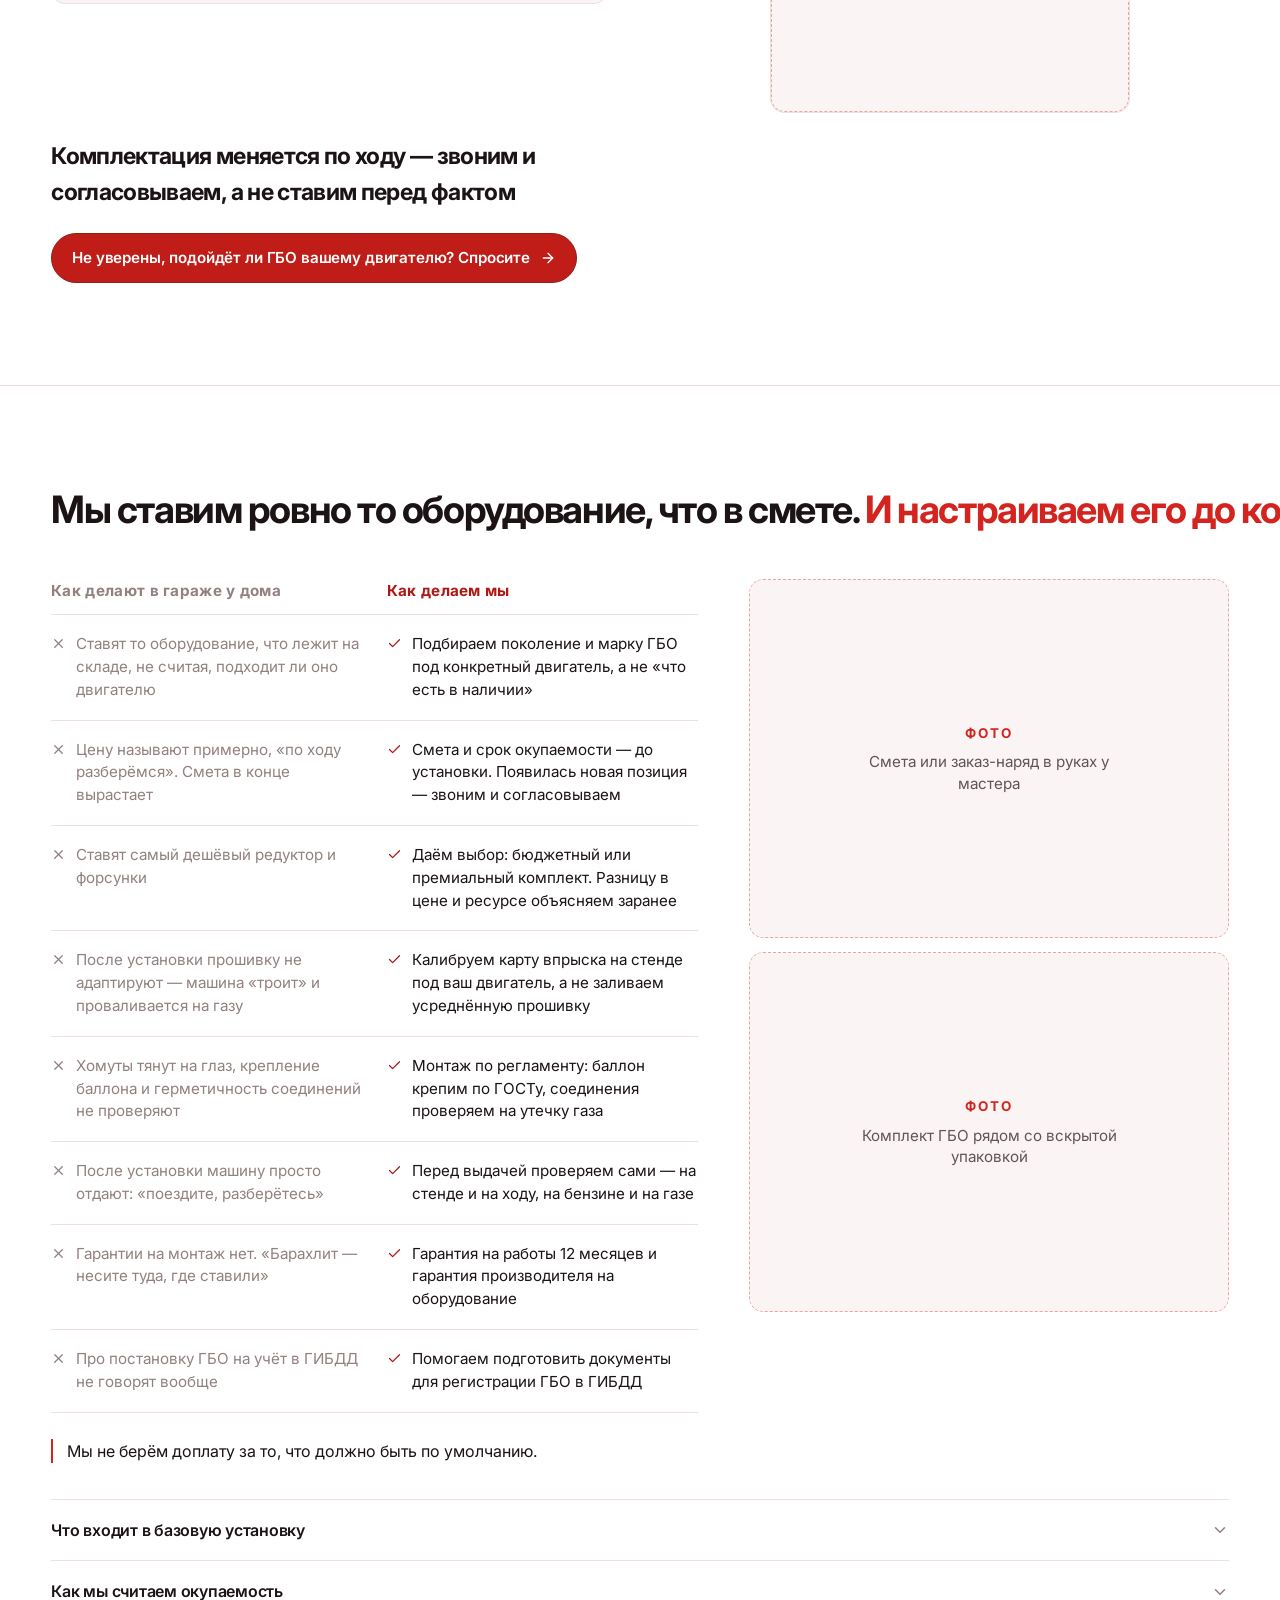
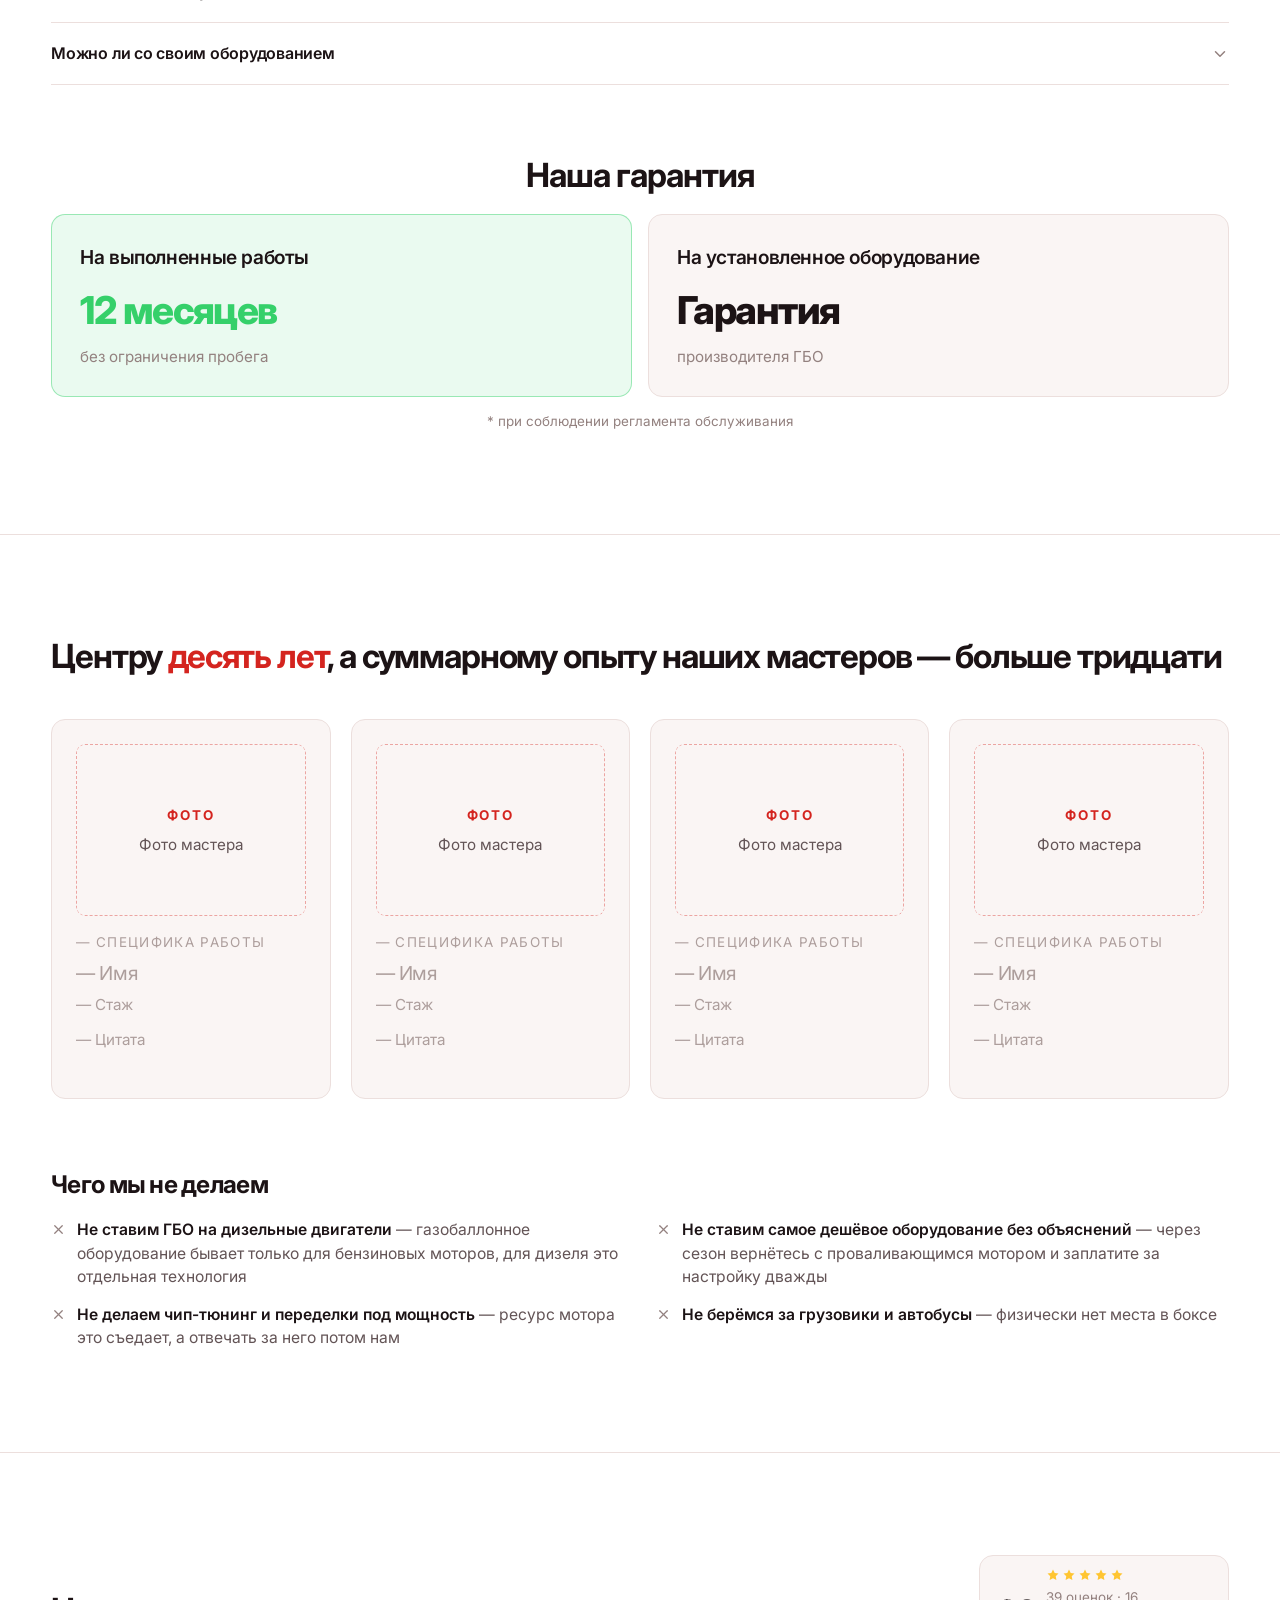
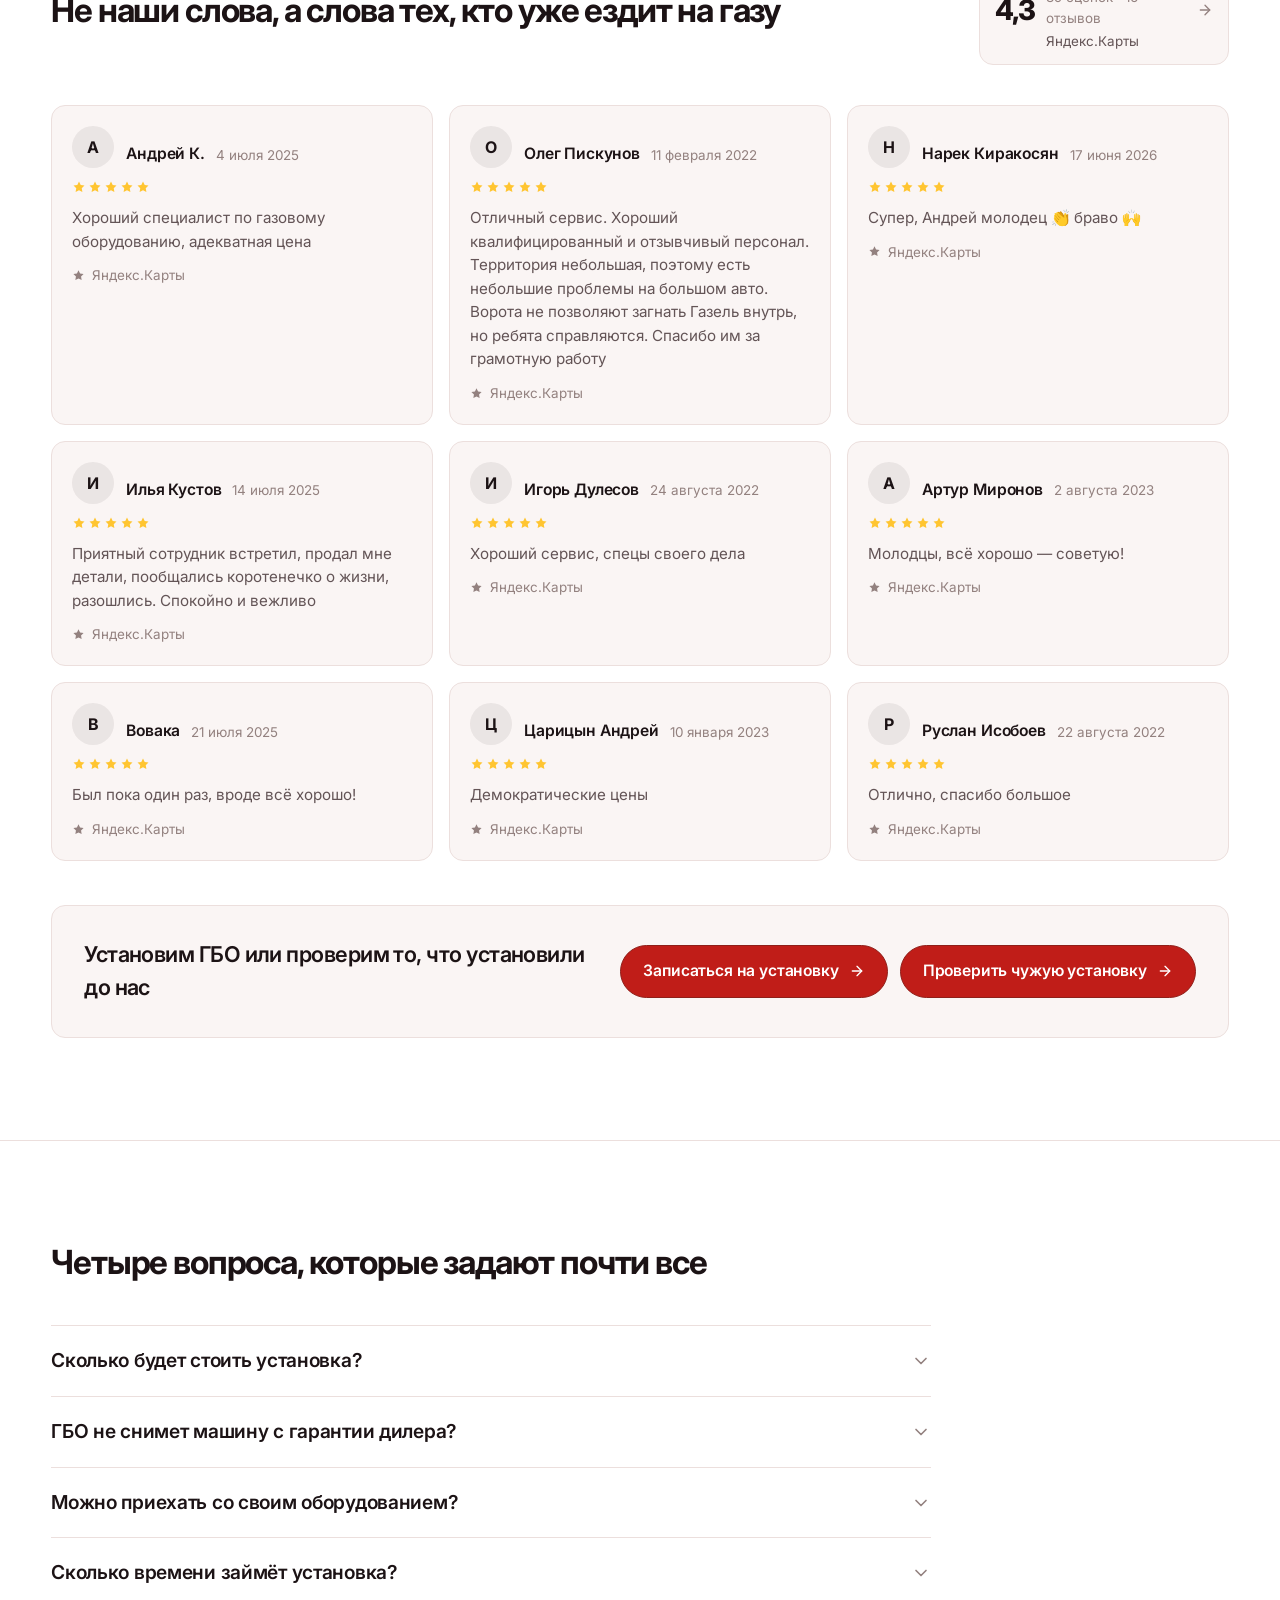
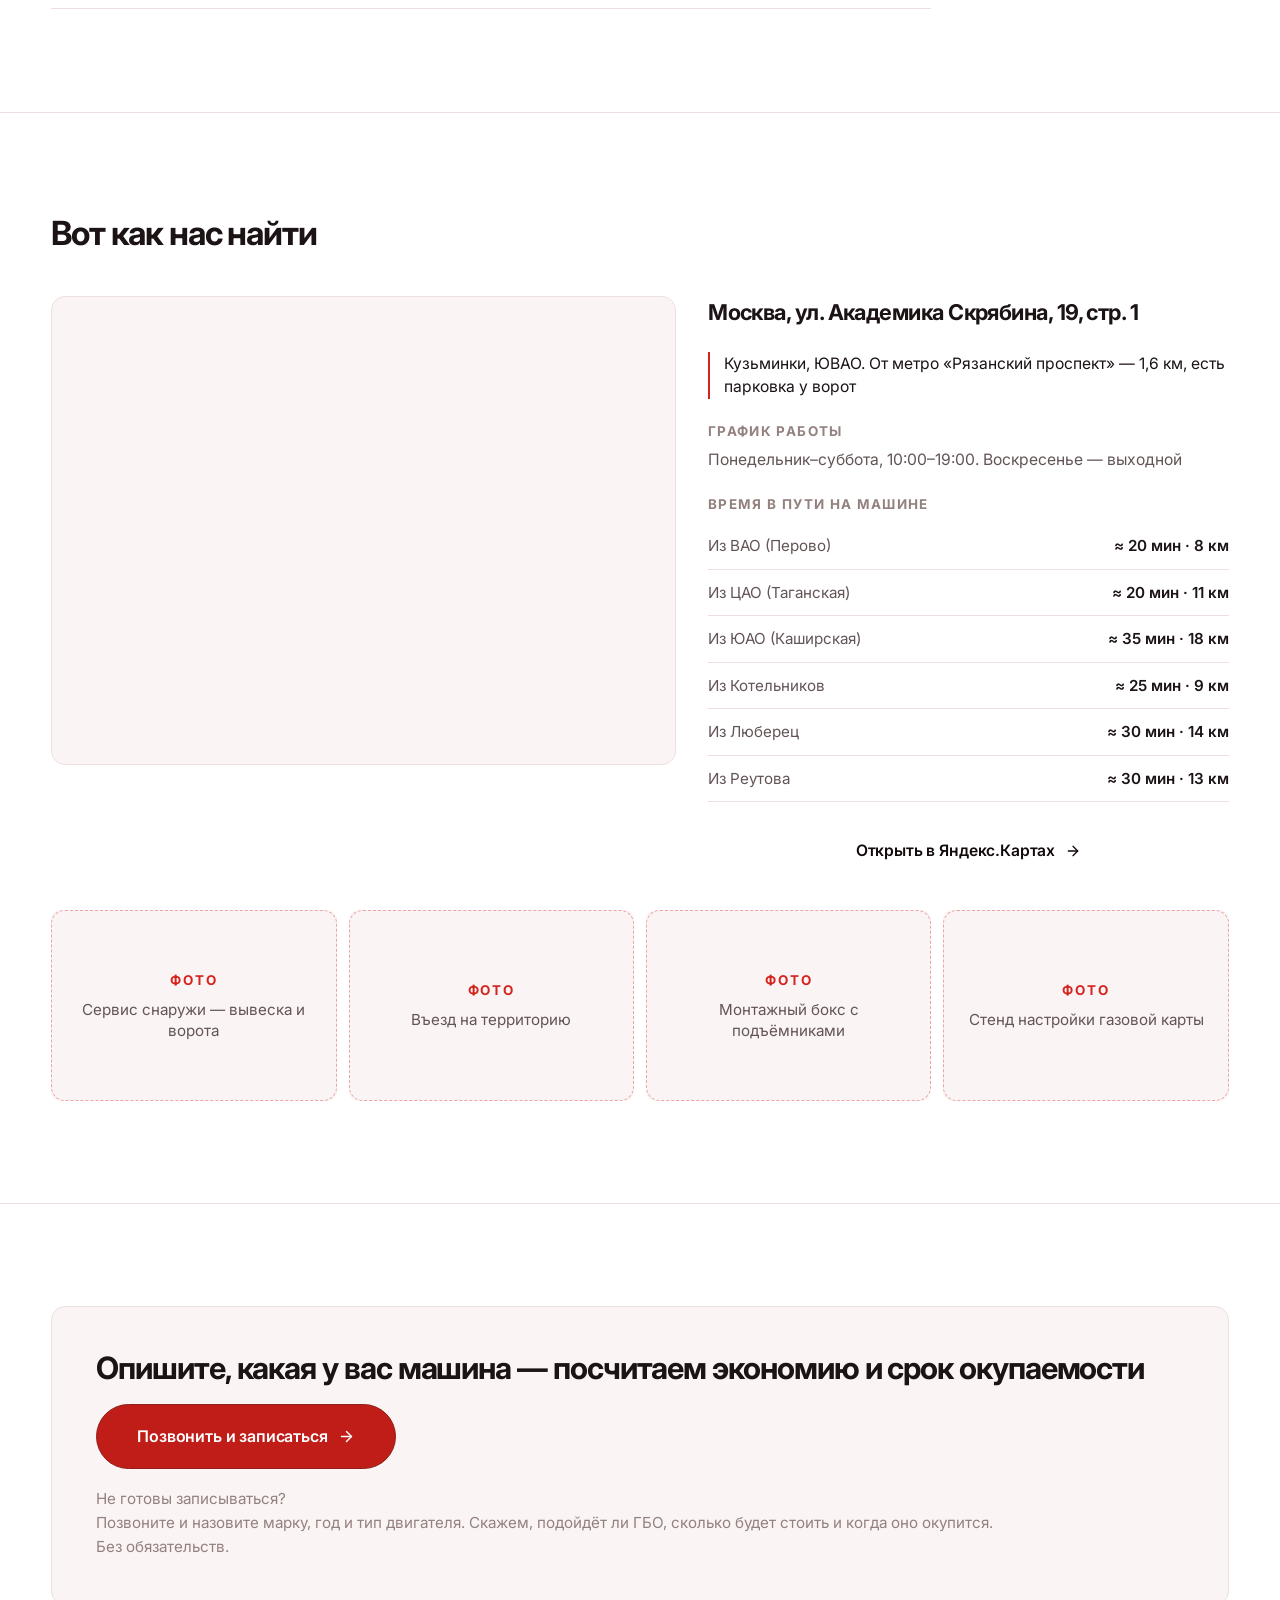
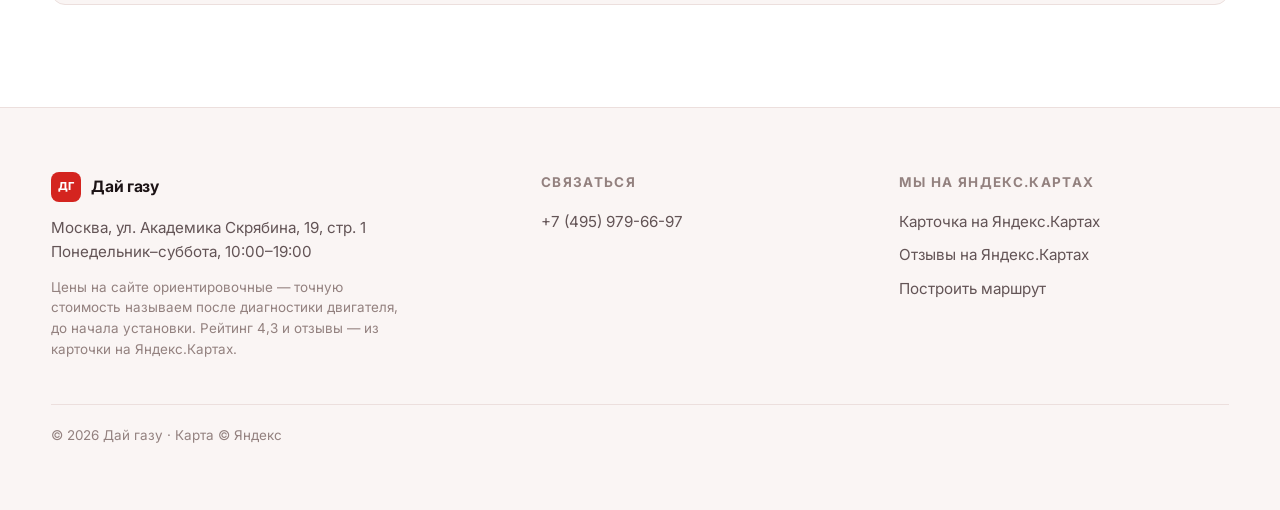
==== commit 9803ccee: "shablon-day-gazu: строка «Комплектация меняется по ходу» — чёрной Рядом уже есть красный заголовок п" ====
--- a/shablon-day-gazu/site/index.html
+++ b/shablon-day-gazu/site/index.html
@@ -12,9 +12,9 @@
   <link rel="preconnect" href="https://fonts.gstatic.com" crossorigin>
   <link rel="stylesheet" href="https://fonts.googleapis.com/css2?family=Inter:wght@400;600;800&display=swap">
 
-  <link rel="stylesheet" href="theme.css?v=1789544974">
-  <link rel="stylesheet" href="base.css?v=1789544974">
-  <link rel="stylesheet" href="blocks.css?v=1789544974">
+  <link rel="stylesheet" href="theme.css?v=1789545640">
+  <link rel="stylesheet" href="base.css?v=1789545640">
+  <link rel="stylesheet" href="blocks.css?v=1789545640">
 </head>
 <body>
   <div id="app"></div>
@@ -27,9 +27,9 @@
     </div>
   </noscript>
 
-  <script src="config.js?v=1789544974"></script>
-  <script src="content.js?v=1789544974"></script>
-  <script src="icons.js?v=1789544974"></script>
-  <script src="app.js?v=1789544974"></script>
+  <script src="config.js?v=1789545640"></script>
+  <script src="content.js?v=1789545640"></script>
+  <script src="icons.js?v=1789545640"></script>
+  <script src="app.js?v=1789545640"></script>
 </body>
 </html>
--- a/shablon-day-gazu/site/blocks.css
+++ b/shablon-day-gazu/site/blocks.css
@@ -444,12 +444,15 @@
 }
 
 .panel__foot { display: grid; gap: 18px; justify-items: start; }
+/* Строка-акцент под текстом подблока — чёрной, а не красной:
+   рядом уже есть красный заголовок и красная кнопка, и три красных
+   пятна подряд спорят друг с другом. --text здесь и есть чёрный. */
 .panel__accent {
   margin-top: 0;
   font-size: clamp(1.15rem, 1.8vw, 1.5rem);
   font-weight: 700;
   letter-spacing: -0.028em;
-  color: var(--accent);
+  color: var(--text);
 }
 
 /* отзыв карточкой */
